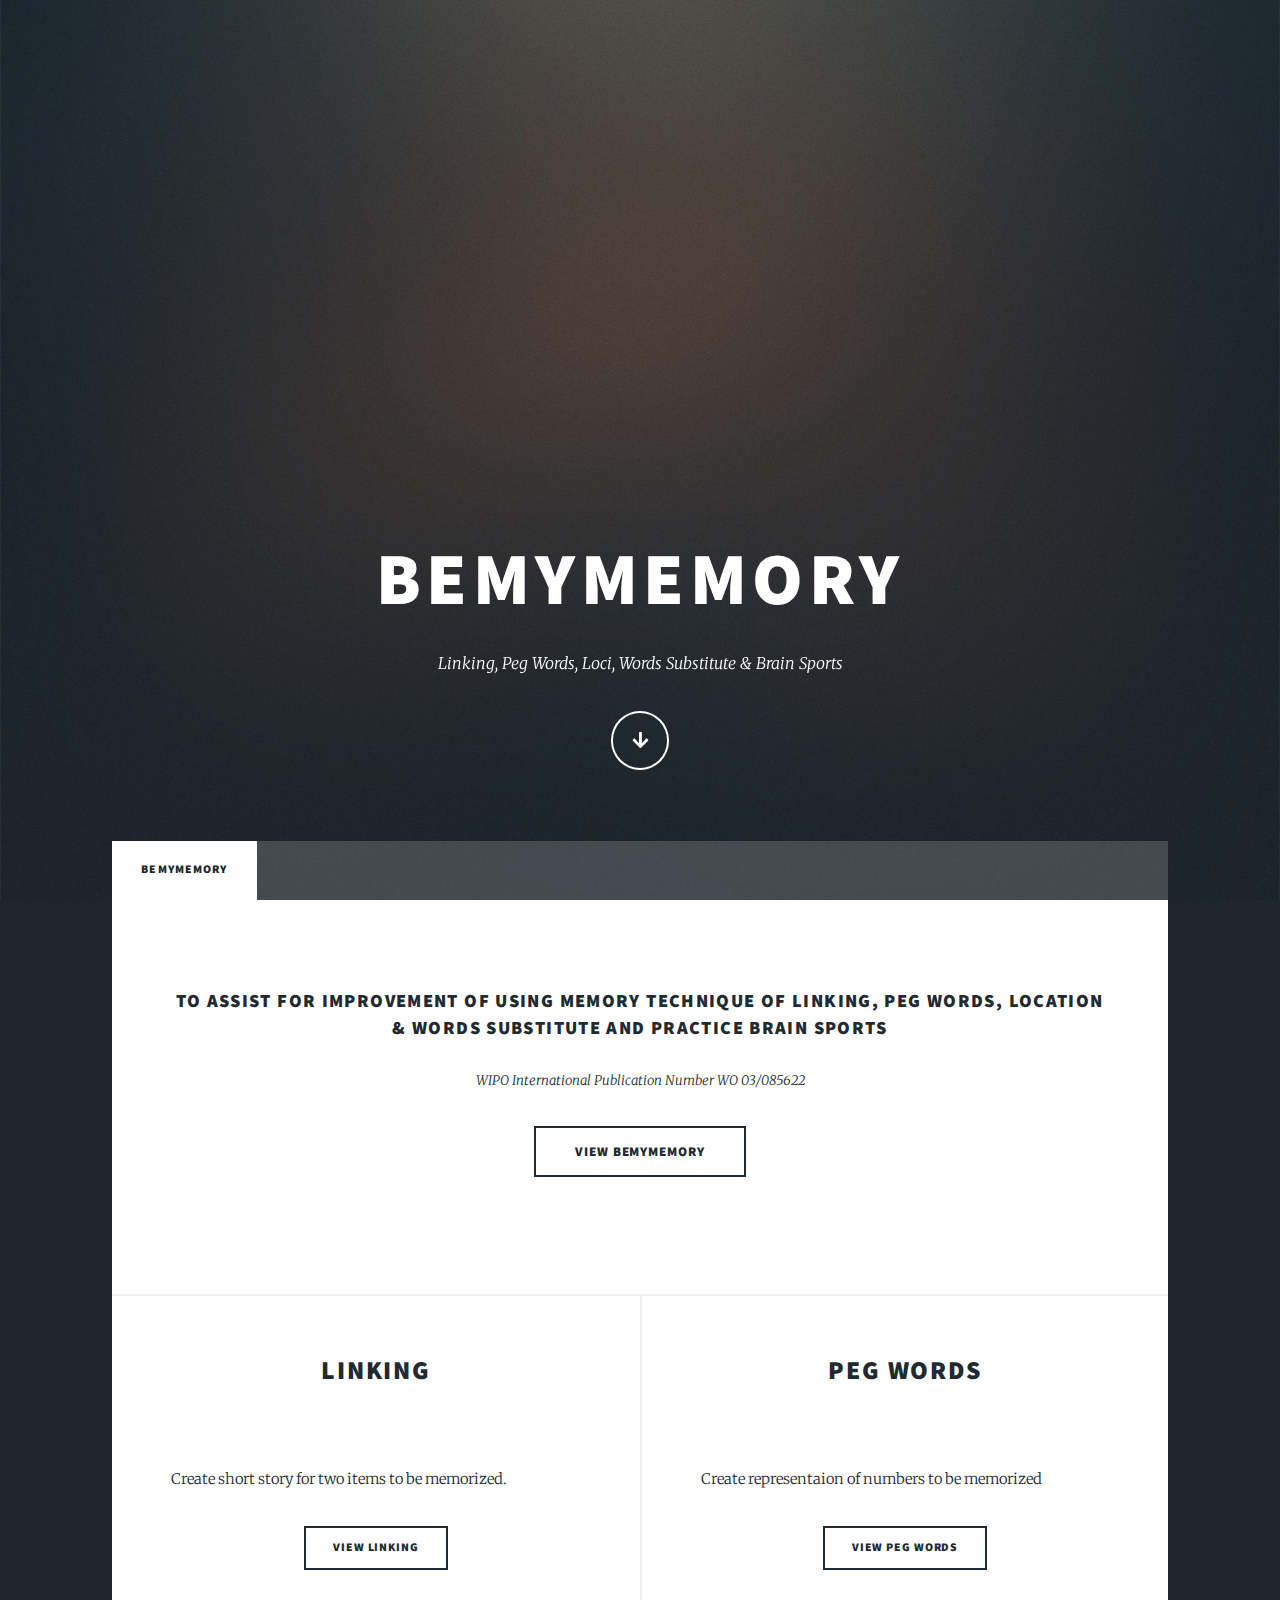
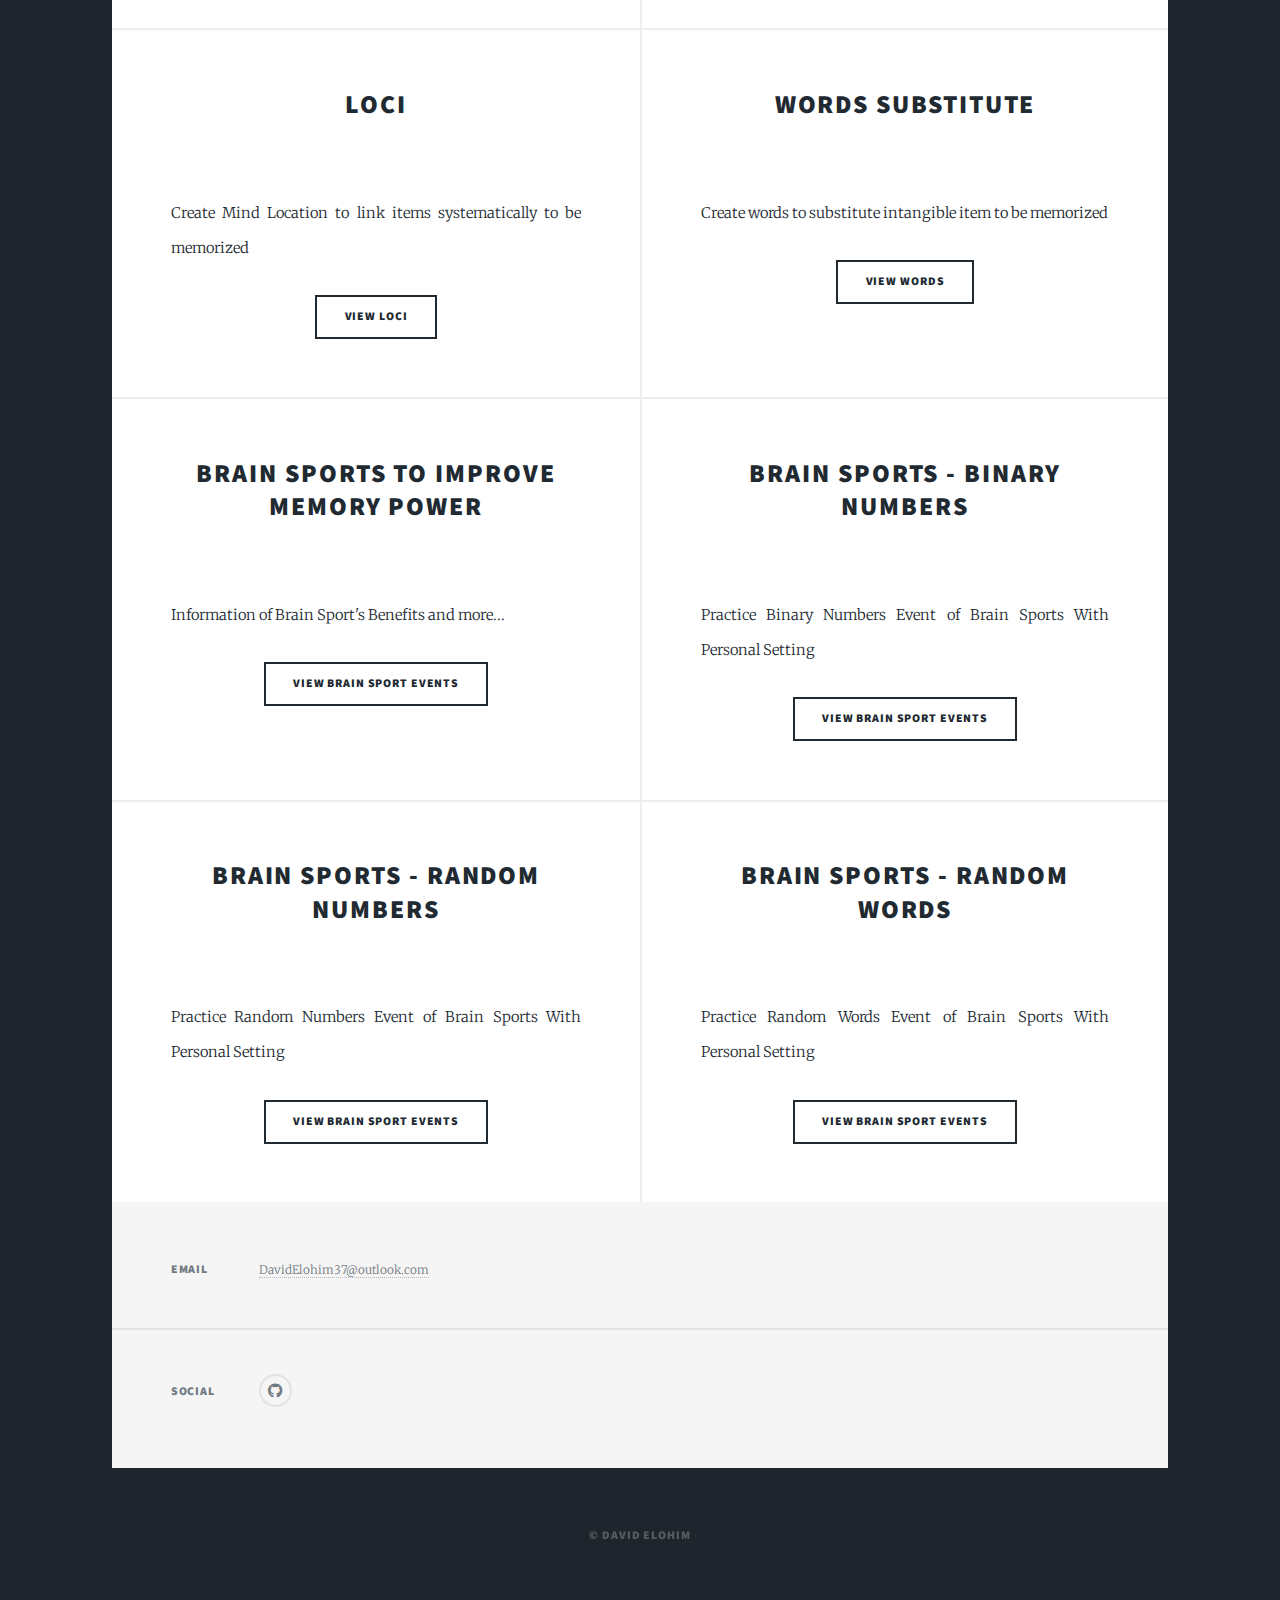
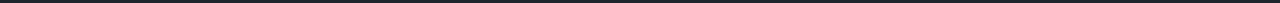
==== index.html @ 8eb029f1 "Update index.html" ====
<!DOCTYPE HTML>
<!--
	Massively by HTML5 UP
	html5up.net | @ajlkn
	Free for personal and commercial use under the CCA 3.0 license (html5up.net/license)
-->
<html>
	<head>
		<title>BeMyMemory</title>
		<meta charset="utf-8" />
		<meta name="viewport" content="width=device-width, initial-scale=1, user-scalable=no" />
		<link rel="stylesheet" href="assets/css/main.css" />
		<noscript><link rel="stylesheet" href="assets/css/noscript.css" /></noscript>
	</head>
	<body class="is-preload">

		<!-- Wrapper -->
			<div id="wrapper" class="fade-in">

				<!-- Intro -->
					<div id="intro">
						<h1>BeMyMemory</h1>
						<p style="font-size:16px;">Linking, Peg Words, Loci, Words Substitute & Brain Sports</p>
						<ul class="actions">
							<li><a href="#header" class="button icon solid solo fa-arrow-down scrolly">Continue</a></li>
						</ul>
					</div>

				<!-- Header -->
					<header id="header">
						<a href="index.html" class="logo">BeMyMemory</a>
					</header>

				<!-- Nav -->
					<nav id="nav">
						<ul class="links">
							<li class="active"><a href="index.html">BeMyMemory</a></li>
						</ul>
						<ul class="icons">
						<!--	<li><a href="" class="icon brands alt fa-linkedin"><span class="label">LinkedIn</span></a></li>    --> 
						</ul>
					</nav>

				<!-- Main -->
					<div id="main">

						<!-- Featured Post -->
							<article class="post featured">
								<header class="major">
									<h3><a href="">To assist for improvement of using Memory Technique of Linking, Peg Words, Location & Words Substitute and practice Brain Sports</a></h3>
									    <p>WIPO International Publication Number WO 03/085622<p>
								<ul class="actions special">
									<li><a href="" class="button large">View BeMyMemory</a></li>
								</ul>
							</article>

						<!-- Posts -->
							<section class="posts">
								<article>
									<header>
										<h2><a href="">Linking</a></h2>
									</header>
									<a href="" class="image fit"><img src="" alt="" /></a>
									<p>Create short story for two items to be memorized.</p>
									<ul class="actions special">
										<li><a href="" class="button">View Linking</a></li>
									</ul>
								</article>
								<article>
									<header>
										<h2><a href="">Peg Words</a></h2>
									</header>
									<a href="" class="image fit"><img src="g" alt="" /></a>
									<p>Create representaion of numbers to be memorized</p>
									<ul class="actions special">
										<li><a href="" class="button">View Peg Words</a></li>
									</ul>
								</article>
								<article>
									<header>
										<h2><a href="">Loci</a></h2>
									</header>
									<a href="" class="image fit"><img src="" alt="" /></a>
									<p>Create Mind Location to link items systematically to be memorized</p>
									<ul class="actions special">
										<li><a href="" class="button">View Loci</a></li>
									</ul>
								</article>
								<article>
									<header>
										<h2><a href="">Words Substitute</a></h2>
									</header>
									<a href="" class="image fit"><img src="" alt="" /></a>
									<p>Create words to substitute intangible item to be memorized</p>
									<ul class="actions special">
										<li><a href="" class="button">View Words</a></li>
									</ul>
								</article>
								<article>
									<header>
										<h2><a href=""></a>Brain Sports To Improve Memory Power</h2>
									</header>
									<a href="" class="image fit"><img src="" alt="" /></a>
									<p>Information of Brain Sport's Benefits and more...</p>
									<ul class="actions special">
										<li><a href="" class="button">View Brain Sport Events</a></li>
									</ul>
								</article>
								<article>
									<header>
										<h2><a href=""></a>Brain Sports - Binary Numbers</h2>
									</header>
									<a href="" class="image fit"><img src="" alt="" /></a>
									<p>Practice Binary Numbers Event of Brain Sports With Personal Setting</p>
									<ul class="actions special">
										<li><a href="" class="button">View Brain Sport Events</a></li>
									</ul>
								</article>
								<article>
									<header>
										<h2><a href=""></a>Brain Sports - Random Numbers</h2>
									</header>
									<a href="" class="image fit"><img src="" alt="" /></a>
									<p>Practice Random Numbers Event of Brain Sports With Personal Setting</p>
									<ul class="actions special">
										<li><a href="" class="button">View Brain Sport Events</a></li>
									</ul>
								</article>
								<article>
									<header>
										<h2><a href=""></a>Brain Sports - Random Words</h2>
									</header>
									<a href="" class="image fit"><img src="" alt="" /></a>
									<p>Practice Random Words Event of Brain Sports With Personal Setting</p>
									<ul class="actions special">
										<li><a href="" class="button">View Brain Sport Events</a></li>
									</ul>
								</article>
								
							</section>


					</div>

				<!-- Footer -->
					<footer id="footer">
						<section class="split contact">
							<section class="alt">
								<h3>Email</h3>
								<p><a href="#">DavidElohim37@outlook.com</a></p>
							</section>

							<section>
								<h3>Social</h3>
								<ul class="icons alt">
								<!-- 	<li><a href="" class="icon brands alt fa-linkedin"><span class="label">LinkedIn</span></a></li>    -->
									<li><a href="https://github.com/DavidElohim333/portfolio-project" class="icon brands alt fa-github"><span class="label">GitHub</span></a></li>
								</ul>
							</section>
						</section>
					</footer>

				<!-- Copyright -->
					<div id="copyright">
						<ul><li>&copy; David Elohim</li></ul>
					</div>

			</div>

		<!-- Scripts -->
			<script src="assets/js/jquery.min.js"></script>
			<script src="assets/js/jquery.scrollex.min.js"></script>
			<script src="assets/js/jquery.scrolly.min.js"></script>
			<script src="assets/js/browser.min.js"></script>
			<script src="assets/js/breakpoints.min.js"></script>
			<script src="assets/js/util.js"></script>
			<script src="assets/js/main.js"></script>

	</body>
</html>
---- assets/css/main.css ----
@import url(fontawesome-all.min.css);
@import url("https://fonts.googleapis.com/css?family=Merriweather:300,700,300italic,700italic|Source+Sans+Pro:900");

/*
	Massively by HTML5 UP
	html5up.net | @ajlkn
	Free for personal and commercial use under the CCA 3.0 license (html5up.net/license)
*/

html, body, div, span, applet, object,
iframe, h1, h2, h3, h4, h5, h6, p, blockquote,
pre, a, abbr, acronym, address, big, cite,
code, del, dfn, em, img, ins, kbd, q, s, samp,
small, strike, strong, sub, sup, tt, var, b,
u, i, center, dl, dt, dd, ol, ul, li, fieldset,
form, label, legend, table, caption, tbody,
tfoot, thead, tr, th, td, article, aside,
canvas, details, embed, figure, figcaption,
footer, header, hgroup, menu, nav, output, ruby,
section, summary, time, mark, audio, video {
	margin: 0;
	padding: 0;
	border: 0;
	font-size: 100%;
	font: inherit;
	vertical-align: baseline;}

article, aside, details, figcaption, figure,
footer, header, hgroup, menu, nav, section {
	display: block;}

body {
	line-height: 1;
}

ol, ul {
	list-style: none;
}

blockquote, q {
	quotes: none;
}

	blockquote:before, blockquote:after, q:before, q:after {
		content: '';
		content: none;
	}

table {
	border-collapse: collapse;
	border-spacing: 0;
}

body {
	-webkit-text-size-adjust: none;
}

mark {
	background-color: transparent;
	color: inherit;
}

input::-moz-focus-inner {
	border: 0;
	padding: 0;
}

input, select, textarea {
	-moz-appearance: none;
	-webkit-appearance: none;
	-ms-appearance: none;
	appearance: none;
}

/* Basic */

	@-ms-viewport {
		width: device-width;
	}

	body {
		-ms-overflow-style: scrollbar;
	}

	@media screen and (max-width: 480px) {

		html, body {
			min-width: 320px;
		}

	}

	html {
		box-sizing: border-box;
	}

	*, *:before, *:after {
		box-sizing: inherit;
	}

	body {
		background-color: #1e252d;
	}

		body.is-preload *, body.is-preload *:before, body.is-preload *:after {
			-moz-animation: none !important;
			-webkit-animation: none !important;
			-ms-animation: none !important;
			animation: none !important;
			-moz-transition: none !important;
			-webkit-transition: none !important;
			-ms-transition: none !important;
			transition: none !important;
		}

/* Type */

	html {
		font-size: 16pt;
	}

		@media screen and (max-width: 1680px) {

			html {
				font-size: 12pt;
			}

		}

		@media screen and (max-width: 1280px) {

			html {
				font-size: 11pt;
			}

		}

		@media screen and (max-width: 360px) {

			html {
				font-size: 10pt;
			}

		}

	body {
		color: #212931;
	}

	body, input, select, textarea {
		font-family: "Merriweather", Georgia, serif;
		font-weight: 300;
		font-size: 1rem;
		line-height: 2.375;
	}

	a {
		-moz-transition: color 0.2s ease-in-out, background-color 0.2s ease-in-out, border-color 0.2s ease-in-out, box-shadow 0.2s ease-in-out;
		-webkit-transition: color 0.2s ease-in-out, background-color 0.2s ease-in-out, border-color 0.2s ease-in-out, box-shadow 0.2s ease-in-out;
		-ms-transition: color 0.2s ease-in-out, background-color 0.2s ease-in-out, border-color 0.2s ease-in-out, box-shadow 0.2s ease-in-out;
		transition: color 0.2s ease-in-out, background-color 0.2s ease-in-out, border-color 0.2s ease-in-out, box-shadow 0.2s ease-in-out;
		border-bottom: dotted 1px;
		text-decoration: none;
	}

		a:hover {
			border-bottom-color: transparent;
		}

	strong, b {
		font-weight: 600;
	}

	em, i {
		font-style: italic;
	}

	p {
		text-align: justify;
		margin: 0 0 2rem 0;
	}

	h1, h2, h3, h4, h5, h6 {
		font-family: "Source Sans Pro", Helvetica, sans-serif;
		font-weight: 900;
		line-height: 1.5;
		letter-spacing: 0.075em;
		text-transform: uppercase;
		margin: 0 0 1rem 0;
	}

		h1 a, h2 a, h3 a, h4 a, h5 a, h6 a {
			border-bottom: 0;
			color: inherit;
			text-decoration: none;
		}

	h1 {
		font-size: 4rem;
		line-height: 1.1;
		margin: 0 0 2rem 0;
	}

	h2 {
		font-size: 1.75rem;
		line-height: 1.3;
		margin: 0 0 1.5rem 0;
	}

	h3 {
		font-size: 1.25rem;
		margin: 0 0 1.5rem 0;
	}

	h4 {
		font-size: 1rem;
	}

	h5 {
		font-size: 0.9rem;
	}

	h6 {
		font-size: 0.8rem;
	}

	sub {
		font-size: 0.8rem;
		position: relative;
		top: 0.5rem;
	}

	sup {
		font-size: 0.8rem;
		position: relative;
		top: -0.5rem;
	}

	blockquote {
		border-left: solid 4px;
		font-style: italic;
		margin: 0 0 2rem 0;
		padding: 0.5rem 0 0.5rem 2rem;
	}

	code {
		border: solid 2px;
		font-family: "Courier New", monospace;
		font-size: 0.9rem;
		margin: 0 0.25rem;
		padding: 0.25rem 0.65rem;
	}

	pre {
		-webkit-overflow-scrolling: touch;
		font-family: "Courier New", monospace;
		font-size: 0.9rem;
		margin: 0 0 2rem 0;
	}

		pre code {
			display: block;
			line-height: 1.75;
			padding: 1rem 1.5rem;
			overflow-x: auto;
		}

	hr {
		border: 0;
		border-bottom: solid 2px;
		margin: 3rem 0;
	}

		hr.major {
			margin: 5rem 0;
		}

	.align-left {
		text-align: left;
	}

	.align-center {
		text-align: center;
	}

	.align-right {
		text-align: right;
	}

	input, select, textarea {
		color: #212931;
	}

	a {
		color: #212931;
		border-bottom-color: rgba(33, 41, 49, 0.5);
	}

		a:hover {
			border-bottom-color: transparent;
			color: #18bfef !important;
		}

	strong, b {
		color: #212931;
	}

	h1, h2, h3, h4, h5, h6 {
		color: #212931;
	}

	blockquote {
		border-left-color: #eeeeee;
	}

	code {
		background: rgba(220, 220, 220, 0.25);
		border-color: #eeeeee;
	}

	hr {
		border-bottom-color: #eeeeee;
	}

/* Row */

	.row {
		display: flex;
		flex-wrap: wrap;
		box-sizing: border-box;
		align-items: stretch;
	}

		.row > * {
			box-sizing: border-box;
		}

		.row.gtr-uniform > * > :last-child {
			margin-bottom: 0;
		}

		.row.aln-left {
			justify-content: flex-start;
		}

		.row.aln-center {
			justify-content: center;
		}

		.row.aln-right {
			justify-content: flex-end;
		}

		.row.aln-top {
			align-items: flex-start;
		}

		.row.aln-middle {
			align-items: center;
		}

		.row.aln-bottom {
			align-items: flex-end;
		}

		.row > .imp {
			order: -1;
		}

		.row > .col-1 {
			width: 8.33333%;
		}

		.row > .off-1 {
			margin-left: 8.33333%;
		}

		.row > .col-2 {
			width: 16.66667%;
		}

		.row > .off-2 {
			margin-left: 16.66667%;
		}

		.row > .col-3 {
			width: 25%;
		}

		.row > .off-3 {
			margin-left: 25%;
		}

		.row > .col-4 {
			width: 33.33333%;
		}

		.row > .off-4 {
			margin-left: 33.33333%;
		}

		.row > .col-5 {
			width: 41.66667%;
		}

		.row > .off-5 {
			margin-left: 41.66667%;
		}

		.row > .col-6 {
			width: 50%;
		}

		.row > .off-6 {
			margin-left: 50%;
		}

		.row > .col-7 {
			width: 58.33333%;
		}

		.row > .off-7 {
			margin-left: 58.33333%;
		}

		.row > .col-8 {
			width: 66.66667%;
		}

		.row > .off-8 {
			margin-left: 66.66667%;
		}

		.row > .col-9 {
			width: 75%;
		}

		.row > .off-9 {
			margin-left: 75%;
		}

		.row > .col-10 {
			width: 83.33333%;
		}

		.row > .off-10 {
			margin-left: 83.33333%;
		}

		.row > .col-11 {
			width: 91.66667%;
		}

		.row > .off-11 {
			margin-left: 91.66667%;
		}

		.row > .col-12 {
			width: 100%;
		}

		.row > .off-12 {
			margin-left: 100%;
		}

		.row.gtr-0 {
			margin-top: 0;
			margin-left: 0rem;
		}

			.row.gtr-0 > * {
				padding: 0 0 0 0rem;
			}

			.row.gtr-0.gtr-uniform {
				margin-top: 0rem;
			}

				.row.gtr-0.gtr-uniform > * {
					padding-top: 0rem;
				}

		.row.gtr-25 {
			margin-top: 0;
			margin-left: -0.375rem;
		}

			.row.gtr-25 > * {
				padding: 0 0 0 0.375rem;
			}

			.row.gtr-25.gtr-uniform {
				margin-top: -0.375rem;
			}

				.row.gtr-25.gtr-uniform > * {
					padding-top: 0.375rem;
				}

		.row.gtr-50 {
			margin-top: 0;
			margin-left: -0.75rem;
		}

			.row.gtr-50 > * {
				padding: 0 0 0 0.75rem;
			}

			.row.gtr-50.gtr-uniform {
				margin-top: -0.75rem;
			}

				.row.gtr-50.gtr-uniform > * {
					padding-top: 0.75rem;
				}

		.row {
			margin-top: 0;
			margin-left: -1.5rem;
		}

			.row > * {
				padding: 0 0 0 1.5rem;
			}

			.row.gtr-uniform {
				margin-top: -1.5rem;
			}

				.row.gtr-uniform > * {
					padding-top: 1.5rem;
				}

		.row.gtr-150 {
			margin-top: 0;
			margin-left: -2.25rem;
		}

			.row.gtr-150 > * {
				padding: 0 0 0 2.25rem;
			}

			.row.gtr-150.gtr-uniform {
				margin-top: -2.25rem;
			}

				.row.gtr-150.gtr-uniform > * {
					padding-top: 2.25rem;
				}

		.row.gtr-200 {
			margin-top: 0;
			margin-left: -3rem;
		}

			.row.gtr-200 > * {
				padding: 0 0 0 3rem;
			}

			.row.gtr-200.gtr-uniform {
				margin-top: -3rem;
			}

				.row.gtr-200.gtr-uniform > * {
					padding-top: 3rem;
				}

		@media screen and (max-width: 1680px) {

			.row {
				display: flex;
				flex-wrap: wrap;
				box-sizing: border-box;
				align-items: stretch;
			}

				.row > * {
					box-sizing: border-box;
				}

				.row.gtr-uniform > * > :last-child {
					margin-bottom: 0;
				}

				.row.aln-left {
					justify-content: flex-start;
				}

				.row.aln-center {
					justify-content: center;
				}

				.row.aln-right {
					justify-content: flex-end;
				}

				.row.aln-top {
					align-items: flex-start;
				}

				.row.aln-middle {
					align-items: center;
				}

				.row.aln-bottom {
					align-items: flex-end;
				}

				.row > .imp-xlarge {
					order: -1;
				}

				.row > .col-1-xlarge {
					width: 8.33333%;
				}

				.row > .off-1-xlarge {
					margin-left: 8.33333%;
				}

				.row > .col-2-xlarge {
					width: 16.66667%;
				}

				.row > .off-2-xlarge {
					margin-left: 16.66667%;
				}

				.row > .col-3-xlarge {
					width: 25%;
				}

				.row > .off-3-xlarge {
					margin-left: 25%;
				}

				.row > .col-4-xlarge {
					width: 33.33333%;
				}

				.row > .off-4-xlarge {
					margin-left: 33.33333%;
				}

				.row > .col-5-xlarge {
					width: 41.66667%;
				}

				.row > .off-5-xlarge {
					margin-left: 41.66667%;
				}

				.row > .col-6-xlarge {
					width: 50%;
				}

				.row > .off-6-xlarge {
					margin-left: 50%;
				}

				.row > .col-7-xlarge {
					width: 58.33333%;
				}

				.row > .off-7-xlarge {
					margin-left: 58.33333%;
				}

				.row > .col-8-xlarge {
					width: 66.66667%;
				}

				.row > .off-8-xlarge {
					margin-left: 66.66667%;
				}

				.row > .col-9-xlarge {
					width: 75%;
				}

				.row > .off-9-xlarge {
					margin-left: 75%;
				}

				.row > .col-10-xlarge {
					width: 83.33333%;
				}

				.row > .off-10-xlarge {
					margin-left: 83.33333%;
				}

				.row > .col-11-xlarge {
					width: 91.66667%;
				}

				.row > .off-11-xlarge {
					margin-left: 91.66667%;
				}

				.row > .col-12-xlarge {
					width: 100%;
				}

				.row > .off-12-xlarge {
					margin-left: 100%;
				}

				.row.gtr-0 {
					margin-top: 0;
					margin-left: 0rem;
				}

					.row.gtr-0 > * {
						padding: 0 0 0 0rem;
					}

					.row.gtr-0.gtr-uniform {
						margin-top: 0rem;
					}

						.row.gtr-0.gtr-uniform > * {
							padding-top: 0rem;
						}

				.row.gtr-25 {
					margin-top: 0;
					margin-left: -0.375rem;
				}

					.row.gtr-25 > * {
						padding: 0 0 0 0.375rem;
					}

					.row.gtr-25.gtr-uniform {
						margin-top: -0.375rem;
					}

						.row.gtr-25.gtr-uniform > * {
							padding-top: 0.375rem;
						}

				.row.gtr-50 {
					margin-top: 0;
					margin-left: -0.75rem;
				}

					.row.gtr-50 > * {
						padding: 0 0 0 0.75rem;
					}

					.row.gtr-50.gtr-uniform {
						margin-top: -0.75rem;
					}

						.row.gtr-50.gtr-uniform > * {
							padding-top: 0.75rem;
						}

				.row {
					margin-top: 0;
					margin-left: -1.5rem;
				}

					.row > * {
						padding: 0 0 0 1.5rem;
					}

					.row.gtr-uniform {
						margin-top: -1.5rem;
					}

						.row.gtr-uniform > * {
							padding-top: 1.5rem;
						}

				.row.gtr-150 {
					margin-top: 0;
					margin-left: -2.25rem;
				}

					.row.gtr-150 > * {
						padding: 0 0 0 2.25rem;
					}

					.row.gtr-150.gtr-uniform {
						margin-top: -2.25rem;
					}

						.row.gtr-150.gtr-uniform > * {
							padding-top: 2.25rem;
						}

				.row.gtr-200 {
					margin-top: 0;
					margin-left: -3rem;
				}

					.row.gtr-200 > * {
						padding: 0 0 0 3rem;
					}

					.row.gtr-200.gtr-uniform {
						margin-top: -3rem;
					}

						.row.gtr-200.gtr-uniform > * {
							padding-top: 3rem;
						}

		}

		@media screen and (max-width: 1280px) {

			.row {
				display: flex;
				flex-wrap: wrap;
				box-sizing: border-box;
				align-items: stretch;
			}

				.row > * {
					box-sizing: border-box;
				}

				.row.gtr-uniform > * > :last-child {
					margin-bottom: 0;
				}

				.row.aln-left {
					justify-content: flex-start;
				}

				.row.aln-center {
					justify-content: center;
				}

				.row.aln-right {
					justify-content: flex-end;
				}

				.row.aln-top {
					align-items: flex-start;
				}

				.row.aln-middle {
					align-items: center;
				}

				.row.aln-bottom {
					align-items: flex-end;
				}

				.row > .imp-large {
					order: -1;
				}

				.row > .col-1-large {
					width: 8.33333%;
				}

				.row > .off-1-large {
					margin-left: 8.33333%;
				}

				.row > .col-2-large {
					width: 16.66667%;
				}

				.row > .off-2-large {
					margin-left: 16.66667%;
				}

				.row > .col-3-large {
					width: 25%;
				}

				.row > .off-3-large {
					margin-left: 25%;
				}

				.row > .col-4-large {
					width: 33.33333%;
				}

				.row > .off-4-large {
					margin-left: 33.33333%;
				}

				.row > .col-5-large {
					width: 41.66667%;
				}

				.row > .off-5-large {
					margin-left: 41.66667%;
				}

				.row > .col-6-large {
					width: 50%;
				}

				.row > .off-6-large {
					margin-left: 50%;
				}

				.row > .col-7-large {
					width: 58.33333%;
				}

				.row > .off-7-large {
					margin-left: 58.33333%;
				}

				.row > .col-8-large {
					width: 66.66667%;
				}

				.row > .off-8-large {
					margin-left: 66.66667%;
				}

				.row > .col-9-large {
					width: 75%;
				}

				.row > .off-9-large {
					margin-left: 75%;
				}

				.row > .col-10-large {
					width: 83.33333%;
				}

				.row > .off-10-large {
					margin-left: 83.33333%;
				}

				.row > .col-11-large {
					width: 91.66667%;
				}

				.row > .off-11-large {
					margin-left: 91.66667%;
				}

				.row > .col-12-large {
					width: 100%;
				}

				.row > .off-12-large {
					margin-left: 100%;
				}

				.row.gtr-0 {
					margin-top: 0;
					margin-left: 0rem;
				}

					.row.gtr-0 > * {
						padding: 0 0 0 0rem;
					}

					.row.gtr-0.gtr-uniform {
						margin-top: 0rem;
					}

						.row.gtr-0.gtr-uniform > * {
							padding-top: 0rem;
						}

				.row.gtr-25 {
					margin-top: 0;
					margin-left: -0.375rem;
				}

					.row.gtr-25 > * {
						padding: 0 0 0 0.375rem;
					}

					.row.gtr-25.gtr-uniform {
						margin-top: -0.375rem;
					}

						.row.gtr-25.gtr-uniform > * {
							padding-top: 0.375rem;
						}

				.row.gtr-50 {
					margin-top: 0;
					margin-left: -0.75rem;
				}

					.row.gtr-50 > * {
						padding: 0 0 0 0.75rem;
					}

					.row.gtr-50.gtr-uniform {
						margin-top: -0.75rem;
					}

						.row.gtr-50.gtr-uniform > * {
							padding-top: 0.75rem;
						}

				.row {
					margin-top: 0;
					margin-left: -1.5rem;
				}

					.row > * {
						padding: 0 0 0 1.5rem;
					}

					.row.gtr-uniform {
						margin-top: -1.5rem;
					}

						.row.gtr-uniform > * {
							padding-top: 1.5rem;
						}

				.row.gtr-150 {
					margin-top: 0;
					margin-left: -2.25rem;
				}

					.row.gtr-150 > * {
						padding: 0 0 0 2.25rem;
					}

					.row.gtr-150.gtr-uniform {
						margin-top: -2.25rem;
					}

						.row.gtr-150.gtr-uniform > * {
							padding-top: 2.25rem;
						}

				.row.gtr-200 {
					margin-top: 0;
					margin-left: -3rem;
				}

					.row.gtr-200 > * {
						padding: 0 0 0 3rem;
					}

					.row.gtr-200.gtr-uniform {
						margin-top: -3rem;
					}

						.row.gtr-200.gtr-uniform > * {
							padding-top: 3rem;
						}

		}

		@media screen and (max-width: 980px) {

			.row {
				display: flex;
				flex-wrap: wrap;
				box-sizing: border-box;
				align-items: stretch;
			}

				.row > * {
					box-sizing: border-box;
				}

				.row.gtr-uniform > * > :last-child {
					margin-bottom: 0;
				}

				.row.aln-left {
					justify-content: flex-start;
				}

				.row.aln-center {
					justify-content: center;
				}

				.row.aln-right {
					justify-content: flex-end;
				}

				.row.aln-top {
					align-items: flex-start;
				}

				.row.aln-middle {
					align-items: center;
				}

				.row.aln-bottom {
					align-items: flex-end;
				}

				.row > .imp-medium {
					order: -1;
				}

				.row > .col-1-medium {
					width: 8.33333%;
				}

				.row > .off-1-medium {
					margin-left: 8.33333%;
				}

				.row > .col-2-medium {
					width: 16.66667%;
				}

				.row > .off-2-medium {
					margin-left: 16.66667%;
				}

				.row > .col-3-medium {
					width: 25%;
				}

				.row > .off-3-medium {
					margin-left: 25%;
				}

				.row > .col-4-medium {
					width: 33.33333%;
				}

				.row > .off-4-medium {
					margin-left: 33.33333%;
				}

				.row > .col-5-medium {
					width: 41.66667%;
				}

				.row > .off-5-medium {
					margin-left: 41.66667%;
				}

				.row > .col-6-medium {
					width: 50%;
				}

				.row > .off-6-medium {
					margin-left: 50%;
				}

				.row > .col-7-medium {
					width: 58.33333%;
				}

				.row > .off-7-medium {
					margin-left: 58.33333%;
				}

				.row > .col-8-medium {
					width: 66.66667%;
				}

				.row > .off-8-medium {
					margin-left: 66.66667%;
				}

				.row > .col-9-medium {
					width: 75%;
				}

				.row > .off-9-medium {
					margin-left: 75%;
				}

				.row > .col-10-medium {
					width: 83.33333%;
				}

				.row > .off-10-medium {
					margin-left: 83.33333%;
				}

				.row > .col-11-medium {
					width: 91.66667%;
				}

				.row > .off-11-medium {
					margin-left: 91.66667%;
				}

				.row > .col-12-medium {
					width: 100%;
				}

				.row > .off-12-medium {
					margin-left: 100%;
				}

				.row.gtr-0 {
					margin-top: 0;
					margin-left: 0rem;
				}

					.row.gtr-0 > * {
						padding: 0 0 0 0rem;
					}

					.row.gtr-0.gtr-uniform {
						margin-top: 0rem;
					}

						.row.gtr-0.gtr-uniform > * {
							padding-top: 0rem;
						}

				.row.gtr-25 {
					margin-top: 0;
					margin-left: -0.375rem;
				}

					.row.gtr-25 > * {
						padding: 0 0 0 0.375rem;
					}

					.row.gtr-25.gtr-uniform {
						margin-top: -0.375rem;
					}

						.row.gtr-25.gtr-uniform > * {
							padding-top: 0.375rem;
						}

				.row.gtr-50 {
					margin-top: 0;
					margin-left: -0.75rem;
				}

					.row.gtr-50 > * {
						padding: 0 0 0 0.75rem;
					}

					.row.gtr-50.gtr-uniform {
						margin-top: -0.75rem;
					}

						.row.gtr-50.gtr-uniform > * {
							padding-top: 0.75rem;
						}

				.row {
					margin-top: 0;
					margin-left: -1.5rem;
				}

					.row > * {
						padding: 0 0 0 1.5rem;
					}

					.row.gtr-uniform {
						margin-top: -1.5rem;
					}

						.row.gtr-uniform > * {
							padding-top: 1.5rem;
						}

				.row.gtr-150 {
					margin-top: 0;
					margin-left: -2.25rem;
				}

					.row.gtr-150 > * {
						padding: 0 0 0 2.25rem;
					}

					.row.gtr-150.gtr-uniform {
						margin-top: -2.25rem;
					}

						.row.gtr-150.gtr-uniform > * {
							padding-top: 2.25rem;
						}

				.row.gtr-200 {
					margin-top: 0;
					margin-left: -3rem;
				}

					.row.gtr-200 > * {
						padding: 0 0 0 3rem;
					}

					.row.gtr-200.gtr-uniform {
						margin-top: -3rem;
					}

						.row.gtr-200.gtr-uniform > * {
							padding-top: 3rem;
						}

		}

		@media screen and (max-width: 736px) {

			.row {
				display: flex;
				flex-wrap: wrap;
				box-sizing: border-box;
				align-items: stretch;
			}

				.row > * {
					box-sizing: border-box;
				}

				.row.gtr-uniform > * > :last-child {
					margin-bottom: 0;
				}

				.row.aln-left {
					justify-content: flex-start;
				}

				.row.aln-center {
					justify-content: center;
				}

				.row.aln-right {
					justify-content: flex-end;
				}

				.row.aln-top {
					align-items: flex-start;
				}

				.row.aln-middle {
					align-items: center;
				}

				.row.aln-bottom {
					align-items: flex-end;
				}

				.row > .imp-small {
					order: -1;
				}

				.row > .col-1-small {
					width: 8.33333%;
				}

				.row > .off-1-small {
					margin-left: 8.33333%;
				}

				.row > .col-2-small {
					width: 16.66667%;
				}

				.row > .off-2-small {
					margin-left: 16.66667%;
				}

				.row > .col-3-small {
					width: 25%;
				}

				.row > .off-3-small {
					margin-left: 25%;
				}

				.row > .col-4-small {
					width: 33.33333%;
				}

				.row > .off-4-small {
					margin-left: 33.33333%;
				}

				.row > .col-5-small {
					width: 41.66667%;
				}

				.row > .off-5-small {
					margin-left: 41.66667%;
				}

				.row > .col-6-small {
					width: 50%;
				}

				.row > .off-6-small {
					margin-left: 50%;
				}

				.row > .col-7-small {
					width: 58.33333%;
				}

				.row > .off-7-small {
					margin-left: 58.33333%;
				}

				.row > .col-8-small {
					width: 66.66667%;
				}

				.row > .off-8-small {
					margin-left: 66.66667%;
				}

				.row > .col-9-small {
					width: 75%;
				}

				.row > .off-9-small {
					margin-left: 75%;
				}

				.row > .col-10-small {
					width: 83.33333%;
				}

				.row > .off-10-small {
					margin-left: 83.33333%;
				}

				.row > .col-11-small {
					width: 91.66667%;
				}

				.row > .off-11-small {
					margin-left: 91.66667%;
				}

				.row > .col-12-small {
					width: 100%;
				}

				.row > .off-12-small {
					margin-left: 100%;
				}

				.row.gtr-0 {
					margin-top: 0;
					margin-left: 0rem;
				}

					.row.gtr-0 > * {
						padding: 0 0 0 0rem;
					}

					.row.gtr-0.gtr-uniform {
						margin-top: 0rem;
					}

						.row.gtr-0.gtr-uniform > * {
							padding-top: 0rem;
						}

				.row.gtr-25 {
					margin-top: 0;
					margin-left: -0.375rem;
				}

					.row.gtr-25 > * {
						padding: 0 0 0 0.375rem;
					}

					.row.gtr-25.gtr-uniform {
						margin-top: -0.375rem;
					}

						.row.gtr-25.gtr-uniform > * {
							padding-top: 0.375rem;
						}

				.row.gtr-50 {
					margin-top: 0;
					margin-left: -0.75rem;
				}

					.row.gtr-50 > * {
						padding: 0 0 0 0.75rem;
					}

					.row.gtr-50.gtr-uniform {
						margin-top: -0.75rem;
					}

						.row.gtr-50.gtr-uniform > * {
							padding-top: 0.75rem;
						}

				.row {
					margin-top: 0;
					margin-left: -1.5rem;
				}

					.row > * {
						padding: 0 0 0 1.5rem;
					}

					.row.gtr-uniform {
						margin-top: -1.5rem;
					}

						.row.gtr-uniform > * {
							padding-top: 1.5rem;
						}

				.row.gtr-150 {
					margin-top: 0;
					margin-left: -2.25rem;
				}

					.row.gtr-150 > * {
						padding: 0 0 0 2.25rem;
					}

					.row.gtr-150.gtr-uniform {
						margin-top: -2.25rem;
					}

						.row.gtr-150.gtr-uniform > * {
							padding-top: 2.25rem;
						}

				.row.gtr-200 {
					margin-top: 0;
					margin-left: -3rem;
				}

					.row.gtr-200 > * {
						padding: 0 0 0 3rem;
					}

					.row.gtr-200.gtr-uniform {
						margin-top: -3rem;
					}

						.row.gtr-200.gtr-uniform > * {
							padding-top: 3rem;
						}

		}

		@media screen and (max-width: 480px) {

			.row {
				display: flex;
				flex-wrap: wrap;
				box-sizing: border-box;
				align-items: stretch;
			}

				.row > * {
					box-sizing: border-box;
				}

				.row.gtr-uniform > * > :last-child {
					margin-bottom: 0;
				}

				.row.aln-left {
					justify-content: flex-start;
				}

				.row.aln-center {
					justify-content: center;
				}

				.row.aln-right {
					justify-content: flex-end;
				}

				.row.aln-top {
					align-items: flex-start;
				}

				.row.aln-middle {
					align-items: center;
				}

				.row.aln-bottom {
					align-items: flex-end;
				}

				.row > .imp-xsmall {
					order: -1;
				}

				.row > .col-1-xsmall {
					width: 8.33333%;
				}

				.row > .off-1-xsmall {
					margin-left: 8.33333%;
				}

				.row > .col-2-xsmall {
					width: 16.66667%;
				}

				.row > .off-2-xsmall {
					margin-left: 16.66667%;
				}

				.row > .col-3-xsmall {
					width: 25%;
				}

				.row > .off-3-xsmall {
					margin-left: 25%;
				}

				.row > .col-4-xsmall {
					width: 33.33333%;
				}

				.row > .off-4-xsmall {
					margin-left: 33.33333%;
				}

				.row > .col-5-xsmall {
					width: 41.66667%;
				}

				.row > .off-5-xsmall {
					margin-left: 41.66667%;
				}

				.row > .col-6-xsmall {
					width: 50%;
				}

				.row > .off-6-xsmall {
					margin-left: 50%;
				}

				.row > .col-7-xsmall {
					width: 58.33333%;
				}

				.row > .off-7-xsmall {
					margin-left: 58.33333%;
				}

				.row > .col-8-xsmall {
					width: 66.66667%;
				}

				.row > .off-8-xsmall {
					margin-left: 66.66667%;
				}

				.row > .col-9-xsmall {
					width: 75%;
				}

				.row > .off-9-xsmall {
					margin-left: 75%;
				}

				.row > .col-10-xsmall {
					width: 83.33333%;
				}

				.row > .off-10-xsmall {
					margin-left: 83.33333%;
				}

				.row > .col-11-xsmall {
					width: 91.66667%;
				}

				.row > .off-11-xsmall {
					margin-left: 91.66667%;
				}

				.row > .col-12-xsmall {
					width: 100%;
				}

				.row > .off-12-xsmall {
					margin-left: 100%;
				}

				.row.gtr-0 {
					margin-top: 0;
					margin-left: 0rem;
				}

					.row.gtr-0 > * {
						padding: 0 0 0 0rem;
					}

					.row.gtr-0.gtr-uniform {
						margin-top: 0rem;
					}

						.row.gtr-0.gtr-uniform > * {
							padding-top: 0rem;
						}

				.row.gtr-25 {
					margin-top: 0;
					margin-left: -0.375rem;
				}

					.row.gtr-25 > * {
						padding: 0 0 0 0.375rem;
					}

					.row.gtr-25.gtr-uniform {
						margin-top: -0.375rem;
					}

						.row.gtr-25.gtr-uniform > * {
							padding-top: 0.375rem;
						}

				.row.gtr-50 {
					margin-top: 0;
					margin-left: -0.75rem;
				}

					.row.gtr-50 > * {
						padding: 0 0 0 0.75rem;
					}

					.row.gtr-50.gtr-uniform {
						margin-top: -0.75rem;
					}

						.row.gtr-50.gtr-uniform > * {
							padding-top: 0.75rem;
						}

				.row {
					margin-top: 0;
					margin-left: -1.5rem;
				}

					.row > * {
						padding: 0 0 0 1.5rem;
					}

					.row.gtr-uniform {
						margin-top: -1.5rem;
					}

						.row.gtr-uniform > * {
							padding-top: 1.5rem;
						}

				.row.gtr-150 {
					margin-top: 0;
					margin-left: -2.25rem;
				}

					.row.gtr-150 > * {
						padding: 0 0 0 2.25rem;
					}

					.row.gtr-150.gtr-uniform {
						margin-top: -2.25rem;
					}

						.row.gtr-150.gtr-uniform > * {
							padding-top: 2.25rem;
						}

				.row.gtr-200 {
					margin-top: 0;
					margin-left: -3rem;
				}

					.row.gtr-200 > * {
						padding: 0 0 0 3rem;
					}

					.row.gtr-200.gtr-uniform {
						margin-top: -3rem;
					}

						.row.gtr-200.gtr-uniform > * {
							padding-top: 3rem;
						}

		}

		@media screen and (max-width: 360px) {

			.row {
				display: flex;
				flex-wrap: wrap;
				box-sizing: border-box;
				align-items: stretch;
			}

				.row > * {
					box-sizing: border-box;
				}

				.row.gtr-uniform > * > :last-child {
					margin-bottom: 0;
				}

				.row.aln-left {
					justify-content: flex-start;
				}

				.row.aln-center {
					justify-content: center;
				}

				.row.aln-right {
					justify-content: flex-end;
				}

				.row.aln-top {
					align-items: flex-start;
				}

				.row.aln-middle {
					align-items: center;
				}

				.row.aln-bottom {
					align-items: flex-end;
				}

				.row > .imp-xxsmall {
					order: -1;
				}

				.row > .col-1-xxsmall {
					width: 8.33333%;
				}

				.row > .off-1-xxsmall {
					margin-left: 8.33333%;
				}

				.row > .col-2-xxsmall {
					width: 16.66667%;
				}

				.row > .off-2-xxsmall {
					margin-left: 16.66667%;
				}

				.row > .col-3-xxsmall {
					width: 25%;
				}

				.row > .off-3-xxsmall {
					margin-left: 25%;
				}

				.row > .col-4-xxsmall {
					width: 33.33333%;
				}

				.row > .off-4-xxsmall {
					margin-left: 33.33333%;
				}

				.row > .col-5-xxsmall {
					width: 41.66667%;
				}

				.row > .off-5-xxsmall {
					margin-left: 41.66667%;
				}

				.row > .col-6-xxsmall {
					width: 50%;
				}

				.row > .off-6-xxsmall {
					margin-left: 50%;
				}

				.row > .col-7-xxsmall {
					width: 58.33333%;
				}

				.row > .off-7-xxsmall {
					margin-left: 58.33333%;
				}

				.row > .col-8-xxsmall {
					width: 66.66667%;
				}

				.row > .off-8-xxsmall {
					margin-left: 66.66667%;
				}

				.row > .col-9-xxsmall {
					width: 75%;
				}

				.row > .off-9-xxsmall {
					margin-left: 75%;
				}

				.row > .col-10-xxsmall {
					width: 83.33333%;
				}

				.row > .off-10-xxsmall {
					margin-left: 83.33333%;
				}

				.row > .col-11-xxsmall {
					width: 91.66667%;
				}

				.row > .off-11-xxsmall {
					margin-left: 91.66667%;
				}

				.row > .col-12-xxsmall {
					width: 100%;
				}

				.row > .off-12-xxsmall {
					margin-left: 100%;
				}

				.row.gtr-0 {
					margin-top: 0;
					margin-left: 0rem;
				}

					.row.gtr-0 > * {
						padding: 0 0 0 0rem;
					}

					.row.gtr-0.gtr-uniform {
						margin-top: 0rem;
					}

						.row.gtr-0.gtr-uniform > * {
							padding-top: 0rem;
						}

				.row.gtr-25 {
					margin-top: 0;
					margin-left: -0.375rem;
				}

					.row.gtr-25 > * {
						padding: 0 0 0 0.375rem;
					}

					.row.gtr-25.gtr-uniform {
						margin-top: -0.375rem;
					}

						.row.gtr-25.gtr-uniform > * {
							padding-top: 0.375rem;
						}

				.row.gtr-50 {
					margin-top: 0;
					margin-left: -0.75rem;
				}

					.row.gtr-50 > * {
						padding: 0 0 0 0.75rem;
					}

					.row.gtr-50.gtr-uniform {
						margin-top: -0.75rem;
					}

						.row.gtr-50.gtr-uniform > * {
							padding-top: 0.75rem;
						}

				.row {
					margin-top: 0;
					margin-left: -1.5rem;
				}

					.row > * {
						padding: 0 0 0 1.5rem;
					}

					.row.gtr-uniform {
						margin-top: -1.5rem;
					}

						.row.gtr-uniform > * {
							padding-top: 1.5rem;
						}

				.row.gtr-150 {
					margin-top: 0;
					margin-left: -2.25rem;
				}

					.row.gtr-150 > * {
						padding: 0 0 0 2.25rem;
					}

					.row.gtr-150.gtr-uniform {
						margin-top: -2.25rem;
					}

						.row.gtr-150.gtr-uniform > * {
							padding-top: 2.25rem;
						}

				.row.gtr-200 {
					margin-top: 0;
					margin-left: -3rem;
				}

					.row.gtr-200 > * {
						padding: 0 0 0 3rem;
					}

					.row.gtr-200.gtr-uniform {
						margin-top: -3rem;
					}

						.row.gtr-200.gtr-uniform > * {
							padding-top: 3rem;
						}

		}

/* Box */

	.box {
		border: solid 2px;
		margin-bottom: 2rem;
		padding: 1.5rem;
	}

		.box > :last-child,
		.box > :last-child > :last-child,
		.box > :last-child > :last-child > :last-child {
			margin-bottom: 0;
		}

		.box.alt {
			border: 0;
			border-radius: 0;
			padding: 0;
		}

	.box {
		border-color: #eeeeee;
	}

/* Button */

	input[type="submit"],
	input[type="reset"],
	input[type="button"],
	button,
	.button {
		-moz-appearance: none;
		-webkit-appearance: none;
		-ms-appearance: none;
		appearance: none;
		-moz-transition: background-color 0.2s ease-in-out, box-shadow 0.2s ease-in-out, color 0.2s ease-in-out;
		-webkit-transition: background-color 0.2s ease-in-out, box-shadow 0.2s ease-in-out, color 0.2s ease-in-out;
		-ms-transition: background-color 0.2s ease-in-out, box-shadow 0.2s ease-in-out, color 0.2s ease-in-out;
		transition: background-color 0.2s ease-in-out, box-shadow 0.2s ease-in-out, color 0.2s ease-in-out;
		border: 0;
		border-radius: 0;
		cursor: pointer;
		display: inline-block;
		font-family: "Source Sans Pro", Helvetica, sans-serif;
		font-size: 0.8rem;
		font-weight: 900;
		letter-spacing: 0.075em;
		height: 3rem;
		line-height: 3rem;
		padding: 0 2rem;
		text-align: center;
		text-decoration: none;
		text-transform: uppercase;
		white-space: nowrap;
	}

		input[type="submit"].icon:before,
		input[type="reset"].icon:before,
		input[type="button"].icon:before,
		button.icon:before,
		.button.icon:before {
			margin-right: 0.5rem;
		}

		input[type="submit"].icon.solo,
		input[type="reset"].icon.solo,
		input[type="button"].icon.solo,
		button.icon.solo,
		.button.icon.solo {
			position: relative;
			width: 4rem;
			height: 4rem;
			line-height: 4rem;
			border-radius: 4rem;
			text-indent: 4rem;
			overflow: hidden;
			padding: 0;
			white-space: nowrap;
		}

			input[type="submit"].icon.solo:before,
			input[type="reset"].icon.solo:before,
			input[type="button"].icon.solo:before,
			button.icon.solo:before,
			.button.icon.solo:before {
				position: absolute;
				display: block;
				top: 0;
				left: 0;
				width: inherit;
				height: inherit;
				line-height: inherit;
				font-size: 1.25rem;
				margin-right: 0;
				text-align: center;
				text-indent: 0;
			}

		input[type="submit"].fit,
		input[type="reset"].fit,
		input[type="button"].fit,
		button.fit,
		.button.fit {
			width: 100%;
		}

		input[type="submit"].small,
		input[type="reset"].small,
		input[type="button"].small,
		button.small,
		.button.small {
			font-size: 0.7rem;
			height: 2.5rem;
			line-height: 2.5rem;
			padding: 0 1.5rem;
		}

		input[type="submit"].large,
		input[type="reset"].large,
		input[type="button"].large,
		button.large,
		.button.large {
			font-size: 0.9rem;
			height: 3.5rem;
			line-height: 3.5rem;
			padding: 0 2.75rem;
		}

		@media screen and (max-width: 980px) {

			input[type="submit"],
			input[type="reset"],
			input[type="button"],
			button,
			.button {
				font-size: 0.9rem;
				height: 3.25rem;
				line-height: 3.25rem;
			}

				input[type="submit"].large,
				input[type="reset"].large,
				input[type="button"].large,
				button.large,
				.button.large {
					font-size: 1rem;
					height: 3.75rem;
					line-height: 3.75rem;
				}

		}

		input[type="submit"].disabled, input[type="submit"]:disabled,
		input[type="reset"].disabled,
		input[type="reset"]:disabled,
		input[type="button"].disabled,
		input[type="button"]:disabled,
		button.disabled,
		button:disabled,
		.button.disabled,
		.button:disabled {
			pointer-events: none;
			opacity: 0.25;
		}

	input[type="submit"],
	input[type="reset"],
	input[type="button"],
	button,
	.button {
		background-color: transparent;
		box-shadow: inset 0 0 0 2px #212931;
		color: #212931 !important;
	}

		input[type="submit"]:hover,
		input[type="reset"]:hover,
		input[type="button"]:hover,
		button:hover,
		.button:hover {
			box-shadow: inset 0 0 0 2px #18bfef;
			color: #18bfef !important;
		}

		input[type="submit"].primary,
		input[type="reset"].primary,
		input[type="button"].primary,
		button.primary,
		.button.primary {
			background-color: #212931;
			box-shadow: none;
			color: #ffffff !important;
		}

			input[type="submit"].primary:hover,
			input[type="reset"].primary:hover,
			input[type="button"].primary:hover,
			button.primary:hover,
			.button.primary:hover {
				background-color: #18bfef;
			}

/* Form */

	form {
		margin: 0 0 2rem 0;
	}

		form > :last-child {
			margin-bottom: 0;
		}

		form > .fields {
			display: -moz-flex;
			display: -webkit-flex;
			display: -ms-flex;
			display: flex;
			-moz-flex-wrap: wrap;
			-webkit-flex-wrap: wrap;
			-ms-flex-wrap: wrap;
			flex-wrap: wrap;
			width: calc(100% + 3rem);
			margin: -1.5rem 0 2rem -1.5rem;
		}

			form > .fields > .field {
				-moz-flex-grow: 0;
				-webkit-flex-grow: 0;
				-ms-flex-grow: 0;
				flex-grow: 0;
				-moz-flex-shrink: 0;
				-webkit-flex-shrink: 0;
				-ms-flex-shrink: 0;
				flex-shrink: 0;
				padding: 1.5rem 0 0 1.5rem;
				width: calc(100% - 1.5rem);
			}

				form > .fields > .field.half {
					width: calc(50% - 0.75rem);
				}

				form > .fields > .field.third {
					width: calc(100%/3 - 0.5rem);
				}

				form > .fields > .field.quarter {
					width: calc(25% - 0.375rem);
				}

		@media screen and (max-width: 480px) {

			form > .fields {
				width: calc(100% + 3rem);
				margin: -1.5rem 0 2rem -1.5rem;
			}

				form > .fields > .field {
					padding: 1.5rem 0 0 1.5rem;
					width: calc(100% - 1.5rem);
				}

					form > .fields > .field.half {
						width: calc(100% - 1.5rem);
					}

					form > .fields > .field.third {
						width: calc(100% - 1.5rem);
					}

					form > .fields > .field.quarter {
						width: calc(100% - 1.5rem);
					}

		}

	label {
		display: block;
		font-family: "Source Sans Pro", Helvetica, sans-serif;
		font-weight: 900;
		line-height: 1.5;
		letter-spacing: 0.075em;
		font-size: 0.8rem;
		text-transform: uppercase;
		margin: 0 0 0.75rem 0;
	}

		@media screen and (max-width: 980px) {

			label {
				font-size: 0.9rem;
			}

		}

	input[type="text"],
	input[type="password"],
	input[type="email"],
	select,
	textarea {
		-moz-appearance: none;
		-webkit-appearance: none;
		-ms-appearance: none;
		appearance: none;
		background: transparent;
		border-radius: 0;
		border: solid 2px;
		color: inherit;
		display: block;
		outline: 0;
		padding: 0 1rem;
		text-decoration: none;
		width: 100%;
	}

		input[type="text"]:invalid,
		input[type="password"]:invalid,
		input[type="email"]:invalid,
		select:invalid,
		textarea:invalid {
			box-shadow: none;
		}

	select {
		background-size: 1.25rem;
		background-repeat: no-repeat;
		background-position: calc(100% - 1rem) center;
		height: 3rem;
		padding-right: 3rem;
		text-overflow: ellipsis;
	}

		select:focus::-ms-value {
			background-color: transparent;
		}

		select::-ms-expand {
			display: none;
		}

	input[type="text"],
	input[type="password"],
	input[type="email"],
	select {
		height: 3rem;
	}

	textarea {
		padding: 0.75rem 1rem;
	}

	input[type="checkbox"],
	input[type="radio"] {
		-moz-appearance: none;
		-webkit-appearance: none;
		-ms-appearance: none;
		appearance: none;
		display: block;
		float: left;
		margin-right: -2rem;
		opacity: 0;
		width: 1rem;
		z-index: -1;
	}

		input[type="checkbox"] + label,
		input[type="radio"] + label {
			text-decoration: none;
			cursor: pointer;
			display: inline-block;
			font-size: 1rem;
			letter-spacing: 0;
			font-family: "Merriweather", Georgia, serif;
			text-transform: none;
			font-weight: 300;
			padding-left: 2.8rem;
			padding-right: 1rem;
			position: relative;
		}

			input[type="checkbox"] + label:before,
			input[type="radio"] + label:before {
				-moz-osx-font-smoothing: grayscale;
				-webkit-font-smoothing: antialiased;
				display: inline-block;
				font-style: normal;
				font-variant: normal;
				text-rendering: auto;
				line-height: 1;
				text-transform: none !important;
				font-family: 'Font Awesome 5 Free';
				font-weight: 900;
			}

			input[type="checkbox"] + label:before,
			input[type="radio"] + label:before {
				border-radius: 0;
				border: solid 2px;
				content: '';
				display: inline-block;
				font-size: 0.8rem;
				height: 1.8rem;
				left: 0;
				line-height: 1.65rem;
				position: absolute;
				text-align: center;
				top: -0.125rem;
				width: 1.8rem;
			}

		input[type="checkbox"]:checked + label:before,
		input[type="radio"]:checked + label:before {
			content: '\f00c';
		}

	input[type="checkbox"] + label:before {
		border-radius: 0;
	}

	input[type="radio"] + label:before {
		border-radius: 100%;
	}

	::-webkit-input-placeholder {
		opacity: 1.0;
	}

	:-moz-placeholder {
		opacity: 1.0;
	}

	::-moz-placeholder {
		opacity: 1.0;
	}

	:-ms-input-placeholder {
		opacity: 1.0;
	}

	label {
		color: #212931;
	}

	input[type="text"],
	input[type="password"],
	input[type="email"],
	select,
	textarea {
		border-color: #eeeeee;
	}

		input[type="text"]:focus,
		input[type="password"]:focus,
		input[type="email"]:focus,
		select:focus,
		textarea:focus {
			border-color: #18bfef;
		}

	select {
		background-image: url("data:image/svg+xml;charset=utf8,%3Csvg xmlns='http://www.w3.org/2000/svg' width='40' height='40' preserveAspectRatio='none' viewBox='0 0 40 40'%3E%3Cpath d='M9.4,12.3l10.4,10.4l10.4-10.4c0.2-0.2,0.5-0.4,0.9-0.4c0.3,0,0.6,0.1,0.9,0.4l3.3,3.3c0.2,0.2,0.4,0.5,0.4,0.9 c0,0.4-0.1,0.6-0.4,0.9L20.7,31.9c-0.2,0.2-0.5,0.4-0.9,0.4c-0.3,0-0.6-0.1-0.9-0.4L4.3,17.3c-0.2-0.2-0.4-0.5-0.4-0.9 c0-0.4,0.1-0.6,0.4-0.9l3.3-3.3c0.2-0.2,0.5-0.4,0.9-0.4S9.1,12.1,9.4,12.3z' fill='%23eeeeee' /%3E%3C/svg%3E");
	}

		select option {
			background-color: #ffffff;
			color: #212931;
		}

	.select-wrapper:before {
		color: #eeeeee;
	}

	input[type="checkbox"] + label,
	input[type="radio"] + label {
		color: #212931;
	}

		input[type="checkbox"] + label:before,
		input[type="radio"] + label:before {
			border-color: #eeeeee;
		}

	input[type="checkbox"]:checked + label:before,
	input[type="radio"]:checked + label:before {
		background-color: #212931;
		border-color: #212931;
		color: #ffffff;
	}

	input[type="checkbox"]:focus + label:before,
	input[type="radio"]:focus + label:before {
		border-color: #18bfef;
	}

	::-webkit-input-placeholder {
		color: #909498 !important;
	}

	:-moz-placeholder {
		color: #909498 !important;
	}

	::-moz-placeholder {
		color: #909498 !important;
	}

	:-ms-input-placeholder {
		color: #909498 !important;
	}

	.formerize-placeholder {
		color: #909498 !important;
	}

/* Icon */

	.icon {
		text-decoration: none;
		border-bottom: none;
		position: relative;
	}

		.icon:before {
			-moz-osx-font-smoothing: grayscale;
			-webkit-font-smoothing: antialiased;
			display: inline-block;
			font-style: normal;
			font-variant: normal;
			text-rendering: auto;
			line-height: 1;
			text-transform: none !important;
			font-family: 'Font Awesome 5 Free';
			font-weight: 400;
		}

		.icon > .label {
			display: none;
		}

		.icon:before {
			line-height: inherit;
		}

		.icon.solid:before {
			font-weight: 900;
		}

		.icon.brands:before {
			font-family: 'Font Awesome 5 Brands';
		}

/* Image */

	.image {
		border: 0;
		display: inline-block;
		position: relative;
	}

		.image img {
			display: block;
		}

		.image.left, .image.right {
			max-width: 40%;
		}

			.image.left img, .image.right img {
				width: 100%;
			}

		.image.left {
			float: left;
			margin: 0 2rem 2rem 0;
			top: 0.75rem;
		}

		.image.right {
			float: right;
			margin: 0 0 2rem 2rem;
			top: 0.75rem;
		}

		.image.fit {
			display: block;
			margin: 2.5rem 0;
			width: 100%;
		}

			.image.fit:first-child {
				margin-top: 0;
			}

			.image.fit img {
				width: 100%;
			}

		.image.main {
			display: block;
			margin: 4rem 0;
			width: 100%;
		}

			.image.main:first-child {
				margin-top: 0;
			}

			.image.main img {
				width: 100%;
			}

		@media screen and (max-width: 736px) {

			.image.fit {
				margin: 2rem 0;
			}

			.image.main {
				margin: 2rem 0;
			}

		}

	a.image {
		overflow: hidden;
	}

		a.image img {
			-moz-transition: -moz-transform 0.2s ease-out;
			-webkit-transition: -webkit-transform 0.2s ease-out;
			-ms-transition: -ms-transform 0.2s ease-out;
			transition: transform 0.2s ease-out;
		}

		a.image:hover img {
			-moz-transform: scale(1.05);
			-webkit-transform: scale(1.05);
			-ms-transform: scale(1.05);
			transform: scale(1.05);
		}

/* Actions */

	ul.actions {
		display: -moz-flex;
		display: -webkit-flex;
		display: -ms-flex;
		display: flex;
		cursor: default;
		list-style: none;
		margin-left: -1rem;
		padding-left: 0;
	}

		ul.actions li {
			padding: 0 0 0 1rem;
			vertical-align: middle;
		}

		ul.actions.special {
			-moz-justify-content: center;
			-webkit-justify-content: center;
			-ms-justify-content: center;
			justify-content: center;
			width: 100%;
			margin-left: 0;
		}

			ul.actions.special li:first-child {
				padding-left: 0;
			}

		ul.actions.stacked {
			-moz-flex-direction: column;
			-webkit-flex-direction: column;
			-ms-flex-direction: column;
			flex-direction: column;
			margin-left: 0;
		}

			ul.actions.stacked li {
				padding: 1.3rem 0 0 0;
			}

				ul.actions.stacked li:first-child {
					padding-top: 0;
				}

		ul.actions.fit {
			width: calc(100% + 1rem);
		}

			ul.actions.fit li {
				-moz-flex-grow: 1;
				-webkit-flex-grow: 1;
				-ms-flex-grow: 1;
				flex-grow: 1;
				-moz-flex-shrink: 1;
				-webkit-flex-shrink: 1;
				-ms-flex-shrink: 1;
				flex-shrink: 1;
				width: 100%;
			}

				ul.actions.fit li > * {
					width: 100%;
				}

			ul.actions.fit.stacked {
				width: 100%;
			}

		@media screen and (max-width: 480px) {

			ul.actions:not(.fixed) {
				-moz-flex-direction: column;
				-webkit-flex-direction: column;
				-ms-flex-direction: column;
				flex-direction: column;
				margin-left: 0;
				width: 100% !important;
			}

				ul.actions:not(.fixed) li {
					-moz-flex-grow: 1;
					-webkit-flex-grow: 1;
					-ms-flex-grow: 1;
					flex-grow: 1;
					-moz-flex-shrink: 1;
					-webkit-flex-shrink: 1;
					-ms-flex-shrink: 1;
					flex-shrink: 1;
					padding: 1rem 0 0 0;
					text-align: center;
					width: 100%;
				}

					ul.actions:not(.fixed) li > * {
						width: 100%;
					}

					ul.actions:not(.fixed) li:first-child {
						padding-top: 0;
					}

					ul.actions:not(.fixed) li input[type="submit"],
					ul.actions:not(.fixed) li input[type="reset"],
					ul.actions:not(.fixed) li input[type="button"],
					ul.actions:not(.fixed) li button,
					ul.actions:not(.fixed) li .button {
						width: 100%;
					}

						ul.actions:not(.fixed) li input[type="submit"].icon:before,
						ul.actions:not(.fixed) li input[type="reset"].icon:before,
						ul.actions:not(.fixed) li input[type="button"].icon:before,
						ul.actions:not(.fixed) li button.icon:before,
						ul.actions:not(.fixed) li .button.icon:before {
							margin-left: -0.5rem;
						}

		}

/* Icons */

	ul.icons {
		cursor: default;
		list-style: none;
		padding-left: 0;
	}

		ul.icons li {
			display: inline-block;
			padding: 0 0.5rem 0 0;
			vertical-align: middle;
		}

			ul.icons li:last-child {
				padding-right: 0;
			}

			ul.icons li .icon:before {
				width: 2.25rem;
				height: 2.25rem;
				line-height: 2.25rem;
				display: inline-block;
				text-align: center;
				border-radius: 100%;
				font-size: 1.25rem;
			}

		ul.icons.alt li .icon:before {
			-moz-transition: color 0.2s ease-in-out, background-color 0.2s ease-in-out, border-color 0.2s ease-in-out, box-shadow 0.2s ease-in-out;
			-webkit-transition: color 0.2s ease-in-out, background-color 0.2s ease-in-out, border-color 0.2s ease-in-out, box-shadow 0.2s ease-in-out;
			-ms-transition: color 0.2s ease-in-out, background-color 0.2s ease-in-out, border-color 0.2s ease-in-out, box-shadow 0.2s ease-in-out;
			transition: color 0.2s ease-in-out, background-color 0.2s ease-in-out, border-color 0.2s ease-in-out, box-shadow 0.2s ease-in-out;
			font-size: 1rem;
		}

/* List */

	ol {
		list-style: decimal;
		margin: 0 0 2rem 0;
		padding-left: 1.25rem;
	}

		ol li {
			padding-left: 0.25rem;
		}

	ul {
		list-style: disc;
		margin: 0 0 2rem 0;
		padding-left: 1rem;
	}

		ul li {
			padding-left: 0.5rem;
		}

		ul.divided {
			list-style: none;
			padding-left: 0;
		}

			ul.divided li {
				border-top: solid 1px;
				padding: 0.5rem 0;
			}

				ul.divided li:first-child {
					border-top: 0;
					padding-top: 0;
				}

	dl {
		margin: 0 0 2rem 0;
	}

		dl dt {
			display: block;
			font-weight: 600;
			margin: 0 0 1rem 0;
		}

		dl dd {
			margin-left: 2rem;
		}

	ul.divided li {
		border-top-color: #eeeeee;
	}

	ul.icons li a.icon:hover:before {
		color: #18bfef;
	}

	ul.icons.alt li .icon:before {
		box-shadow: inset 0 0 0 2px #eeeeee;
	}

	ul.icons.alt li a.icon:hover:before {
		box-shadow: inset 0 0 0 2px #18bfef;
	}

/* Section/Article */

	section.special, article.special {
		text-align: center;
	}

	header {
		cursor: default;
	}

		header > .date {
			display: block;
			font-size: 0.8rem;
			height: 1;
			margin: 0 0 1rem 0;
			position: relative;
		}

		header > p {
			font-style: italic;
		}

		header > h1 + p {
			font-size: 1.1rem;
			margin-top: -0.5rem;
			line-height: 2;
		}

		header > h2 + p {
			font-size: 1rem;
			margin-top: -0.75rem;
		}

		header > h3 + p {
			font-size: 0.9rem;
			margin-top: -0.75rem;
		}

		header > h4 + p {
			font-size: 0.8rem;
			margin-top: -0.75rem;
		}

		header.major {
			margin: 0 0 4rem 0;
			text-align: center;
		}

			header.major > :last-child {
				margin-bottom: 0;
			}

			header.major > p {
				margin-top: 0;
				text-align: center;
			}

			header.major > .date {
				font-size: 1rem;
				margin: 0 0 4rem 0;
			}

				header.major > .date:before, header.major > .date:after {
					content: '';
					display: block;
					position: absolute;
					top: 50%;
					width: calc(50% - 6rem);
					border-top: solid 2px;
				}

				header.major > .date:before {
					left: 0;
				}

				header.major > .date:after {
					right: 0;
				}

		@media screen and (max-width: 980px) {

			header br {
				display: none;
			}

		}

		@media screen and (max-width: 736px) {

			header.major {
				margin: 0 0 2rem 0;
			}

		}

	header.major .date:before, header.major .date:after {
		border-top-color: #eeeeee;
	}

/* Table */

	.table-wrapper {
		-webkit-overflow-scrolling: touch;
		overflow-x: auto;
	}

	table {
		margin: 0 0 2rem 0;
		width: 100%;
	}

		table tbody tr {
			border: solid 1px;
			border-left: 0;
			border-right: 0;
		}

		table td {
			padding: 0.75rem 0.75rem;
		}

		table th {
			font-family: "Source Sans Pro", Helvetica, sans-serif;
			font-size: 0.8rem;
			font-weight: 900;
			letter-spacing: 0.075em;
			line-height: 1.5;
			padding: 0 0.75rem 0.75rem 0.75rem;
			text-align: left;
			text-transform: uppercase;
		}

			@media screen and (max-width: 980px) {

				table th {
					font-size: 0.9rem;
				}

			}

		table thead {
			border-bottom: solid 2px;
		}

		table tfoot {
			border-top: solid 2px;
		}

		table.alt {
			border-collapse: separate;
		}

			table.alt tbody tr td {
				border: solid 1px;
				border-left-width: 0;
				border-top-width: 0;
			}

				table.alt tbody tr td:first-child {
					border-left-width: 1px;
				}

			table.alt tbody tr:first-child td {
				border-top-width: 1px;
			}

			table.alt thead {
				border-bottom: 0;
			}

			table.alt tfoot {
				border-top: 0;
			}

	table tbody tr {
		border-color: #eeeeee;
	}

		table tbody tr:nth-child(2n + 1) {
			background-color: rgba(220, 220, 220, 0.25);
		}

	table th {
		color: #212931;
	}

	table thead {
		border-bottom-color: #eeeeee;
	}

	table tfoot {
		border-top-color: #eeeeee;
	}

	table.alt tbody tr td {
		border-color: #eeeeee;
	}

/* Pagination */

	.pagination {
		display: -moz-inline-flex;
		display: -webkit-inline-flex;
		display: -ms-inline-flex;
		display: inline-flex;
		-moz-user-select: none;
		-webkit-user-select: none;
		-ms-user-select: none;
		user-select: none;
		cursor: default;
		list-style: none;
		margin: 0 0 2rem 2px;
		padding: 0;
	}

		.pagination a, .pagination span {
			-moz-transition: background-color 0.2s ease-in-out, border-color 0.2s ease-in-out, box-shadow 0.2s ease-in-out, color 0.2s ease-in-out;
			-webkit-transition: background-color 0.2s ease-in-out, border-color 0.2s ease-in-out, box-shadow 0.2s ease-in-out, color 0.2s ease-in-out;
			-ms-transition: background-color 0.2s ease-in-out, border-color 0.2s ease-in-out, box-shadow 0.2s ease-in-out, color 0.2s ease-in-out;
			transition: background-color 0.2s ease-in-out, border-color 0.2s ease-in-out, box-shadow 0.2s ease-in-out, color 0.2s ease-in-out;
			border: solid 2px;
			display: inline-block;
			font-family: "Source Sans Pro", Helvetica, sans-serif;
			font-size: 0.8rem;
			font-weight: 900;
			height: 3rem;
			letter-spacing: 0.075em;
			line-height: calc(3rem - 4px);
			margin-left: -2px;
			min-width: 3rem;
			position: relative;
			text-align: center;
			text-decoration: none;
			text-transform: uppercase;
		}

		.pagination .next, .pagination .previous {
			text-decoration: none;
			padding: 0 1.75rem;
		}

			.pagination .next:before, .pagination .previous:before {
				-moz-osx-font-smoothing: grayscale;
				-webkit-font-smoothing: antialiased;
				display: inline-block;
				font-style: normal;
				font-variant: normal;
				text-rendering: auto;
				line-height: 1;
				text-transform: none !important;
				font-family: 'Font Awesome 5 Free';
				font-weight: 900;
			}

			.pagination .next:before, .pagination .previous:before {
				display: inline-block;
				color: inherit !important;
				line-height: inherit;
			}

		.pagination .previous:before {
			content: '\f104';
			margin-right: 0.9375em;
		}

		.pagination .next:before {
			content: '\f105';
			float: right;
			margin-left: 0.9375em;
		}

		@media screen and (max-width: 980px) {

			.pagination a, .pagination span {
				font-size: 0.9rem;
			}

		}

		@media screen and (max-width: 480px) {

			.pagination .page, .pagination .extra {
				display: none;
			}

		}

	.pagination a, .pagination span {
		border-color: #eeeeee;
	}

	.pagination a {
		color: #212931 !important;
	}

		.pagination a:hover {
			color: #18bfef !important;
			border-color: #18bfef;
			z-index: 1;
		}

			.pagination a:hover + a,
			.pagination a:hover + span {
				border-left-color: #18bfef;
			}

		.pagination a.active {
			background-color: #eeeeee;
		}

	.pagination span {
		color: #eeeeee;
	}

/* Wrapper */

	#wrapper {
		-moz-transition: opacity 0.5s ease;
		-webkit-transition: opacity 0.5s ease;
		-ms-transition: opacity 0.5s ease;
		transition: opacity 0.5s ease;
		position: relative;
		z-index: 1;
		overflow: hidden;
	}

		#wrapper > .bg {
			position: absolute;
			top: 0;
			left: 0;
			width: 100%;
			height: 100%;
			background-color: #212931;
			background-image: url("../../images/overlay.png"), linear-gradient(0deg, rgba(0, 0, 0, 0.1), rgba(0, 0, 0, 0.1)), url("../../images/bg.jpg");
			background-size: auto,								auto,														100% auto;
			background-position: center,								center,														top center;
			background-repeat: repeat,								no-repeat,													no-repeat;
			background-attachment: scroll,								scroll,														scroll;
			z-index: -1;
		}

			#wrapper > .bg.fixed {
				position: fixed;
				width: 100vw;
				height: 100vh;
			}

		#wrapper.fade-in:before {
			pointer-events: none;
			-moz-transition: opacity 1s ease-in-out;
			-webkit-transition: opacity 1s ease-in-out;
			-ms-transition: opacity 1s ease-in-out;
			transition: opacity 1s ease-in-out;
			-moz-transition-delay: 0.75s;
			-webkit-transition-delay: 0.75s;
			-ms-transition-delay: 0.75s;
			transition-delay: 0.75s;
			background: #1e252d;
			content: '';
			display: block;
			height: 100%;
			left: 0;
			opacity: 0;
			position: fixed;
			top: 0;
			width: 100%;
		}

		body.is-preload #wrapper.fade-in:before {
			opacity: 1;
		}

		@media screen and (orientation: portrait) {

			#wrapper > .bg {
				background-size: auto,								auto,														auto 175%;
			}

		}

/* Intro */

	#intro {
		color: #ffffff;
		padding: 8rem 4rem 6rem 4rem ;
		-moz-align-items: center;
		-webkit-align-items: center;
		-ms-align-items: center;
		align-items: center;
		display: -moz-flex;
		display: -webkit-flex;
		display: -ms-flex;
		display: flex;
		-moz-flex-direction: column;
		-webkit-flex-direction: column;
		-ms-flex-direction: column;
		flex-direction: column;
		-moz-justify-content: -moz-flex-end;
		-webkit-justify-content: -webkit-flex-end;
		-ms-justify-content: -ms-flex-end;
		justify-content: flex-end;
		-moz-transition: opacity 1s ease, -moz-transform 1s ease;
		-webkit-transition: opacity 1s ease, -webkit-transform 1s ease;
		-ms-transition: opacity 1s ease, -ms-transform 1s ease;
		transition: opacity 1s ease, transform 1s ease;
		position: relative;
		cursor: default;
		text-align: center;
		z-index: 1;
		min-height: 100vh;
	}

		#intro input, #intro select, #intro textarea {
			color: #ffffff;
		}

		#intro a {
			color: #ffffff;
			border-bottom-color: rgba(255, 255, 255, 0.5);
		}

			#intro a:hover {
				border-bottom-color: transparent;
				color: #18bfef !important;
			}

		#intro strong, #intro b {
			color: #ffffff;
		}

		#intro h1, #intro h2, #intro h3, #intro h4, #intro h5, #intro h6 {
			color: #ffffff;
		}

		#intro blockquote {
			border-left-color: #ffffff;
		}

		#intro code {
			background: rgba(255, 255, 255, 0.075);
			border-color: #ffffff;
		}

		#intro hr {
			border-bottom-color: #ffffff;
		}

		#intro input[type="submit"],
		#intro input[type="reset"],
		#intro input[type="button"],
		#intro button,
		#intro .button {
			background-color: transparent;
			box-shadow: inset 0 0 0 2px #ffffff;
			color: #ffffff !important;
		}

			#intro input[type="submit"]:hover,
			#intro input[type="reset"]:hover,
			#intro input[type="button"]:hover,
			#intro button:hover,
			#intro .button:hover {
				box-shadow: inset 0 0 0 2px #18bfef;
				color: #18bfef !important;
			}

			#intro input[type="submit"].primary,
			#intro input[type="reset"].primary,
			#intro input[type="button"].primary,
			#intro button.primary,
			#intro .button.primary {
				background-color: #ffffff;
				box-shadow: none;
				color: #1e252d !important;
			}

				#intro input[type="submit"].primary:hover,
				#intro input[type="reset"].primary:hover,
				#intro input[type="button"].primary:hover,
				#intro button.primary:hover,
				#intro .button.primary:hover {
					background-color: #18bfef;
				}

		#intro h1 {
			font-size: 5rem;
			line-height: 1;
		}

		#intro p {
			font-size: 1.25rem;
			font-style: italic;
			margin-top: -0.25rem;
			text-align: center;
		}

		#intro + #header {
			margin-top: -20rem;
		}

			#intro + #header .logo {
				-moz-transform: translateY(2rem);
				-webkit-transform: translateY(2rem);
				-ms-transform: translateY(2rem);
				transform: translateY(2rem);
				opacity: 0;
				visibility: hidden;
			}

		#intro.hidden {
			pointer-events: none;
			-moz-transform: translateY(2rem);
			-webkit-transform: translateY(2rem);
			-ms-transform: translateY(2rem);
			transform: translateY(2rem);
			-moz-transition: opacity 0.5s ease, -moz-transform 0.5s ease, visibility 0.5s;
			-webkit-transition: opacity 0.5s ease, -webkit-transform 0.5s ease, visibility 0.5s;
			-ms-transition: opacity 0.5s ease, -ms-transform 0.5s ease, visibility 0.5s;
			transition: opacity 0.5s ease, transform 0.5s ease, visibility 0.5s;
			opacity: 0;
			visibility: hidden;
		}

			#intro.hidden + #header .logo {
				-moz-transform: translateY(0);
				-webkit-transform: translateY(0);
				-ms-transform: translateY(0);
				transform: translateY(0);
				opacity: 1;
				visibility: visible;
			}

		body.is-preload #intro {
			-moz-transform: translateY(2rem);
			-webkit-transform: translateY(2rem);
			-ms-transform: translateY(2rem);
			transform: translateY(2rem);
			opacity: 0;
		}

			body.is-preload #intro:not(.hidden) + #header + #nav {
				-moz-transform: translateY(4rem);
				-webkit-transform: translateY(4rem);
				-ms-transform: translateY(4rem);
				transform: translateY(4rem);
				opacity: 0;
			}

		@media screen and (max-width: 980px) {

			#intro {
				padding: 4rem 4rem 2rem 4rem ;
				min-height: 90vh;
			}

				#intro p br {
					display: none;
				}

				#intro + #header {
					margin-top: -14rem;
				}

		}

		@media screen and (max-width: 736px) {

			#intro {
				padding: 3rem 2rem 1rem 2rem ;
				min-height: 80vh;
			}

				#intro h1 {
					font-size: 3.25rem;
					line-height: 1.1;
					margin-bottom: 1rem;
				}

				#intro p {
					font-size: 1rem;
					margin-top: 0rem;
				}

				#intro .actions {
					display: none;
				}

		}

/* Header */

	#header {
		color: #ffffff;
		-moz-align-items: center;
		-webkit-align-items: center;
		-ms-align-items: center;
		align-items: center;
		display: -moz-flex;
		display: -webkit-flex;
		display: -ms-flex;
		display: flex;
		-moz-flex-direction: column;
		-webkit-flex-direction: column;
		-ms-flex-direction: column;
		flex-direction: column;
		-moz-justify-content: -moz-flex-end;
		-webkit-justify-content: -webkit-flex-end;
		-ms-justify-content: -ms-flex-end;
		justify-content: flex-end;
		pointer-events: none;
		-moz-user-select: none;
		-webkit-user-select: none;
		-ms-user-select: none;
		user-select: none;
		height: 20rem;
		padding-bottom: 8rem;
		position: relative;
		text-align: center;
		z-index: 2;
	}

		#header input, #header select, #header textarea {
			color: #ffffff;
		}

		#header a {
			color: #ffffff;
			border-bottom-color: rgba(255, 255, 255, 0.5);
		}

			#header a:hover {
				border-bottom-color: transparent;
				color: #18bfef !important;
			}

		#header strong, #header b {
			color: #ffffff;
		}

		#header h1, #header h2, #header h3, #header h4, #header h5, #header h6 {
			color: #ffffff;
		}

		#header blockquote {
			border-left-color: #ffffff;
		}

		#header code {
			background: rgba(255, 255, 255, 0.075);
			border-color: #ffffff;
		}

		#header hr {
			border-bottom-color: #ffffff;
		}

		#header .logo {
			-moz-transition: border-color 0.2s ease-in-out, color 0.2s ease-in-out, opacity 0.5s ease, -moz-transform 0.5s ease, visibility 0.5s;
			-webkit-transition: border-color 0.2s ease-in-out, color 0.2s ease-in-out, opacity 0.5s ease, -webkit-transform 0.5s ease, visibility 0.5s;
			-ms-transition: border-color 0.2s ease-in-out, color 0.2s ease-in-out, opacity 0.5s ease, -ms-transform 0.5s ease, visibility 0.5s;
			transition: border-color 0.2s ease-in-out, color 0.2s ease-in-out, opacity 0.5s ease, transform 0.5s ease, visibility 0.5s;
			pointer-events: auto;
			border-style: solid;
			border-color: #ffffff;
			border-width: 5px !important;
			font-family: "Source Sans Pro", Helvetica, sans-serif;
			font-size: 2.25rem;
			font-weight: 900;
			letter-spacing: 0.075em;
			line-height: 1;
			padding: 1rem 1.75rem;
			text-transform: uppercase;
			visibility: visible;
		}

			#header .logo:hover {
				border-color: #18bfef !important;
				color: #18bfef !important;
			}

		@media screen and (max-width: 980px) {

			#header {
				height: 14rem;
				padding-bottom: 4rem;
			}

		}

		@media screen and (max-width: 736px) {

			#header {
				padding-bottom: 3rem;
			}

				#header .logo {
					font-size: 1.75rem;
					border-width: 3px !important;
				}

		}

/* Nav */

	#nav {
		color: #ffffff;
		display: -moz-flex;
		display: -webkit-flex;
		display: -ms-flex;
		display: flex;
		-moz-transition: -moz-transform 1s ease, opacity 1s ease;
		-webkit-transition: -webkit-transform 1s ease, opacity 1s ease;
		-ms-transition: -ms-transform 1s ease, opacity 1s ease;
		transition: transform 1s ease, opacity 1s ease;
		background: rgba(255, 255, 255, 0.175);
		height: 4rem;
		line-height: 4rem;
		margin: -4rem auto 0 auto;
		overflow: hidden;
		padding: 0 2rem 0 0;
		position: relative;
		width: calc(100% - 4rem);
		max-width: 72rem;
		z-index: 2;
	}

		#nav ul.divided li {
			border-top-color: #ffffff;
		}

		#nav ul.icons li a.icon:hover:before {
			color: #18bfef;
		}

		#nav ul.icons.alt li .icon:before {
			box-shadow: inset 0 0 0 2px #ffffff;
		}

		#nav ul.icons.alt li a.icon:hover:before {
			box-shadow: inset 0 0 0 2px #18bfef;
		}

		#nav input, #nav select, #nav textarea {
			color: #ffffff;
		}

		#nav a {
			color: #ffffff;
			border-bottom-color: rgba(255, 255, 255, 0.5);
		}

			#nav a:hover {
				border-bottom-color: transparent;
				color: #18bfef !important;
			}

		#nav strong, #nav b {
			color: #ffffff;
		}

		#nav h1, #nav h2, #nav h3, #nav h4, #nav h5, #nav h6 {
			color: #ffffff;
		}

		#nav blockquote {
			border-left-color: #ffffff;
		}

		#nav code {
			background: rgba(255, 255, 255, 0.075);
			border-color: #ffffff;
		}

		#nav hr {
			border-bottom-color: #ffffff;
		}

		#nav ul.links {
			display: -moz-flex;
			display: -webkit-flex;
			display: -ms-flex;
			display: flex;
			-moz-flex-grow: 1;
			-webkit-flex-grow: 1;
			-ms-flex-grow: 1;
			flex-grow: 1;
			-moz-flex-shrink: 1;
			-webkit-flex-shrink: 1;
			-ms-flex-shrink: 1;
			flex-shrink: 1;
			font-family: "Source Sans Pro", Helvetica, sans-serif;
			font-weight: 900;
			letter-spacing: 0.075em;
			list-style: none;
			margin-bottom: 0;
			padding-left: 0;
			text-transform: uppercase;
		}

			#nav ul.links li {
				display: block;
				padding-left: 0;
			}

				#nav ul.links li a {
					-moz-transition: background-color 0.2s ease-in-out, color 0.2s ease-in-out;
					-webkit-transition: background-color 0.2s ease-in-out, color 0.2s ease-in-out;
					-ms-transition: background-color 0.2s ease-in-out, color 0.2s ease-in-out;
					transition: background-color 0.2s ease-in-out, color 0.2s ease-in-out;
					display: block;
					font-size: 0.8rem;
					outline: none;
					padding: 0 2rem;
				}

					#nav ul.links li a:hover {
						color: inherit !important;
						background-color: rgba(255, 255, 255, 0.1);
					}

				#nav ul.links li.active {
					background-color: #ffffff;
				}

					#nav ul.links li.active a {
						color: #1e252d;
					}

						#nav ul.links li.active a:hover {
							color: #18bfef !important;
						}

		#nav ul.icons {
			-moz-flex-grow: 0;
			-webkit-flex-grow: 0;
			-ms-flex-grow: 0;
			flex-grow: 0;
			-moz-flex-shrink: 0;
			-webkit-flex-shrink: 0;
			-ms-flex-shrink: 0;
			flex-shrink: 0;
			margin-bottom: 0;
		}

		@media screen and (max-width: 980px) {

			#nav {
				display: none;
			}

		}

/* Main */

	#main {
		background-color: #ffffff;
		position: relative;
		margin: 0 auto;
		width: calc(100% - 4rem);
		max-width: 72rem;
		z-index: 2;
	}

		#main > * {
			padding: 4rem 4rem 2rem 4rem ;
			border-top: solid 2px #eeeeee;
			margin: 0;
		}

			#main > *:first-child {
				border-top: 0;
			}

		#main > footer {
			text-align: center;
		}

		#main > .post {
			padding: 8rem 8rem 6rem 8rem ;
		}

			#main > .post header.major > .date {
				margin-top: -2rem;
			}

			#main > .post header.major > h1, #main > .post header.major h2 {
				font-size: 4rem;
				line-height: 1.1;
				margin: 0 0 2rem 0;
			}

			#main > .post.featured {
				text-align: center;
			}

			@media screen and (max-width: 1280px) {

				#main > .post {
					padding: 6rem 4rem 4rem 4rem ;
				}

			}

			@media screen and (max-width: 736px) {

				#main > .post {
					padding: 4rem 2rem 2rem 2rem ;
				}

					#main > .post header.major > .date {
						margin-top: -1rem;
						margin-bottom: 2rem;
					}

					#main > .post header.major > h1, #main > .post header.major h2 {
						font-size: 2.5rem;
						line-height: 1.2;
						margin: 0 0 1.5rem 0;
					}

			}

		#main > .posts {
			display: -moz-flex;
			display: -webkit-flex;
			display: -ms-flex;
			display: flex;
			-moz-flex-wrap: wrap;
			-webkit-flex-wrap: wrap;
			-ms-flex-wrap: wrap;
			flex-wrap: wrap;
			-moz-align-items: -moz-stretch;
			-webkit-align-items: -webkit-stretch;
			-ms-align-items: -ms-stretch;
			align-items: stretch;
			text-align: center;
			width: 100%;
			padding: 0;
		}

			#main > .posts > * {
				-moz-flex-shrink: 1;
				-webkit-flex-shrink: 1;
				-ms-flex-shrink: 1;
				flex-shrink: 1;
				-moz-flex-grow: 0;
				-webkit-flex-grow: 0;
				-ms-flex-grow: 0;
				flex-grow: 0;
			}

			#main > .posts > * {
				width: 50%;
			}

			#main > .posts > * {
				padding: 4rem;
				width: 50%;
			}

			#main > .posts > article {
				border-color: #eeeeee;
				border-left-width: 2px;
				border-style: solid;
				border-top-width: 2px;
				text-align: center;
			}

				#main > .posts > article > :last-child {
					margin-bottom: 0;
				}

				#main > .posts > article:nth-child(2n - 1) {
					border-left-width: 0;
				}

				#main > .posts > article:nth-child(-n + 2) {
					border-top-width: 0;
				}

			@media screen and (max-width: 980px) {

				#main > .posts > * {
					width: 50%;
				}

				#main > .posts > * {
					padding: 2.5rem;
					width: 50%;
				}

			}

			@media screen and (max-width: 736px) {

				#main > .posts > * {
					width: 100%;
				}

				#main > .posts > * {
					padding: 2rem;
					width: 100%;
				}

				#main > .posts > article:nth-child(2n - 1) {
					border-left-width: 2px;
				}

				#main > .posts > article:nth-child(-n + 2) {
					border-top-width: 2px;
				}

				#main > .posts > article:nth-child(n) {
					border-left-width: 0;
				}

				#main > .posts > article:nth-child(-n + 1) {
					border-top-width: 0;
				}

				#main > .posts > article .image {
					max-width: 25rem;
					margin-left: auto;
					margin-right: auto;
				}

			}

		@media screen and (max-width: 736px) {

			#main > * {
				padding: 2rem 2rem 0.1rem 2rem ;
			}

		}

		@media screen and (max-width: 480px) {

			#main {
				width: 100%;
			}

		}

/* Footer */

	#footer {
		color: #717981;
		display: -moz-flex;
		display: -webkit-flex;
		display: -ms-flex;
		display: flex;
		background-color: #f5f5f5;
		color: #909498;
		cursor: default;
		position: relative;
		margin: 0 auto;
		width: calc(100% - 4rem);
		max-width: 72rem;
		z-index: 2;
	}

		#footer input, #footer select, #footer textarea {
			color: #717981;
		}

		#footer a {
			color: #717981;
			border-bottom-color: rgba(113, 121, 129, 0.5);
		}

			#footer a:hover {
				border-bottom-color: transparent;
				color: #18bfef !important;
			}

		#footer strong, #footer b {
			color: #717981;
		}

		#footer h1, #footer h2, #footer h3, #footer h4, #footer h5, #footer h6 {
			color: #717981;
		}

		#footer blockquote {
			border-left-color: #e2e2e2;
		}

		#footer code {
			background: rgba(220, 220, 220, 0.5);
			border-color: #e2e2e2;
		}

		#footer hr {
			border-bottom-color: #e2e2e2;
		}

		#footer .box {
			border-color: #e2e2e2;
		}

		#footer input[type="submit"],
		#footer input[type="reset"],
		#footer input[type="button"],
		#footer button,
		#footer .button {
			background-color: transparent;
			box-shadow: inset 0 0 0 2px #717981;
			color: #717981 !important;
		}

			#footer input[type="submit"]:hover,
			#footer input[type="reset"]:hover,
			#footer input[type="button"]:hover,
			#footer button:hover,
			#footer .button:hover {
				box-shadow: inset 0 0 0 2px #18bfef;
				color: #18bfef !important;
			}

			#footer input[type="submit"].primary,
			#footer input[type="reset"].primary,
			#footer input[type="button"].primary,
			#footer button.primary,
			#footer .button.primary {
				background-color: #717981;
				box-shadow: none;
				color: #f5f5f5 !important;
			}

				#footer input[type="submit"].primary:hover,
				#footer input[type="reset"].primary:hover,
				#footer input[type="button"].primary:hover,
				#footer button.primary:hover,
				#footer .button.primary:hover {
					background-color: #18bfef;
				}

		#footer label {
			color: #717981;
		}

		#footer input[type="text"],
		#footer input[type="password"],
		#footer input[type="email"],
		#footer select,
		#footer textarea {
			border-color: #e2e2e2;
		}

			#footer input[type="text"]:focus,
			#footer input[type="password"]:focus,
			#footer input[type="email"]:focus,
			#footer select:focus,
			#footer textarea:focus {
				border-color: #18bfef;
			}

		#footer select {
			background-image: url("data:image/svg+xml;charset=utf8,%3Csvg xmlns='http://www.w3.org/2000/svg' width='40' height='40' preserveAspectRatio='none' viewBox='0 0 40 40'%3E%3Cpath d='M9.4,12.3l10.4,10.4l10.4-10.4c0.2-0.2,0.5-0.4,0.9-0.4c0.3,0,0.6,0.1,0.9,0.4l3.3,3.3c0.2,0.2,0.4,0.5,0.4,0.9 c0,0.4-0.1,0.6-0.4,0.9L20.7,31.9c-0.2,0.2-0.5,0.4-0.9,0.4c-0.3,0-0.6-0.1-0.9-0.4L4.3,17.3c-0.2-0.2-0.4-0.5-0.4-0.9 c0-0.4,0.1-0.6,0.4-0.9l3.3-3.3c0.2-0.2,0.5-0.4,0.9-0.4S9.1,12.1,9.4,12.3z' fill='%23e2e2e2' /%3E%3C/svg%3E");
		}

			#footer select option {
				background-color: #f5f5f5;
				color: #717981;
			}

		#footer .select-wrapper:before {
			color: #e2e2e2;
		}

		#footer input[type="checkbox"] + label,
		#footer input[type="radio"] + label {
			color: #717981;
		}

			#footer input[type="checkbox"] + label:before,
			#footer input[type="radio"] + label:before {
				border-color: #e2e2e2;
			}

		#footer input[type="checkbox"]:checked + label:before,
		#footer input[type="radio"]:checked + label:before {
			background-color: #717981;
			border-color: #717981;
			color: #f5f5f5;
		}

		#footer input[type="checkbox"]:focus + label:before,
		#footer input[type="radio"]:focus + label:before {
			border-color: #18bfef;
		}

		#footer ::-webkit-input-placeholder {
			color: #b3b7bb !important;
		}

		#footer :-moz-placeholder {
			color: #b3b7bb !important;
		}

		#footer ::-moz-placeholder {
			color: #b3b7bb !important;
		}

		#footer :-ms-input-placeholder {
			color: #b3b7bb !important;
		}

		#footer .formerize-placeholder {
			color: #b3b7bb !important;
		}

		#footer ul.divided li {
			border-top-color: #e2e2e2;
		}

		#footer ul.icons li a.icon:hover:before {
			color: #18bfef;
		}

		#footer ul.icons.alt li .icon:before {
			box-shadow: inset 0 0 0 2px #e2e2e2;
		}

		#footer ul.icons.alt li a.icon:hover:before {
			box-shadow: inset 0 0 0 2px #18bfef;
		}

		#footer header.major .date:before, #footer header.major .date:after {
			border-top-color: #e2e2e2;
		}

		#footer table tbody tr {
			border-color: #e2e2e2;
		}

			#footer table tbody tr:nth-child(2n + 1) {
				background-color: rgba(220, 220, 220, 0.5);
			}

		#footer table th {
			color: #717981;
		}

		#footer table thead {
			border-bottom-color: #e2e2e2;
		}

		#footer table tfoot {
			border-top-color: #e2e2e2;
		}

		#footer table.alt tbody tr td {
			border-color: #e2e2e2;
		}

		#footer .pagination a, #footer .pagination span {
			border-color: #e2e2e2;
		}

		#footer .pagination a {
			color: #717981 !important;
		}

			#footer .pagination a:hover {
				color: #18bfef !important;
				border-color: #18bfef;
				z-index: 1;
			}

				#footer .pagination a:hover + a,
				#footer .pagination a:hover + span {
					border-left-color: #18bfef;
				}

			#footer .pagination a.active {
				background-color: #e2e2e2;
			}

		#footer .pagination span {
			color: #e2e2e2;
		}

		#footer > section {
			-moz-flex-basis: 50%;
			-webkit-flex-basis: 50%;
			-ms-flex-basis: 50%;
			flex-basis: 50%;
			-moz-flex-grow: 1;
			-webkit-flex-grow: 1;
			-ms-flex-grow: 1;
			flex-grow: 1;
			-moz-flex-shrink: 1;
			-webkit-flex-shrink: 1;
			-ms-flex-shrink: 1;
			flex-shrink: 1;
			padding: 4rem 4rem 2rem 4rem ;
			border-left: solid 2px #e2e2e2;
		}

			#footer > section:first-child {
				border-left: 0;
			}

			#footer > section.split {
				display: -moz-flex;
				display: -webkit-flex;
				display: -ms-flex;
				display: flex;
				-moz-flex-direction: column;
				-webkit-flex-direction: column;
				-ms-flex-direction: column;
				flex-direction: column;
				padding: 0;
			}

				#footer > section.split > section {
					padding: 3rem 4rem 1rem 4rem ;
					border-top: solid 2px #e2e2e2;
				}

					#footer > section.split > section:first-child {
						padding: 5rem 4rem 1rem 4rem ;
						border-top: 0;
					}

					#footer > section.split > section:last-child {
						padding: 3rem 4rem 3rem 4rem ;
					}

				#footer > section.split.contact > section {
					display: -moz-flex;
					display: -webkit-flex;
					display: -ms-flex;
					display: flex;
					-moz-align-items: center;
					-webkit-align-items: center;
					-ms-align-items: center;
					align-items: center;
					padding: 3.15rem 4rem;
				}

					#footer > section.split.contact > section > * {
						margin-bottom: 0;
					}

					#footer > section.split.contact > section > :first-child {
						-moz-flex-shrink: 0;
						-webkit-flex-shrink: 0;
						-ms-flex-shrink: 0;
						flex-shrink: 0;
						-moz-flex-grow: 0;
						-webkit-flex-grow: 0;
						-ms-flex-grow: 0;
						flex-grow: 0;
						width: 6rem;
					}

					#footer > section.split.contact > section > :last-child {
						-moz-flex-shrink: 1;
						-webkit-flex-shrink: 1;
						-ms-flex-shrink: 1;
						flex-shrink: 1;
						-moz-flex-grow: 1;
						-webkit-flex-grow: 1;
						-ms-flex-grow: 1;
						flex-grow: 1;
					}

					#footer > section.split.contact > section:first-child {
						padding: 4rem 4rem 3rem 4rem;
					}

					#footer > section.split.contact > section:last-child {
						padding: 3rem 4rem 4rem 4rem;
					}

					#footer > section.split.contact > section.alt {
						-moz-align-items: -moz-flex-start;
						-webkit-align-items: -webkit-flex-start;
						-ms-align-items: -ms-flex-start;
						align-items: flex-start;
					}

						#footer > section.split.contact > section.alt > :last-child {
							margin-top: -0.325rem;
						}

		#footer form label,
		#footer h3,
		#footer p {
			font-size: 0.8rem;
		}

		@media screen and (max-width: 980px) {

			#footer {
				display: block;
			}

				#footer > section {
					border-top: solid 2px #e2e2e2;
				}

					#footer > section:first-child {
						border-top: 0;
					}

					#footer > section.split > section {
						padding: 4rem 4rem 2rem 4rem ;
					}

						#footer > section.split > section:first-child {
							padding: 4rem 4rem 2rem 4rem ;
						}

						#footer > section.split > section:last-child {
							padding: 4rem 4rem 2rem 4rem ;
						}

					#footer > section.split.contact > section {
						padding: 4rem;
					}

						#footer > section.split.contact > section:first-child {
							padding: 4rem;
						}

						#footer > section.split.contact > section:last-child {
							padding: 4rem;
						}

				#footer form label,
				#footer h3,
				#footer p {
					font-size: 0.9rem;
				}

		}

		@media screen and (max-width: 736px) {

			#footer > section {
				padding: 2rem 2rem 0.1rem 2rem ;
			}

				#footer > section.split > section {
					padding: 2rem 2rem 0.1rem 2rem ;
				}

					#footer > section.split > section:first-child {
						padding: 2rem 2rem 0.1rem 2rem ;
					}

					#footer > section.split > section:last-child {
						padding: 2rem 2rem 0.1rem 2rem ;
					}

				#footer > section.split.contact > section {
					padding: 2rem;
				}

					#footer > section.split.contact > section:first-child {
						padding: 2rem;
					}

					#footer > section.split.contact > section:last-child {
						padding: 2rem;
					}

		}

		@media screen and (max-width: 480px) {

			#footer {
				width: 100%;
			}

		}

	#copyright {
		color: #ffffff;
		position: relative;
		color: rgba(255, 255, 255, 0.25);
		cursor: default;
		font-family: "Source Sans Pro", Helvetica, sans-serif;
		font-size: 0.8rem;
		font-weight: 900;
		letter-spacing: 0.075em;
		line-height: 1.5;
		text-align: center;
		text-transform: uppercase;
		margin: 4rem auto 8rem auto;
		width: calc(100% - 4rem);
		max-width: 72rem;
		z-index: 2;
	}

		#copyright input, #copyright select, #copyright textarea {
			color: #ffffff;
		}

		#copyright a {
			color: #ffffff;
			border-bottom-color: rgba(255, 255, 255, 0.5);
		}

			#copyright a:hover {
				border-bottom-color: transparent;
				color: #18bfef !important;
			}

		#copyright strong, #copyright b {
			color: #ffffff;
		}

		#copyright h1, #copyright h2, #copyright h3, #copyright h4, #copyright h5, #copyright h6 {
			color: #ffffff;
		}

		#copyright blockquote {
			border-left-color: #ffffff;
		}

		#copyright code {
			background: rgba(255, 255, 255, 0.075);
			border-color: #ffffff;
		}

		#copyright hr {
			border-bottom-color: #ffffff;
		}

		#copyright a {
			color: inherit;
			border-bottom-color: inherit;
		}

		#copyright ul {
			list-style: none;
			margin: 0;
			padding-left: 0;
		}

			#copyright ul li {
				border-left: solid 2px;
				display: inline-block;
				line-height: 1;
				margin-left: 1rem;
				padding-left: 1rem;
			}

				#copyright ul li:first-child {
					border-left: 0;
					margin-left: 0;
					padding-left: 0;
				}

		@media screen and (max-width: 1280px) {

			#copyright {
				margin: 4rem auto;
			}

		}

		@media screen and (max-width: 480px) {

			#copyright ul li {
				border-left: 0;
				margin: 1rem 0 0 0;
				padding-left: 0;
				display: block;
			}

				#copyright ul li:first-child {
					margin-top: 0;
				}

		}

/* Nav Panel */

	#navPanelToggle {
		text-decoration: none;
		-moz-transition: color 0.2s ease-in-out, background-color 0.2s ease-in-out, box-shadow 0.2s ease-in-out;
		-webkit-transition: color 0.2s ease-in-out, background-color 0.2s ease-in-out, box-shadow 0.2s ease-in-out;
		-ms-transition: color 0.2s ease-in-out, background-color 0.2s ease-in-out, box-shadow 0.2s ease-in-out;
		transition: color 0.2s ease-in-out, background-color 0.2s ease-in-out, box-shadow 0.2s ease-in-out;
		display: none;
		position: fixed;
		top: 0.75rem;
		right: 0.75rem;
		border: 0;
		color: #ffffff;
		font-family: "Source Sans Pro", Helvetica, sans-serif;
		font-size: 0.9rem;
		font-weight: 900;
		letter-spacing: 0.075em;
		padding: 0.375rem 1.25rem;
		text-transform: uppercase;
		z-index: 10001;
	}

		#navPanelToggle:before {
			-moz-osx-font-smoothing: grayscale;
			-webkit-font-smoothing: antialiased;
			display: inline-block;
			font-style: normal;
			font-variant: normal;
			text-rendering: auto;
			line-height: 1;
			text-transform: none !important;
			font-family: 'Font Awesome 5 Free';
			font-weight: 900;
		}

		#navPanelToggle:before {
			content: '\f0c9';
			margin-right: 0.5rem;
		}

		#navPanelToggle.alt {
			background-color: rgba(255, 255, 255, 0.875);
			box-shadow: 0 0.125rem 0.75rem 0 rgba(30, 37, 45, 0.25);
			color: #212931;
		}

			#navPanelToggle.alt:hover {
				background-color: #ffffff;
			}

		@media screen and (max-width: 980px) {

			#navPanelToggle {
				display: block;
			}

		}

		@media screen and (max-width: 736px) {

			#navPanelToggle {
				font-size: 0.8rem;
				padding: 0.25rem 1rem;
			}

		}

	#navPanel {
		-moz-transform: translateX(20rem);
		-webkit-transform: translateX(20rem);
		-ms-transform: translateX(20rem);
		transform: translateX(20rem);
		-moz-transition: -moz-transform 0.5s ease, box-shadow 0.5s ease, visibility 0.5s;
		-webkit-transition: -webkit-transform 0.5s ease, box-shadow 0.5s ease, visibility 0.5s;
		-ms-transition: -ms-transform 0.5s ease, box-shadow 0.5s ease, visibility 0.5s;
		transition: transform 0.5s ease, box-shadow 0.5s ease, visibility 0.5s;
		display: none;
		-webkit-overflow-scrolling: touch;
		background: #ffffff;
		box-shadow: none;
		color: #212931;
		height: 100%;
		max-width: 80%;
		overflow-y: auto;
		padding: 3rem 2rem;
		position: fixed;
		right: 0;
		top: 0;
		visibility: hidden;
		width: 20rem;
		z-index: 10002;
	}

		#navPanel .links {
			list-style: none;
			padding-left: 0;
		}

			#navPanel .links li {
				border-top: solid 2px #eeeeee;
			}

				#navPanel .links li a {
					border-bottom: 0;
					display: block;
					font-family: "Source Sans Pro", Helvetica, sans-serif;
					font-size: 0.9rem;
					font-size: 0.9rem;
					font-weight: 900;
					letter-spacing: 0.075em;
					padding: 0.75rem 0;
					text-transform: uppercase;
				}

				#navPanel .links li:first-child {
					border-top: 0;
				}

		#navPanel .close {
			text-decoration: none;
			-moz-transition: color 0.2s ease-in-out;
			-webkit-transition: color 0.2s ease-in-out;
			-ms-transition: color 0.2s ease-in-out;
			transition: color 0.2s ease-in-out;
			-webkit-tap-highlight-color: rgba(0, 0, 0, 0);
			border: 0;
			color: #909498;
			cursor: pointer;
			display: block;
			height: 3.25rem;
			line-height: 3.25rem;
			padding-right: 1.25rem;
			position: absolute;
			right: 0;
			text-align: right;
			top: 0;
			vertical-align: middle;
			width: 7rem;
		}

			#navPanel .close:before {
				-moz-osx-font-smoothing: grayscale;
				-webkit-font-smoothing: antialiased;
				display: inline-block;
				font-style: normal;
				font-variant: normal;
				text-rendering: auto;
				line-height: 1;
				text-transform: none !important;
				font-family: 'Font Awesome 5 Free';
				font-weight: 900;
			}

			#navPanel .close:before {
				content: '\f00d';
				font-size: 1.25rem;
			}

			#navPanel .close:hover {
				color: #212931;
			}

			@media screen and (max-width: 736px) {

				#navPanel .close {
					height: 4rem;
					line-height: 4rem;
				}

			}

		@media screen and (max-width: 980px) {

			#navPanel {
				display: block;
			}

		}

		@media screen and (max-width: 736px) {

			#navPanel {
				padding: 2.5rem 1.75rem;
			}

		}

	@media screen and (max-width: 980px) {

		body.is-navPanel-visible #wrapper {
			opacity: 0.5;
		}

		body.is-navPanel-visible #navPanel {
			-moz-transform: translateX(0);
			-webkit-transform: translateX(0);
			-ms-transform: translateX(0);
			transform: translateX(0);
			box-shadow: 0 0 1.5rem 0 rgba(0, 0, 0, 0.2);
			visibility: visible;
		}

	}
---- assets/css/noscript.css ----
@import url(font-awesome.min.css);

/*
	Massively by HTML5 UP
	html5up.net | @ajlkn
	Free for personal and commercial use under the CCA 3.0 license (html5up.net/license)
*/

/* Wrapper */

	#wrapper {
		background-color: #212931;
		background-image: url("../../images/overlay.png"), linear-gradient(0deg, rgba(0, 0, 0, 0.1), rgba(0, 0, 0, 0.1)), url("../../images/bg.jpg");
		background-size: auto,								auto,														100% auto;
		background-position: center,								center,														top center;
		background-repeat: repeat,								no-repeat,													no-repeat;
		background-attachment: fixed,								fixed,														fixed;
	}

		#wrapper.fade-in:before {
			display: none;
		}

/* Intro */

	body.is-preload #intro {
		opacity: 1;
	}

		body.is-preload #intro:not(.hidden) + #header + #nav {
			-moz-transform: none;
			-webkit-transform: none;
			-ms-transform: none;
			transform: none;
			opacity: 1;
		}
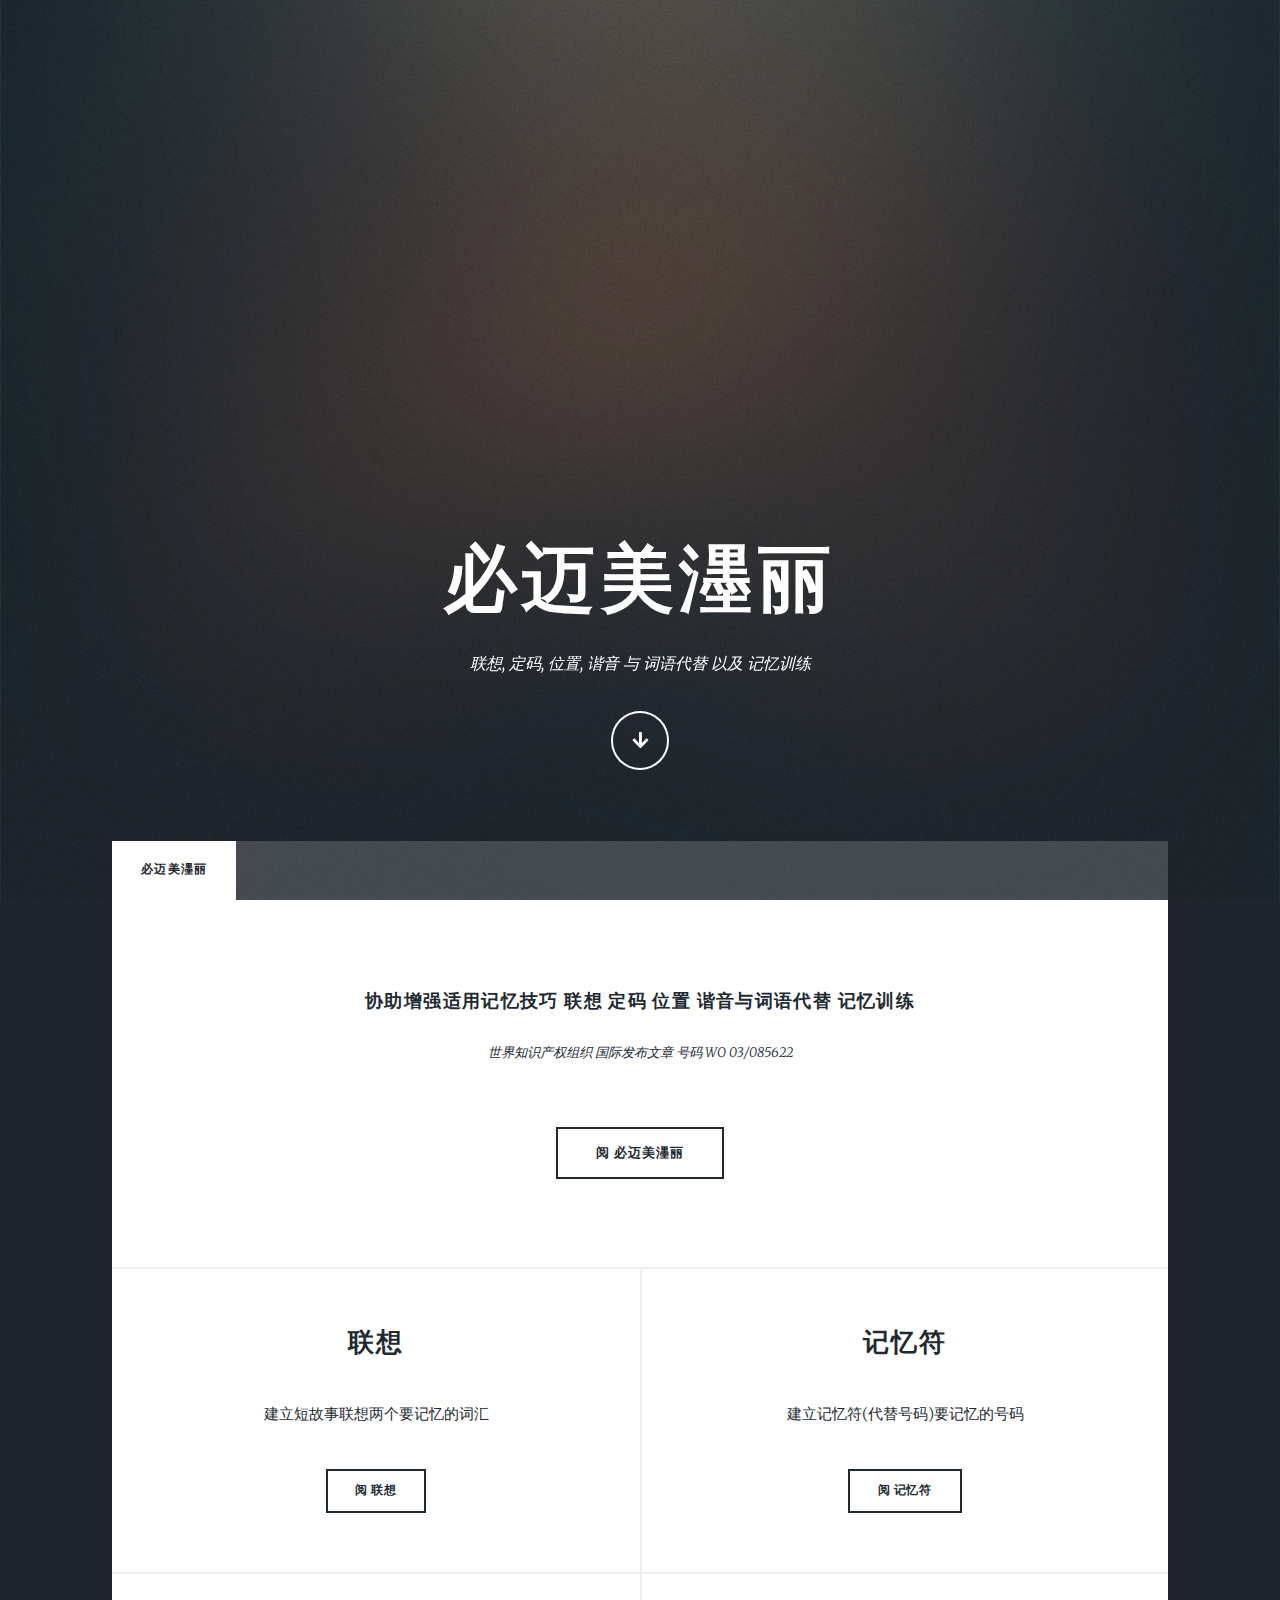
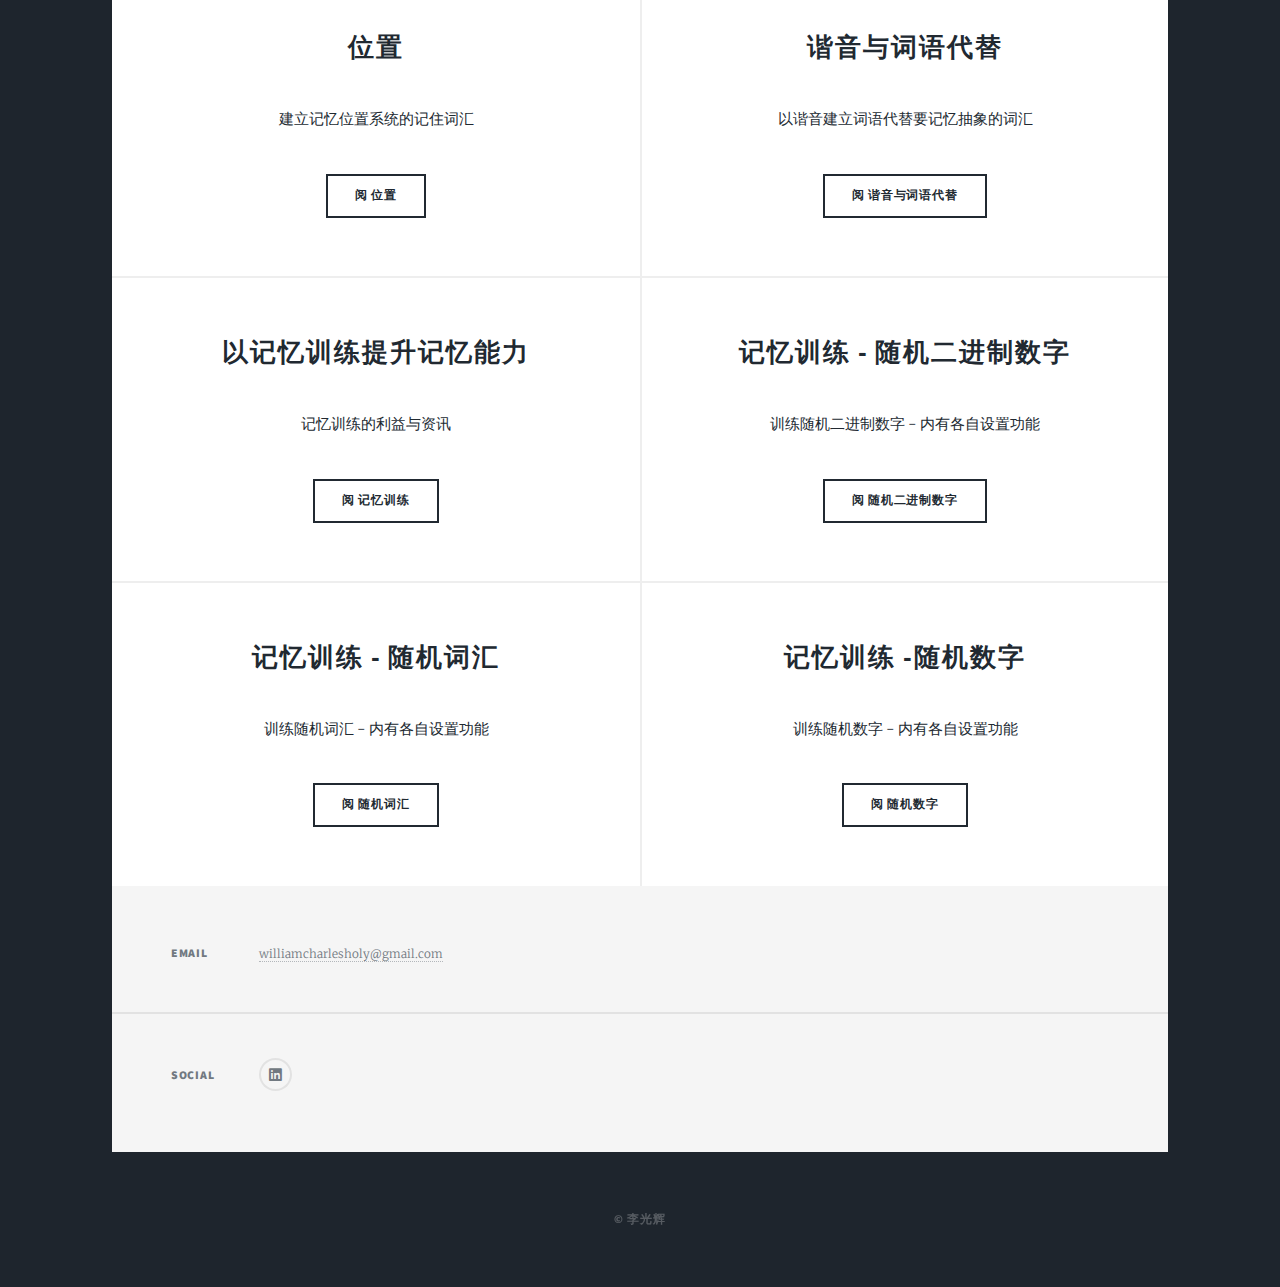
==== commit 59fffb7f: "Update index.html" ====
--- a/index.html
+++ b/index.html
@@ -6,7 +6,7 @@
 -->
 <html>
 	<head>
-		<title>BeMyMemory</title>
+		<title>必迈美濹丽</title>
 		<meta charset="utf-8" />
 		<meta name="viewport" content="width=device-width, initial-scale=1, user-scalable=no" />
 		<link rel="stylesheet" href="assets/css/main.css" />
@@ -19,8 +19,8 @@
 
 				<!-- Intro -->
 					<div id="intro">
-						<h1>BeMyMemory</h1>
-						<p style="font-size:16px;">Linking, Peg Words, Loci, Words Substitute & Brain Sports</p>
+						<h1>必迈美濹丽</h1>
+						<p style="font-size:16px;">联想, 定码, 位置, 谐音 与 词语代替 以及 记忆训练 </p>
 						<ul class="actions">
 							<li><a href="#header" class="button icon solid solo fa-arrow-down scrolly">Continue</a></li>
 						</ul>
@@ -28,13 +28,13 @@
 
 				<!-- Header -->
 					<header id="header">
-						<a href="index.html" class="logo">BeMyMemory</a>
+						<a href="index.html" class="logo">必迈美濹丽</a>
 					</header>
 
 				<!-- Nav -->
 					<nav id="nav">
 						<ul class="links">
-							<li class="active"><a href="index.html">BeMyMemory</a></li>
+							<li class="active"><a href="index.html">必迈美濹丽</a></li>
 						</ul>
 						<ul class="icons">
 						<!--	<li><a href="" class="icon brands alt fa-linkedin"><span class="label">LinkedIn</span></a></li>    --> 
@@ -47,10 +47,12 @@
 						<!-- Featured Post -->
 							<article class="post featured">
 								<header class="major">
-									<h3><a href="">To assist for improvement of using Memory Technique of Linking, Peg Words, Location & Words Substitute and practice Brain Sports</a></h3>
-									    <p>WIPO International Publication Number WO 03/085622<p>
+									<h3><a href="">协助增强适用记忆技巧 联想 定码 位置 谐音与词语代替 记忆训练</a></h3>
+										<p>世界知识产权组织 国际发布文章 号码 WO 03/085622<p>
+								</header>
+								
 								<ul class="actions special">
-									<li><a href="" class="button large">View BeMyMemory</a></li>
+									<li><a href="" class="button large">阅 必迈美濹丽</a></li>
 								</ul>
 							</article>
 
@@ -58,84 +60,78 @@
 							<section class="posts">
 								<article>
 									<header>
-										<h2><a href="">Linking</a></h2>
+										<h2><a href="linking.html">联想</a></h2>
 									</header>
-									<a href="" class="image fit"><img src="" alt="" /></a>
-									<p>Create short story for two items to be memorized.</p>
+									<a href="linking.html" class="image fit"><img src="" alt="" />建立短故事联想两个要记忆的词汇</a>
+									<p></p>
 									<ul class="actions special">
-										<li><a href="" class="button">View Linking</a></li>
+										<li><a href="linking.html" class="button">阅 联想</a></li>
 									</ul>
 								</article>
 								<article>
 									<header>
-										<h2><a href="">Peg Words</a></h2>
+										<h2><a href="">记忆符</a></h2>
 									</header>
-									<a href="" class="image fit"><img src="g" alt="" /></a>
-									<p>Create representaion of numbers to be memorized</p>
+									<a href="pegword.html" class="image fit"><img src="" alt="" />建立记忆符(代替号码)要记忆的号码</a>
 									<ul class="actions special">
-										<li><a href="" class="button">View Peg Words</a></li>
+										<li><a href="pegword.html" class="button">阅 记忆符</a></li>
 									</ul>
 								</article>
 								<article>
 									<header>
-										<h2><a href="">Loci</a></h2>
+										<h2><a href="">位置</a></h2>
 									</header>
-									<a href="" class="image fit"><img src="" alt="" /></a>
-									<p>Create Mind Location to link items systematically to be memorized</p>
+									<a href="" class="image fit"><img src="" alt="" />建立记忆位置系统的记住词汇</a>
 									<ul class="actions special">
-										<li><a href="" class="button">View Loci</a></li>
+										<li><a href="" class="button">阅 位置</a></li>
 									</ul>
 								</article>
 								<article>
 									<header>
-										<h2><a href="">Words Substitute</a></h2>
+										<h2><a href="">谐音与词语代替</a></h2>
 									</header>
-									<a href="" class="image fit"><img src="" alt="" /></a>
-									<p>Create words to substitute intangible item to be memorized</p>
+									<a href="" class="image fit"><img src="" alt="" />以谐音建立词语代替要记忆抽象的词汇</a>
 									<ul class="actions special">
-										<li><a href="" class="button">View Words</a></li>
+										<li><a href="" class="button">阅 谐音与词语代替</a></li>
 									</ul>
 								</article>
 								<article>
 									<header>
-										<h2><a href=""></a>Brain Sports To Improve Memory Power</h2>
+										<h2><a href=""></a>以记忆训练提升记忆能力</h2>
 									</header>
-									<a href="" class="image fit"><img src="" alt="" /></a>
-									<p>Information of Brain Sport's Benefits and more...</p>
+									<a href="" class="image fit"><img src="" alt="" />记忆训练的利益与资讯</a>
 									<ul class="actions special">
-										<li><a href="" class="button">View Brain Sport Events</a></li>
+										<li><a href="" class="button">阅 记忆训练</a></li>
 									</ul>
 								</article>
 								<article>
 									<header>
-										<h2><a href=""></a>Brain Sports - Binary Numbers</h2>
+										<h2><a href="">记忆训练 - 随机二进制数字</a></h2>
 									</header>
-									<a href="" class="image fit"><img src="" alt="" /></a>
-									<p>Practice Binary Numbers Event of Brain Sports With Personal Setting</p>
+									<a href="" class="image fit"><img src="" alt=""/>训练随机二进制数字 - 内有各自设置功能</a>
 									<ul class="actions special">
-										<li><a href="" class="button">View Brain Sport Events</a></li>
+										<li><a href="" class="button">阅 随机二进制数字</a></li>
 									</ul>
 								</article>
 								<article>
 									<header>
-										<h2><a href=""></a>Brain Sports - Random Numbers</h2>
+										<h2><a href=""></a>记忆训练 - 随机词汇</h2>
 									</header>
-									<a href="" class="image fit"><img src="" alt="" /></a>
-									<p>Practice Random Numbers Event of Brain Sports With Personal Setting</p>
+									<a href="" class="image fit"><img src="" alt="" />训练随机词汇 - 内有各自设置功能</a>
 									<ul class="actions special">
-										<li><a href="" class="button">View Brain Sport Events</a></li>
+										<li><a href="" class="button">阅 随机词汇</a></li>
 									</ul>
 								</article>
 								<article>
 									<header>
-										<h2><a href=""></a>Brain Sports - Random Words</h2>
+										<h2><a href=""></a>记忆训练 -随机数字</h2>
 									</header>
-									<a href="" class="image fit"><img src="" alt="" /></a>
-									<p>Practice Random Words Event of Brain Sports With Personal Setting</p>
+									<a href="" class="image fit"><img src="" alt="" />训练随机数字 - 内有各自设置功能</a>
 									<ul class="actions special">
-										<li><a href="" class="button">View Brain Sport Events</a></li>
+										<li><a href="" class="button">阅 随机数字</a></li>
 									</ul>
 								</article>
+
 								
 							</section>
 
@@ -147,14 +143,13 @@
 						<section class="split contact">
 							<section class="alt">
 								<h3>Email</h3>
-								<p><a href="#">DavidElohim37@outlook.com</a></p>
+								<p><a href="#">williamcharlesholy@gmail.com</a></p>
 							</section>
 
 							<section>
 								<h3>Social</h3>
 								<ul class="icons alt">
-								<!-- 	<li><a href="" class="icon brands alt fa-linkedin"><span class="label">LinkedIn</span></a></li>    -->
-									<li><a href="https://github.com/DavidElohim333/portfolio-project" class="icon brands alt fa-github"><span class="label">GitHub</span></a></li>
+								    <li><a href="" class="icon brands alt fa-linkedin"><span class="label">LinkedIn</span></a></li>
 								</ul>
 							</section>
 						</section>
@@ -162,7 +157,7 @@
 
 				<!-- Copyright -->
 					<div id="copyright">
-						<ul><li>&copy; David Elohim</li></ul>
+						<ul><li>&copy; 李光辉</li></ul>
 					</div>
 
 			</div>
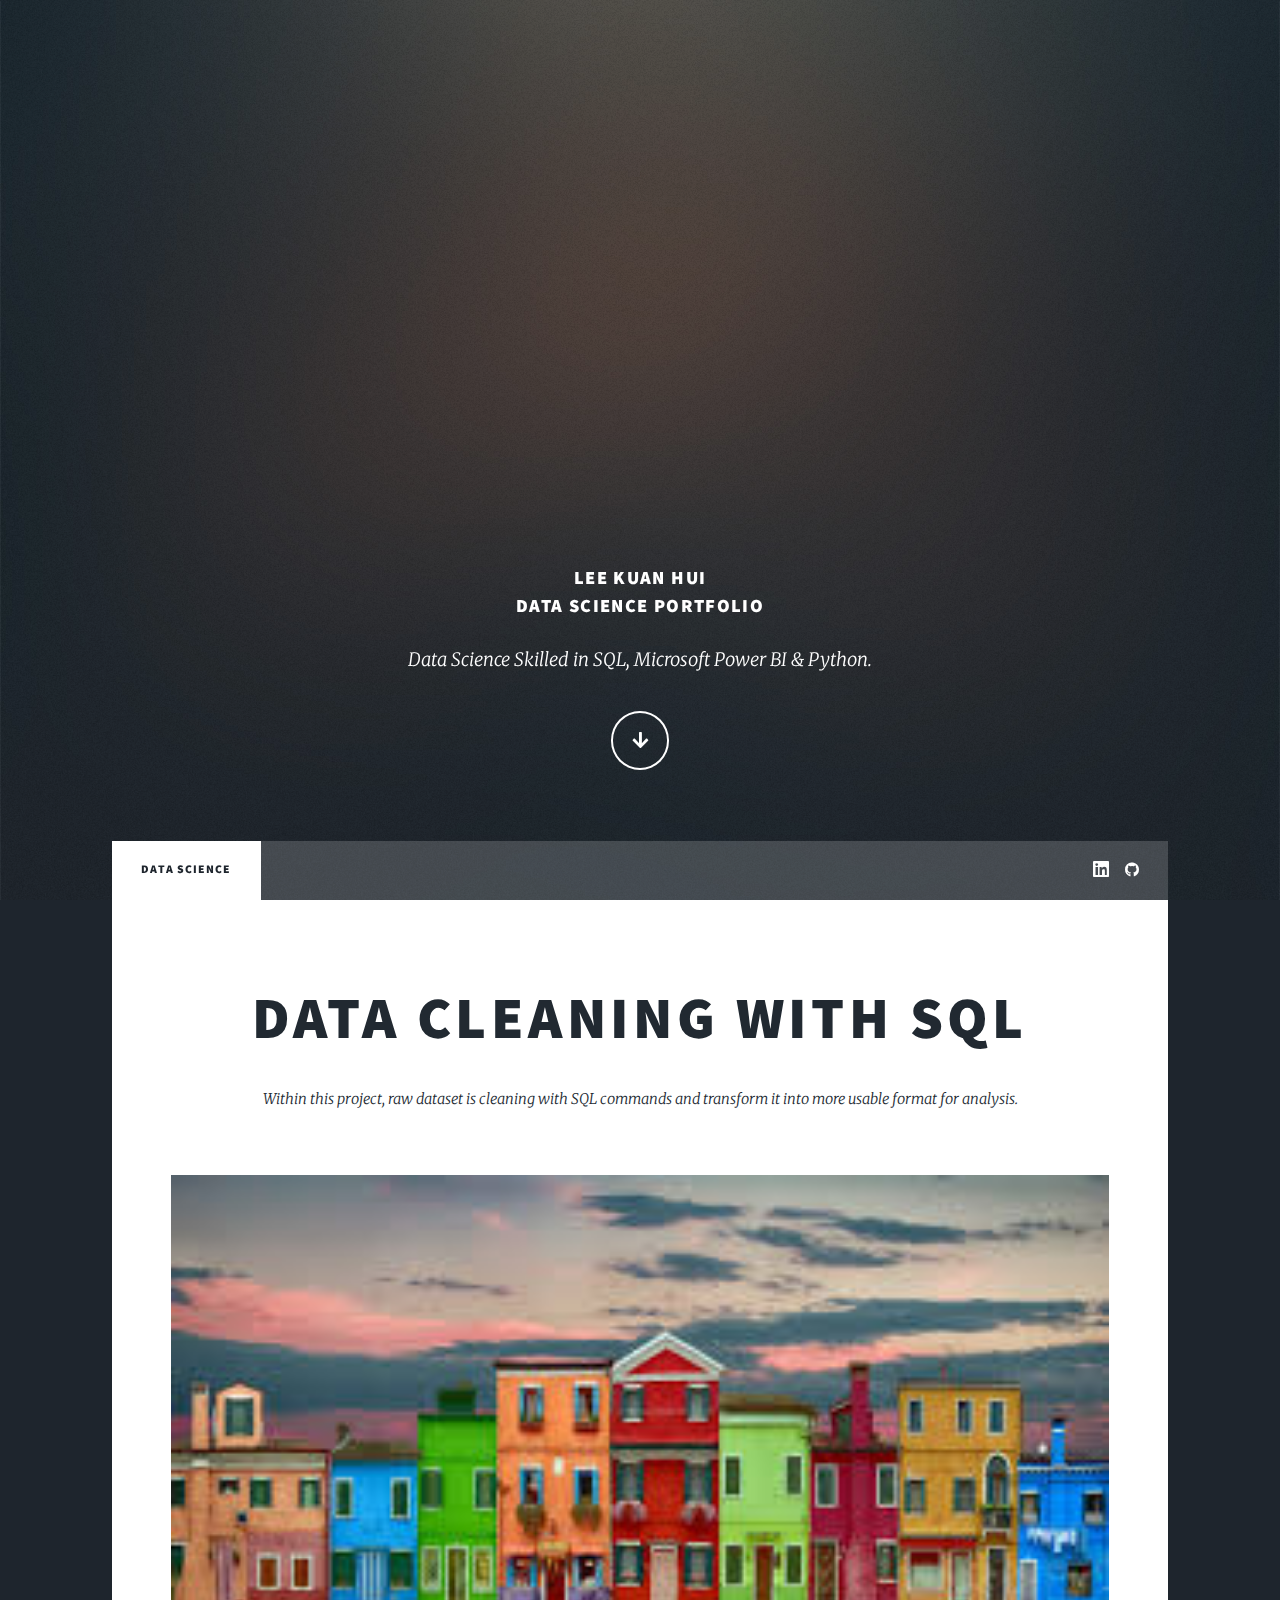
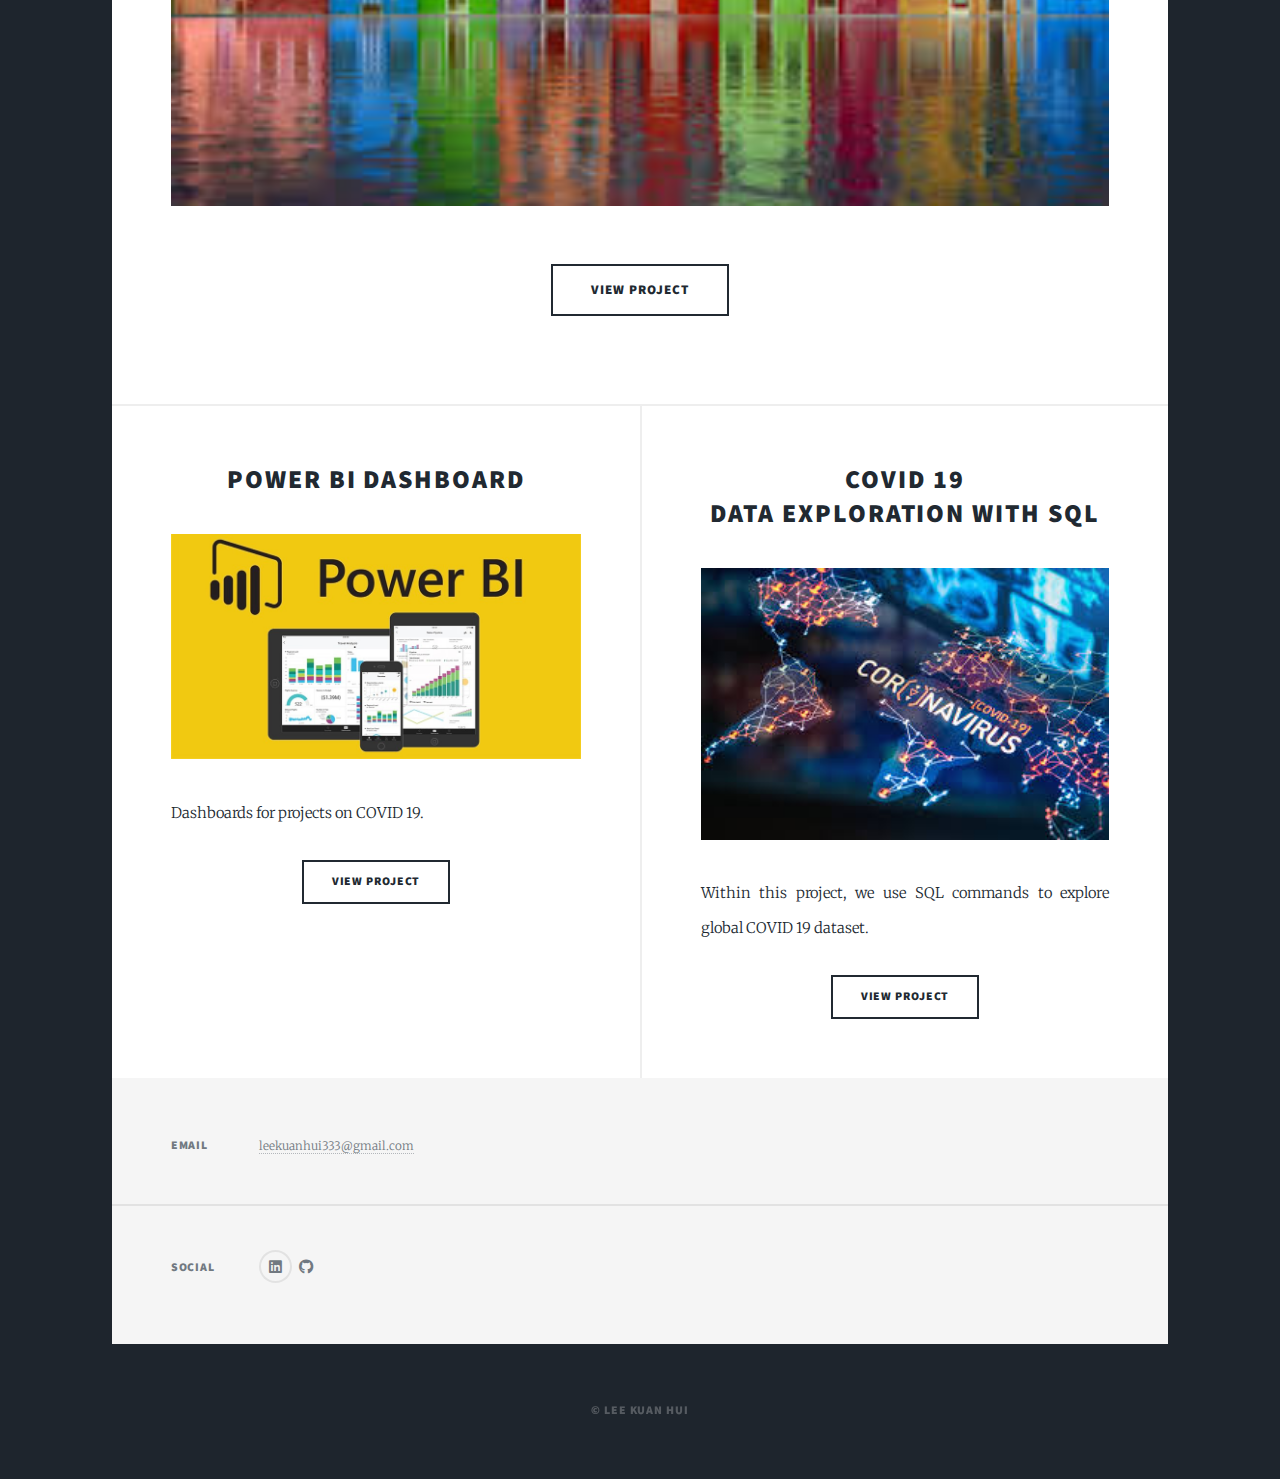
==== commit 29cf7c61: "Update index.html 8" ====
--- a/index.html
+++ b/index.html
@@ -1,175 +1,362 @@
 <!DOCTYPE HTML>
+
+
 <!--
-	Massively by HTML5 UP
-	html5up.net | @ajlkn
-	Free for personal and commercial use under the CCA 3.0 license (html5up.net/license)
+
+
+Massively by HTML5 UP
+
+
+html5up.net | @ajlkn
+
+
+Free for personal and commercial use under the CCA 3.0 license (html5up.net/license)
+
+
 -->
+
+
 <html>
-	<head>
-		<title>必迈美濹丽</title>
-		<meta charset="utf-8" />
-		<meta name="viewport" content="width=device-width, initial-scale=1, user-scalable=no" />
-		<link rel="stylesheet" href="assets/css/main.css" />
-		<noscript><link rel="stylesheet" href="assets/css/noscript.css" /></noscript>
-	</head>
-	<body class="is-preload">
-
-		<!-- Wrapper -->
-			<div id="wrapper" class="fade-in">
-
-				<!-- Intro -->
-					<div id="intro">
-						<h1>必迈美濹丽</h1>
-						<p style="font-size:16px;">联想, 定码, 位置, 谐音 与 词语代替 以及 记忆训练 </p>
-						<ul class="actions">
-							<li><a href="#header" class="button icon solid solo fa-arrow-down scrolly">Continue</a></li>
-						</ul>
-					</div>
-
-				<!-- Header -->
-					<header id="header">
-						<a href="index.html" class="logo">必迈美濹丽</a>
-					</header>
-
-				<!-- Nav -->
-					<nav id="nav">
-						<ul class="links">
-							<li class="active"><a href="index.html">必迈美濹丽</a></li>
-						</ul>
-						<ul class="icons">
-						<!--	<li><a href="" class="icon brands alt fa-linkedin"><span class="label">LinkedIn</span></a></li>    --> 
-						</ul>
-					</nav>
-
-				<!-- Main -->
-					<div id="main">
-
-						<!-- Featured Post -->
-							<article class="post featured">
-								<header class="major">
-									<h3><a href="">协助增强适用记忆技巧 联想 定码 位置 谐音与词语代替 记忆训练</a></h3>
-										<p>世界知识产权组织 国际发布文章 号码 WO 03/085622<p>
-								</header>
-								
-								<ul class="actions special">
-									<li><a href="" class="button large">阅 必迈美濹丽</a></li>
-								</ul>
-							</article>
-
-						<!-- Posts -->
-							<section class="posts">
-								<article>
-									<header>
-										<h2><a href="linking.html">联想</a></h2>
-									</header>
-									<a href="linking.html" class="image fit"><img src="" alt="" />建立短故事联想两个要记忆的词汇</a>
-									<p></p>
-									<ul class="actions special">
-										<li><a href="linking.html" class="button">阅 联想</a></li>
-									</ul>
-								</article>
-								<article>
-									<header>
-										<h2><a href="">记忆符</a></h2>
-									</header>
-									<a href="pegword.html" class="image fit"><img src="" alt="" />建立记忆符(代替号码)要记忆的号码</a>
-									<ul class="actions special">
-										<li><a href="pegword.html" class="button">阅 记忆符</a></li>
-									</ul>
-								</article>
-								<article>
-									<header>
-										<h2><a href="">位置</a></h2>
-									</header>
-									<a href="" class="image fit"><img src="" alt="" />建立记忆位置系统的记住词汇</a>
-									<ul class="actions special">
-										<li><a href="" class="button">阅 位置</a></li>
-									</ul>
-								</article>
-								<article>
-									<header>
-										<h2><a href="">谐音与词语代替</a></h2>
-									</header>
-									<a href="" class="image fit"><img src="" alt="" />以谐音建立词语代替要记忆抽象的词汇</a>
-									<ul class="actions special">
-										<li><a href="" class="button">阅 谐音与词语代替</a></li>
-									</ul>
-								</article>
-								<article>
-									<header>
-										<h2><a href=""></a>以记忆训练提升记忆能力</h2>
-									</header>
-									<a href="" class="image fit"><img src="" alt="" />记忆训练的利益与资讯</a>
-									<ul class="actions special">
-										<li><a href="" class="button">阅 记忆训练</a></li>
-									</ul>
-								</article>
-								<article>
-									<header>
-										<h2><a href="">记忆训练 - 随机二进制数字</a></h2>
-									</header>
-									<a href="" class="image fit"><img src="" alt=""/>训练随机二进制数字 - 内有各自设置功能</a>
-									<ul class="actions special">
-										<li><a href="" class="button">阅 随机二进制数字</a></li>
-									</ul>
-								</article>
-								<article>
-									<header>
-										<h2><a href=""></a>记忆训练 - 随机词汇</h2>
-									</header>
-									<a href="" class="image fit"><img src="" alt="" />训练随机词汇 - 内有各自设置功能</a>
-									<ul class="actions special">
-										<li><a href="" class="button">阅 随机词汇</a></li>
-									</ul>
-								</article>
-								<article>
-									<header>
-										<h2><a href=""></a>记忆训练 -随机数字</h2>
-									</header>
-									<a href="" class="image fit"><img src="" alt="" />训练随机数字 - 内有各自设置功能</a>
-									<ul class="actions special">
-										<li><a href="" class="button">阅 随机数字</a></li>
-									</ul>
-								</article>
-
-								
-							</section>
-
-
-					</div>
-
-				<!-- Footer -->
-					<footer id="footer">
-						<section class="split contact">
-							<section class="alt">
-								<h3>Email</h3>
-								<p><a href="#">williamcharlesholy@gmail.com</a></p>
-							</section>
-
-							<section>
-								<h3>Social</h3>
-								<ul class="icons alt">
-								    <li><a href="" class="icon brands alt fa-linkedin"><span class="label">LinkedIn</span></a></li>
-								</ul>
-							</section>
-						</section>
-					</footer>
-
-				<!-- Copyright -->
-					<div id="copyright">
-						<ul><li>&copy; 李光辉</li></ul>
-					</div>
-
-			</div>
-
-		<!-- Scripts -->
-			<script src="assets/js/jquery.min.js"></script>
-			<script src="assets/js/jquery.scrollex.min.js"></script>
-			<script src="assets/js/jquery.scrolly.min.js"></script>
-			<script src="assets/js/browser.min.js"></script>
-			<script src="assets/js/breakpoints.min.js"></script>
-			<script src="assets/js/util.js"></script>
-			<script src="assets/js/main.js"></script>
-
-	</body>
+
+
+<head>
+
+
+<title>Lee Kuan Hui Data Science Portfolio</title>
+
+
+<meta charset="utf-8" />
+
+
+<meta name="viewport" content="width=device-width, initial-scale=1, user-scalable=no" />
+
+
+<link rel="stylesheet" href="assets/css/main.css" />
+
+
+<noscript><link rel="stylesheet" href="assets/css/noscript.css" /></noscript>
+
+
+
+</head>
+
+
+<body class="is-preload">
+
+
+
+
+
+<!-- Wrapper -->
+
+
+<div id="wrapper" class="fade-in">
+
+
+
+
+
+<!-- Intro -->
+
+
+<div id="intro">
+
+
+<h3>Lee Kuan Hui<br />
+
+
+Data Science Portfolio</h3>
+
+
+<p>Data Science Skilled in SQL, Microsoft Power BI & Python.</p>
+
+
+<ul class="actions">
+
+
+<li><a href="#header" class="button icon solid solo fa-arrow-down scrolly">Continue</a></li>
+
+
+</ul>
+
+
+</div>
+
+
+
+
+
+<!-- Header -->
+
+
+<header id="header">
+
+
+<a href="index.html" class="logo">Lee Kuan Hui</a>
+
+
+</header>
+
+
+
+
+
+<!-- Nav -->
+
+
+<nav id="nav">
+
+
+<ul class="links">
+
+
+<li class="active"><a href="index.html">Data Science</a></li>
+
+
+</ul>
+
+
+<ul class="icons">
+
+
+<li><a href="" class="icon brands alt fa-linkedin"><span class="label">LinkedIn</span></a></li
+
+
+<li><a href="" class="icon brands alt fa-github"><span class="label">GitHub</span></a></li>
+
+
+</ul>
+
+
+</nav>
+
+
+
+
+
+<!-- Main -->
+
+
+<div id="main">
+
+
+
+
+
+<!-- Featured Post -->
+
+
+<article class="post featured">
+
+
+<header class="major">
+
+
+<h2><a href="https://github.com/jemysolution/portfolio-project/blob/main/Data%20Cleaning%20Portfolio%20Project%20Queries%20SQL">Data Cleaning With SQL</a></h2>
+
+
+<p>Within this project, raw dataset is cleaning with SQL commands and transform it into more usable format for analysis.</p>
+
+
+</header>
+
+
+<a href="https://github.com/jemysolution/portfolio-project/blob/main/Data%20Cleaning%20Portfolio%20Project%20Queries%20SQL" class="image main"><img src="images/House.jpg" alt="" /></a>
+
+
+<ul class="actions special">
+
+
+<li><a href="https://github.com/jemysolution/portfolio-project/blob/main/Data%20Cleaning%20Portfolio%20Project%20Queries%20SQL" class="button large">View Project</a></li>
+
+
+</ul>
+
+
+</article>
+
+
+
+
+
+<!-- Posts -->
+
+
+<section class="posts">
+
+
+<article>
+
+
+<header>
+
+
+<h2><a href="https://drive.google.com/file/d/1-LT4W1luwMcCK9J1iCfo7Ogn6yEqTKFT/view?usp=drivesdk">Power BI Dashboard</a></h2>
+
+
+</header>
+
+
+<a href="https://drive.google.com/file/d/1-LT4W1luwMcCK9J1iCfo7Ogn6yEqTKFT/view?usp=drivesdk" class="image fit"><img src="images/power_bi.jpg" alt="" /></a>
+
+
+<p>Dashboards for projects on COVID 19.</p>
+
+
+<ul class="actions special">
+
+
+<li><a href="https://drive.google.com/file/d/1-LT4W1luwMcCK9J1iCfo7Ogn6yEqTKFT/view?usp=drivesdk" class="button">View Project</a></li>
+
+
+</ul>
+
+
+</article>
+
+
+<article>
+
+
+<header>
+
+
+<h2><a href="https://github.com/jemysolution/portfolio-project/blob/main/Portfolio%20Project%20For%20Correlation%20In%20Python.ipynb">COVID 19<br />
+
+
+Data Exploration With SQL</a></h2>
+
+
+</header>
+
+
+<a href="https://github.com/jemysolution/portfolio-project/blob/main/Portfolio%20Project%20For%20Correlation%20In%20Python.ipynb" class="image fit"><img src="images/Covid19.jpg" alt="" /></a>
+
+
+<p>Within this project, we use SQL commands to explore global COVID 19 dataset.</p>
+
+
+<ul class="actions special">
+
+
+<li><a href="https://github.com/jemysolution/portfolio-project/blob/main/Portfolio%20Project%20For%20Correlation%20In%20Python.ipynb" class="button">View Project</a></li>
+
+
+</ul>
+
+
+</article>
+
+</div>
+
+
+
+
+
+<!-- Footer -->
+
+
+<footer id="footer">
+
+
+<section class="split contact">
+
+
+<section class="alt">
+
+
+<h3>Email</h3>
+
+
+<p><a href="#">leekuanhui333@gmail.com</a></p>
+
+
+</section>
+
+
+
+
+
+<section>
+
+
+<h3>Social</h3>
+
+
+<ul class="icons alt">
+
+
+<li><a href="" class="icon brands alt fa-linkedin"><span class="label">LinkedIn</span></a></li
+
+
+<li><a href="" class="icon brands alt fa-github"><span class="label">GitHub</span></a></li>
+
+
+</ul>
+
+
+</section>
+
+
+</section>
+
+
+</footer>
+
+
+
+
+
+<!-- Copyright -->
+
+
+<div id="copyright">
+
+
+<ul><li>&copy; Lee Kuan Hui</li></ul>
+
+
+</div>
+
+
+
+
+
+</div>
+
+
+
+
+
+<!-- Scripts -->
+
+
+<script src="assets/js/jquery.min.js"></script>
+
+
+<script src="assets/js/jquery.scrollex.min.js"></script>
+
+
+<script src="assets/js/jquery.scrolly.min.js"></script>
+
+
+<script src="assets/js/browser.min.js"></script>
+
+
+<script src="assets/js/breakpoints.min.js"></script>
+
+
+<script src="assets/js/util.js"></script>
+
+
+<script src="assets/js/main.js"></script>
+
+
+
+
+
+</body>
+
+
 </html>
+
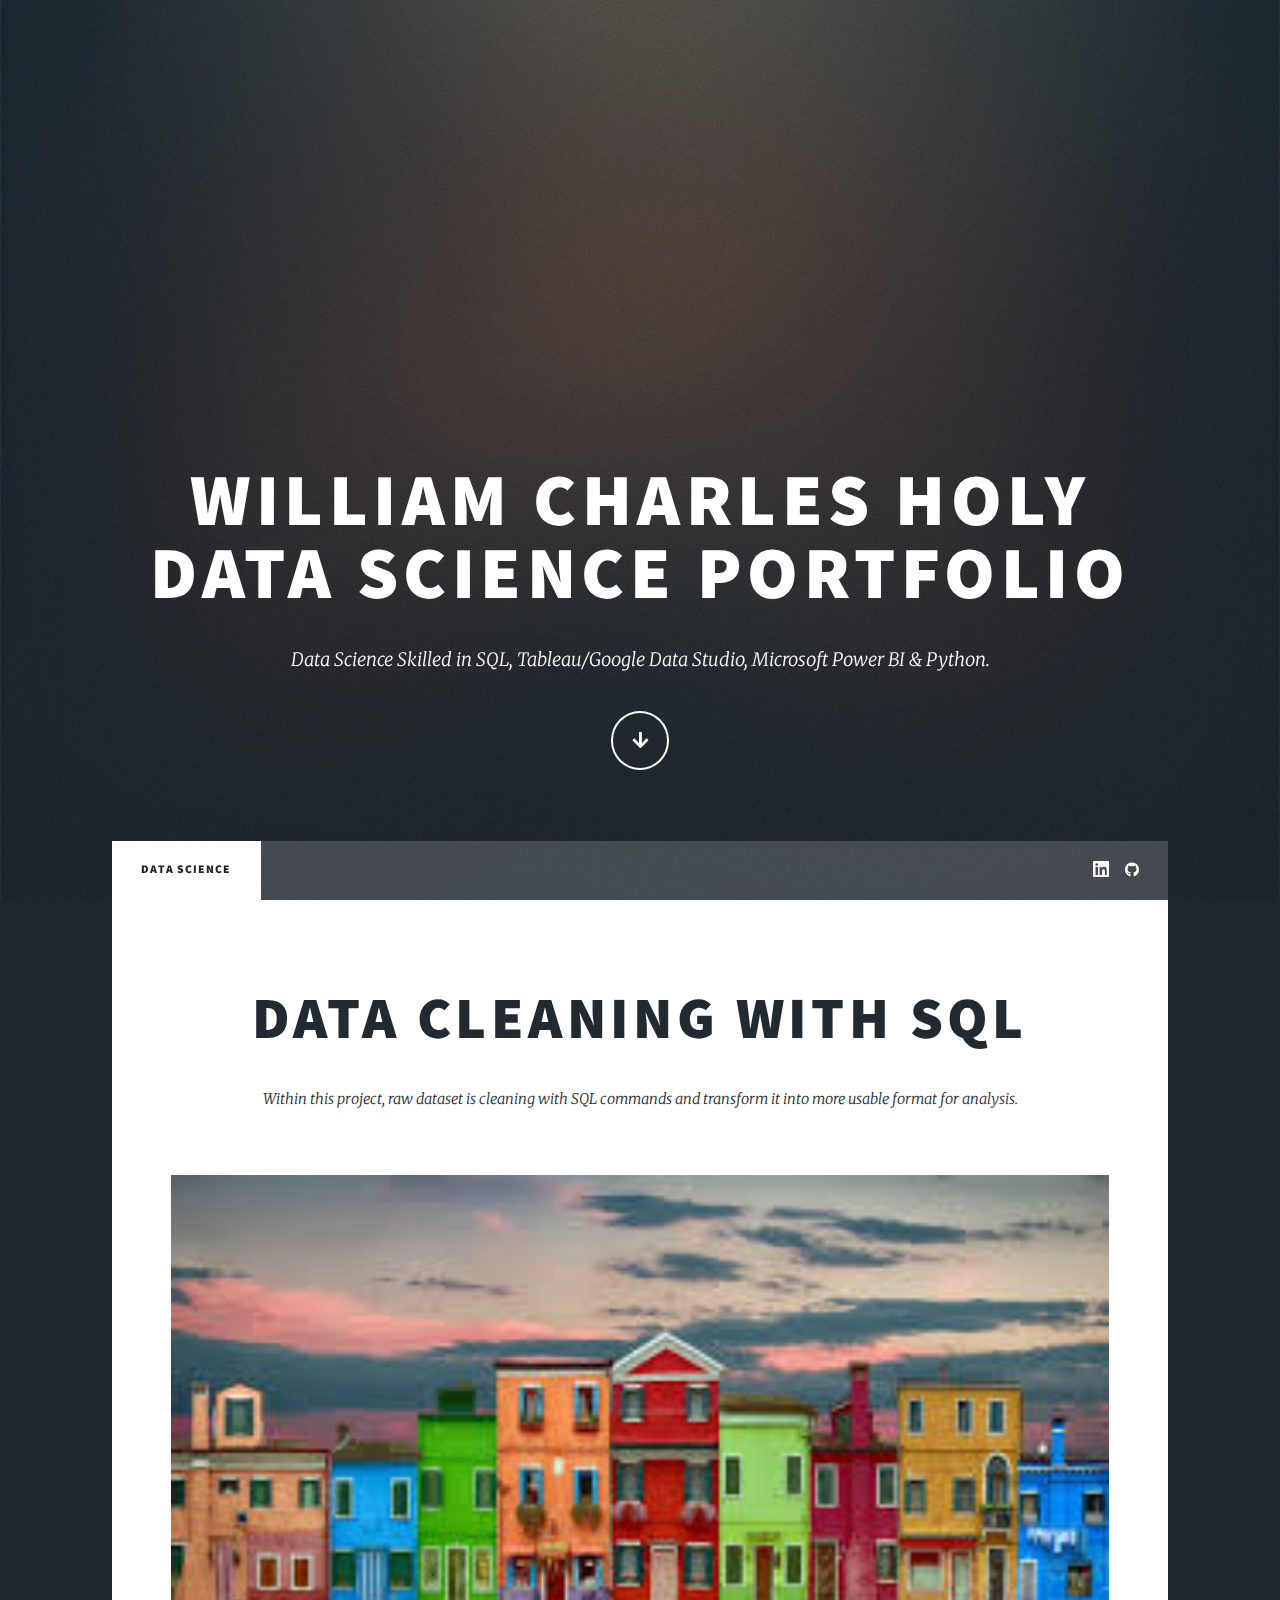
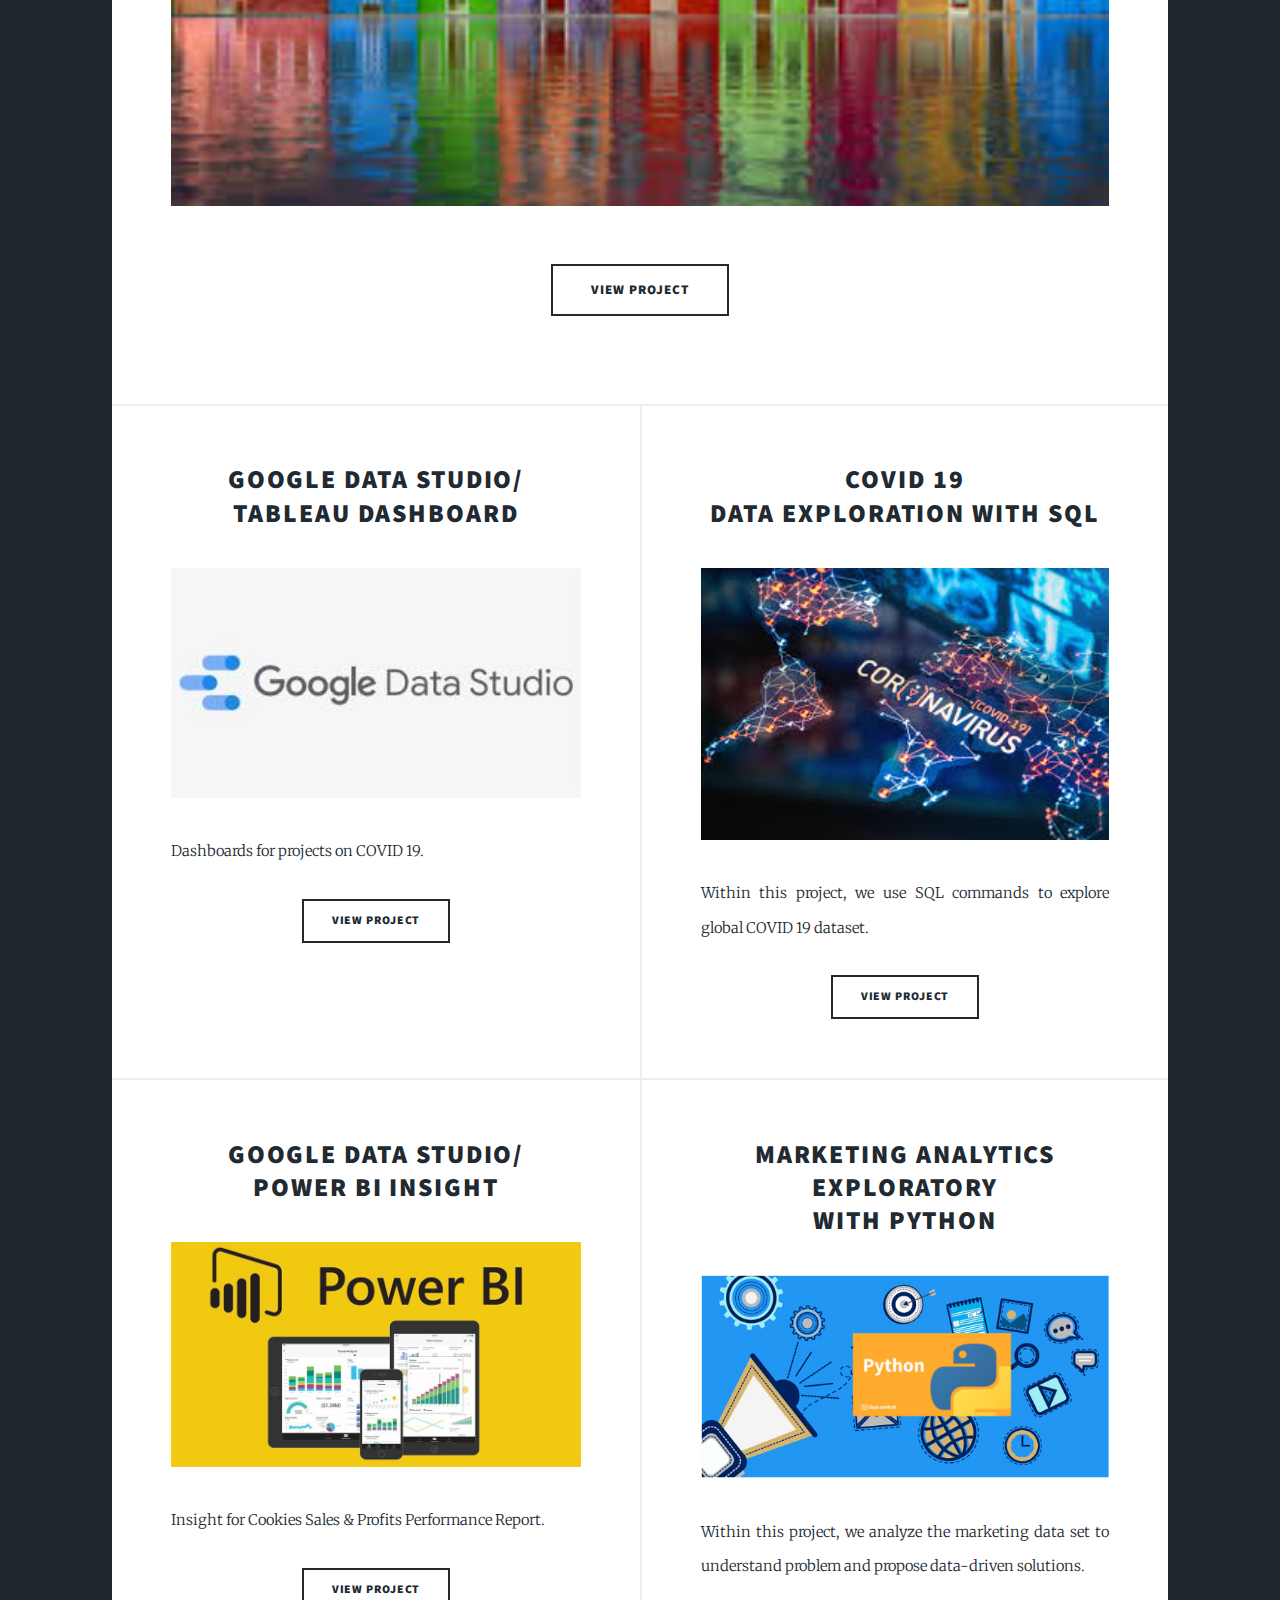
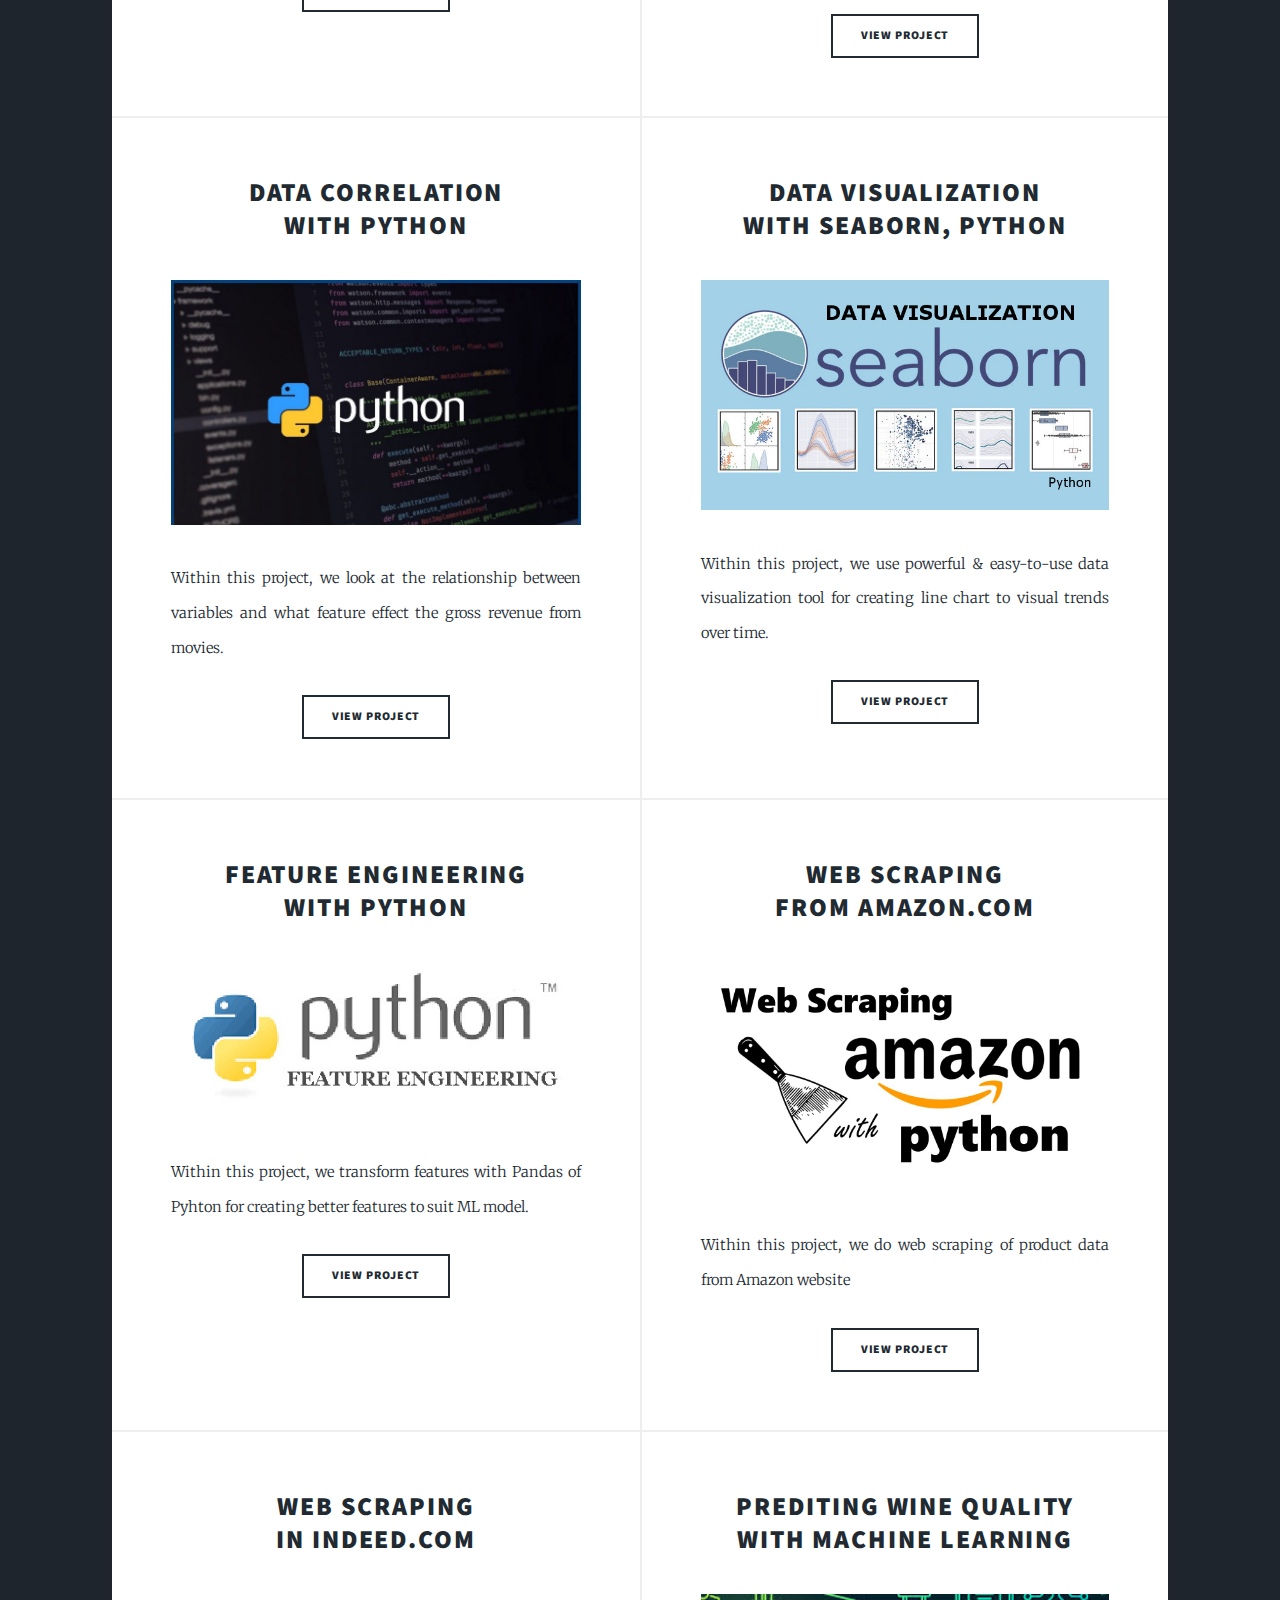
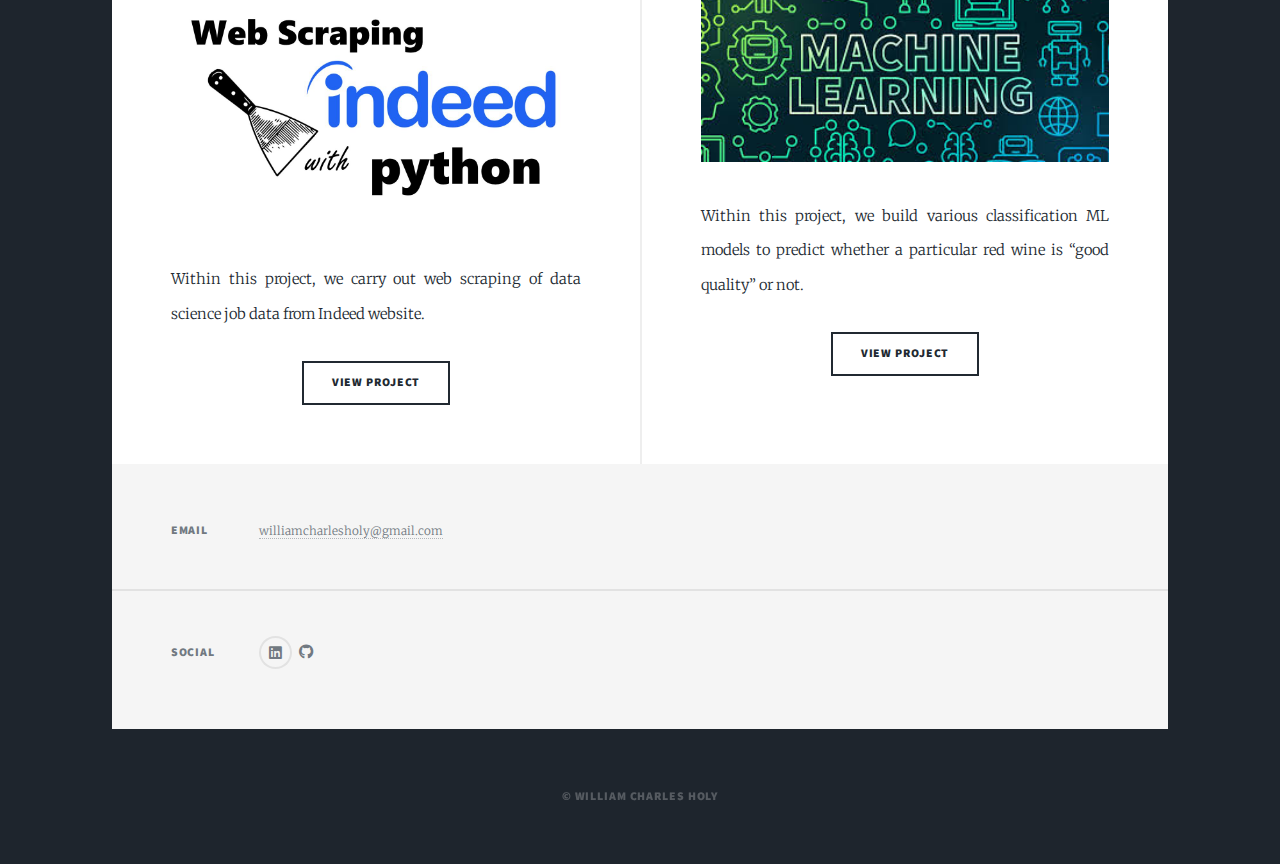
==== commit 2417a7c5: "Replace Index.html with more details" ====
--- a/index.html
+++ b/index.html
@@ -1,362 +1,211 @@
 <!DOCTYPE HTML>
-
-
 <!--
-
-
-Massively by HTML5 UP
-
-
-html5up.net | @ajlkn
-
-
-Free for personal and commercial use under the CCA 3.0 license (html5up.net/license)
-
-
+	Massively by HTML5 UP
+	html5up.net | @ajlkn
+	Free for personal and commercial use under the CCA 3.0 license (html5up.net/license)
 -->
-
-
 <html>
-
-
-<head>
-
-
-<title>Lee Kuan Hui Data Science Portfolio</title>
-
-
-<meta charset="utf-8" />
-
-
-<meta name="viewport" content="width=device-width, initial-scale=1, user-scalable=no" />
-
-
-<link rel="stylesheet" href="assets/css/main.css" />
-
-
-<noscript><link rel="stylesheet" href="assets/css/noscript.css" /></noscript>
-
-
-
-</head>
-
-
-<body class="is-preload">
-
-
-
-
-
-<!-- Wrapper -->
-
-
-<div id="wrapper" class="fade-in">
-
-
-
-
-
-<!-- Intro -->
-
-
-<div id="intro">
-
-
-<h3>Lee Kuan Hui<br />
-
-
-Data Science Portfolio</h3>
-
-
-<p>Data Science Skilled in SQL, Microsoft Power BI & Python.</p>
-
-
-<ul class="actions">
-
-
-<li><a href="#header" class="button icon solid solo fa-arrow-down scrolly">Continue</a></li>
-
-
-</ul>
-
-
-</div>
-
-
-
-
-
-<!-- Header -->
-
-
-<header id="header">
-
-
-<a href="index.html" class="logo">Lee Kuan Hui</a>
-
-
-</header>
-
-
-
-
-
-<!-- Nav -->
-
-
-<nav id="nav">
-
-
-<ul class="links">
-
-
-<li class="active"><a href="index.html">Data Science</a></li>
-
-
-</ul>
-
-
-<ul class="icons">
-
-
-<li><a href="" class="icon brands alt fa-linkedin"><span class="label">LinkedIn</span></a></li
-
-
-<li><a href="" class="icon brands alt fa-github"><span class="label">GitHub</span></a></li>
-
-
-</ul>
-
-
-</nav>
-
-
-
-
-
-<!-- Main -->
-
-
-<div id="main">
-
-
-
-
-
-<!-- Featured Post -->
-
-
-<article class="post featured">
-
-
-<header class="major">
-
-
-<h2><a href="https://github.com/jemysolution/portfolio-project/blob/main/Data%20Cleaning%20Portfolio%20Project%20Queries%20SQL">Data Cleaning With SQL</a></h2>
-
-
-<p>Within this project, raw dataset is cleaning with SQL commands and transform it into more usable format for analysis.</p>
-
-
-</header>
-
-
-<a href="https://github.com/jemysolution/portfolio-project/blob/main/Data%20Cleaning%20Portfolio%20Project%20Queries%20SQL" class="image main"><img src="images/House.jpg" alt="" /></a>
-
-
-<ul class="actions special">
-
-
-<li><a href="https://github.com/jemysolution/portfolio-project/blob/main/Data%20Cleaning%20Portfolio%20Project%20Queries%20SQL" class="button large">View Project</a></li>
-
-
-</ul>
-
-
-</article>
-
-
-
-
-
-<!-- Posts -->
-
-
-<section class="posts">
-
-
-<article>
-
-
-<header>
-
-
-<h2><a href="https://drive.google.com/file/d/1-LT4W1luwMcCK9J1iCfo7Ogn6yEqTKFT/view?usp=drivesdk">Power BI Dashboard</a></h2>
-
-
-</header>
-
-
-<a href="https://drive.google.com/file/d/1-LT4W1luwMcCK9J1iCfo7Ogn6yEqTKFT/view?usp=drivesdk" class="image fit"><img src="images/power_bi.jpg" alt="" /></a>
-
-
-<p>Dashboards for projects on COVID 19.</p>
-
-
-<ul class="actions special">
-
-
-<li><a href="https://drive.google.com/file/d/1-LT4W1luwMcCK9J1iCfo7Ogn6yEqTKFT/view?usp=drivesdk" class="button">View Project</a></li>
-
-
-</ul>
-
-
-</article>
-
-
-<article>
-
-
-<header>
-
-
-<h2><a href="https://github.com/jemysolution/portfolio-project/blob/main/Portfolio%20Project%20For%20Correlation%20In%20Python.ipynb">COVID 19<br />
-
-
-Data Exploration With SQL</a></h2>
-
-
-</header>
-
-
-<a href="https://github.com/jemysolution/portfolio-project/blob/main/Portfolio%20Project%20For%20Correlation%20In%20Python.ipynb" class="image fit"><img src="images/Covid19.jpg" alt="" /></a>
-
-
-<p>Within this project, we use SQL commands to explore global COVID 19 dataset.</p>
-
-
-<ul class="actions special">
-
-
-<li><a href="https://github.com/jemysolution/portfolio-project/blob/main/Portfolio%20Project%20For%20Correlation%20In%20Python.ipynb" class="button">View Project</a></li>
-
-
-</ul>
-
-
-</article>
-
-</div>
-
-
-
-
-
-<!-- Footer -->
-
-
-<footer id="footer">
-
-
-<section class="split contact">
-
-
-<section class="alt">
-
-
-<h3>Email</h3>
-
-
-<p><a href="#">leekuanhui333@gmail.com</a></p>
-
-
-</section>
-
-
-
-
-
-<section>
-
-
-<h3>Social</h3>
-
-
-<ul class="icons alt">
-
-
-<li><a href="" class="icon brands alt fa-linkedin"><span class="label">LinkedIn</span></a></li
-
-
-<li><a href="" class="icon brands alt fa-github"><span class="label">GitHub</span></a></li>
-
-
-</ul>
-
-
-</section>
-
-
-</section>
-
-
-</footer>
-
-
-
-
-
-<!-- Copyright -->
-
-
-<div id="copyright">
-
-
-<ul><li>&copy; Lee Kuan Hui</li></ul>
-
-
-</div>
-
-
-
-
-
-</div>
-
-
-
-
-
-<!-- Scripts -->
-
-
-<script src="assets/js/jquery.min.js"></script>
-
-
-<script src="assets/js/jquery.scrollex.min.js"></script>
-
-
-<script src="assets/js/jquery.scrolly.min.js"></script>
-
-
-<script src="assets/js/browser.min.js"></script>
-
-
-<script src="assets/js/breakpoints.min.js"></script>
-
-
-<script src="assets/js/util.js"></script>
-
-
-<script src="assets/js/main.js"></script>
-
-
-
-
-
-</body>
-
-
-</html>
-
+	<head>
+		<title>William Charles Holy Data Science Portfolio</title>
+		<meta charset="utf-8" />
+		<meta name="viewport" content="width=device-width, initial-scale=1, user-scalable=no" />
+		<link rel="stylesheet" href="assets/css/main.css" />
+		<noscript><link rel="stylesheet" href="assets/css/noscript.css" /></noscript>
+	</head>
+	<body class="is-preload">
+
+		<!-- Wrapper -->
+			<div id="wrapper" class="fade-in">
+
+				<!-- Intro -->
+					<div id="intro">
+						<h1>William Charles Holy<br />
+						Data Science Portfolio</h1>
+						<p>Data Science Skilled in SQL, Tableau/Google Data Studio, Microsoft Power BI & Python.</p>
+						<ul class="actions">
+							<li><a href="#header" class="button icon solid solo fa-arrow-down scrolly">Continue</a></li>
+						</ul>
+					</div>
+
+				<!-- Header -->
+					<header id="header">
+						<a href="index.html" class="logo">William Charles Holy</a>
+					</header>
+
+				<!-- Nav -->
+					<nav id="nav">
+						<ul class="links">
+							<li class="active"><a href="index.html">Data Science</a></li>
+						</ul>
+						<ul class="icons">
+							<li><a href="https://www.linkedin.com/in/william-charles-holy-611435219/" class="icon brands alt fa-linkedin"><span class="label">LinkedIn</span></a></li
+							<li><a href="https://github.com/WilliamCharlesHoly/portfolioproject" class="icon brands alt fa-github"><span class="label">GitHub</span></a></li>
+						</ul>
+					</nav>
+
+				<!-- Main -->
+					<div id="main">
+
+						<!-- Featured Post -->
+							<article class="post featured">
+								<header class="major">
+									<h2><a href="https://github.com/WilliamCharlesHoly/portfolioproject/blob/main/Data%20Cleaning%20Portfolio%20Project%20Queries%20SQL">Data Cleaning With SQL</a></h2>
+									<p>Within this project, raw dataset is cleaning with SQL commands and transform it into more usable format for analysis.</p>
+								</header>
+								<a href="https://github.com/WilliamCharlesHoly/portfolioproject/blob/main/Data%20Cleaning%20Portfolio%20Project%20Queries%20SQL" class="image main"><img src="images/House.jpg" alt="" /></a>
+								<ul class="actions special">
+									<li><a href="https://github.com/WilliamCharlesHoly/portfolioproject/blob/main/Data%20Cleaning%20Portfolio%20Project%20Queries%20SQL" class="button large">View Project</a></li>
+								</ul>
+							</article>
+
+						<!-- Posts -->
+							<section class="posts">
+								<article>
+									<header>
+										<h2><a href="https://drive.google.com/file/d/1ip1uJsE873QfIovxxran4SwpYeQYH6LD/view?usp=sharing">Google Data Studio/<br />Tableau Dashboard</a></h2>
+									</header>
+									<a href="https://drive.google.com/file/d/1ip1uJsE873QfIovxxran4SwpYeQYH6LD/view?usp=sharing" class="image fit"><img src="images/GDS.jpg" alt="" /></a>
+									<p>Dashboards for projects on COVID 19.</p>
+									<ul class="actions special">
+										<li><a href="https://drive.google.com/file/d/1-b8e9ABuIYowHjsM8m0YZ5xaduGXLa4e/view" class="button">View Project</a></li>
+									</ul>
+								</article>
+								<article>
+									<header>
+										<h2><a href="https://github.com/WilliamCharlesHoly/portfolioproject/blob/main/COVID%20Portfolio%20Project%20-%20Data%20Exploration.sql">COVID 19<br />
+										Data Exploration With SQL</a></h2>
+									</header>
+									<a href="https://github.com/WilliamCharlesHoly/portfolioproject/blob/main/COVID%20Portfolio%20Project%20-%20Data%20Exploration.sql" class="image fit"><img src="images/Covid19.jpg" alt="" /></a>
+									<p>Within this project, we use SQL commands to explore global COVID 19 dataset.</p>
+									<ul class="actions special">
+										<li><a href="https://github.com/WilliamCharlesHoly/portfolioproject/blob/main/COVID%20Portfolio%20Project%20-%20Data%20Exploration.sql" class="button">View Project</a></li>
+									</ul>
+								</article>
+								<article>
+									<header>
+										<h2><a href="https://drive.google.com/file/d/1hnONlx1_e_wvcyxp0UKczUs8eYcpRAVh/view?usp=sharing">Google Data Studio/<br />Power BI InSight</a></h2>
+									</header>
+									<a href="https://drive.google.com/file/d/1hnONlx1_e_wvcyxp0UKczUs8eYcpRAVh/view?usp=sharing" class="image fit"><img src="images/power_bi.jpg" alt="" /></a>
+									<p>Insight for Cookies Sales & Profits Performance Report.</p>
+									<ul class="actions special">
+										<li><a href="https://drive.google.com/file/d/1-b8e9ABuIYowHjsM8m0YZ5xaduGXLa4e/view" class="button">View Project</a></li>
+									</ul>
+								</article>
+								<article>
+									<header>
+										<h2><a href="https://github.com/WilliamCharlesHoly/portfolioproject/blob/main/Marketing%20Analytics%20Exploratory.ipynb">Marketing Analytics Exploratory<br />
+										With Python</a></h2>
+									</header>
+									<a href="https://github.com/WilliamCharlesHoly/portfolioproject/blob/main/Marketing%20Analytics%20Exploratory.ipynb" class="image fit"><img src="images/MarketingPython.jpg" alt="" /></a>
+									<p>Within this project, we analyze the marketing data set to understand problem and propose data-driven solutions. </p>
+									<ul class="actions special">
+										<li><a href="https://github.com/WilliamCharlesHoly/portfolioproject/blob/main/Marketing%20Analytics%20Exploratory.ipynb" class="button">View Project</a></li>
+									</ul>
+								</article>
+								<article>
+									<header>
+										<h2><a href="https://github.com/WilliamCharlesHoly/portfolioproject/blob/main/Portfolio%20Project%20For%20Correlation%20In%20Python.ipynb">Data Correlation<br />
+										With Python</a></h2>
+									</header>
+									<a href="https://github.com/WilliamCharlesHoly/portfolioproject/blob/main/Portfolio%20Project%20For%20Correlation%20In%20Python.ipynb" class="image fit"><img src="images/Python.jpeg" alt="" /></a>
+									<p>Within this project, we look at the relationship between variables and what feature effect the gross revenue from movies.</p>
+									<ul class="actions special">
+										<li><a href="https://github.com/WilliamCharlesHoly/portfolioproject/blob/main/Portfolio%20Project%20For%20Correlation%20In%20Python.ipynb" class="button">View Project</a></li>
+									</ul>
+								</article>
+								<article>
+									<header>
+										<h2><a href="https://github.com/WilliamCharlesHoly/portfolioproject/blob/main/Data_Visualization_Line_Chart.ipynb">Data Visualization<br />
+										With Seaborn, Python</a></h2>
+									</header>
+									<a href="https://github.com/WilliamCharlesHoly/portfolioproject/blob/main/Data_Visualization_Line_Chart.ipynb" class="image fit"><img src="images/DataVisualization_Seaborn.jpeg" alt="" /></a>
+									<p>Within this project, we use powerful & easy-to-use data visualization tool for creating line chart to visual trends over time.</p>
+									<ul class="actions special">
+										<li><a href="https://github.com/WilliamCharlesHoly/portfolioproject/blob/main/Data_Visualization_Line_Chart.ipynb" class="button">View Project</a></li>
+									</ul>
+								</article>
+								<article>
+									<header>
+										<h2><a href="https://github.com/WilliamCharlesHoly/portfolioproject/blob/main/Creating_Features.ipynb">Feature Engineering<br />
+										With Python</a></h2>
+									</header>
+									<a href="https://github.com/WilliamCharlesHoly/portfolioproject/blob/main/Creating_Features.ipynb" class="image fit"><img src="images/FeatureEngineering.jpeg" alt="" /></a>
+									<p>Within this project, we transform features with Pandas of Pyhton for creating better features to suit ML model.</p>
+									<ul class="actions special">
+										<li><a href="https://github.com/WilliamCharlesHoly/portfolioproject/blob/main/Creating_Features.ipynb" class="button">View Project</a></li>
+									</ul>
+								</article>
+								<article>
+									<header>
+										<h2><a href="https://github.com/WilliamCharlesHoly/portfolioproject/blob/main/Web%20Scraping%20In%20Amazon%20dot%20com.ipynb">Web Scraping<br />
+										From Amazon.com</a></h2>
+									</header>
+									<a href="https://github.com/WilliamCharlesHoly/portfolioproject/blob/main/Web%20Scraping%20In%20Amazon%20dot%20com.ipynb" class="image fit"><img src="images/WebScrapingAmazon.jpg" alt="" /></a>
+									<p>Within this project, we do web scraping of product data from Amazon website</p>
+									<ul class="actions special">
+										<li><a href="https://github.com/WilliamCharlesHoly/portfolioproject/blob/main/Web%20Scraping%20In%20Amazon%20dot%20com.ipynb" class="button">View Project</a></li>
+									</ul>
+								</article>
+								<article>
+									<header>
+										<h2><a href="https://github.com/WilliamCharlesHoly/ws_wages_project/blob/main/Web%20Scraping%20In%20Indeed%20dot%20com.ipynb">Web Scraping<br />
+										In Indeed.com</a></h2>
+									</header>
+									<a href="https://github.com/WilliamCharlesHoly/ws_wages_project/blob/main/Web%20Scraping%20In%20Indeed%20dot%20com.ipynb" class="image fit"><img src="images/WebScrapingIndeed.jpg" alt="" /></a>
+									<p>Within this project, we carry out web scraping of data science job data from Indeed website.</p>
+									<ul class="actions special">
+										<li><a href="https://github.com/WilliamCharlesHoly/ws_wages_project/blob/main/Web%20Scraping%20In%20Indeed%20dot%20com.ipynb" class="button">View Project</a></li>
+									</ul>
+								</article>
+								<article>
+									<header>
+										<h2><a href="https://github.com/WilliamCharlesHoly/portfolioproject/blob/main/Predicting%20Wine%20Quality%20With%20ML.ipynb">Prediting Wine Quality<br />
+										With Machine Learning</a></h2>
+									</header>
+									<a href="https://github.com/WilliamCharlesHoly/portfolioproject/blob/main/Predicting%20Wine%20Quality%20With%20ML.ipynb" class="image fit"><img src="images/ML.jpg" alt="" /></a>
+									<p>Within this project, we build various classification ML models to predict whether a particular red wine is “good quality” or not.</p>
+									<ul class="actions special">
+										<li><a href="https://github.com/WilliamCharlesHoly/portfolioproject/blob/main/Predicting%20Wine%20Quality%20With%20ML.ipynb" class="button">View Project</a></li>
+									</ul>
+								</article>
+							</section>
+
+
+					</div>
+
+				<!-- Footer -->
+					<footer id="footer">
+						<section class="split contact">
+							<section class="alt">
+								<h3>Email</h3>
+								<p><a href="#">williamcharlesholy@gmail.com</a></p>
+							</section>
+
+							<section>
+								<h3>Social</h3>
+								<ul class="icons alt">
+									<li><a href="https://www.linkedin.com/in/william-charles-holy-611435219/" class="icon brands alt fa-linkedin"><span class="label">LinkedIn</span></a></li
+									<li><a href="https://github.com/WilliamCharlesHoly/portfolioproject" class="icon brands alt fa-github"><span class="label">GitHub</span></a></li>
+								</ul>
+							</section>
+						</section>
+					</footer>
+
+				<!-- Copyright -->
+					<div id="copyright">
+						<ul><li>&copy; William Charles Holy</li></ul>
+					</div>
+
+			</div>
+
+		<!-- Scripts -->
+			<script src="assets/js/jquery.min.js"></script>
+			<script src="assets/js/jquery.scrollex.min.js"></script>
+			<script src="assets/js/jquery.scrolly.min.js"></script>
+			<script src="assets/js/browser.min.js"></script>
+			<script src="assets/js/breakpoints.min.js"></script>
+			<script src="assets/js/util.js"></script>
+			<script src="assets/js/main.js"></script>
+
+	</body>
+</html>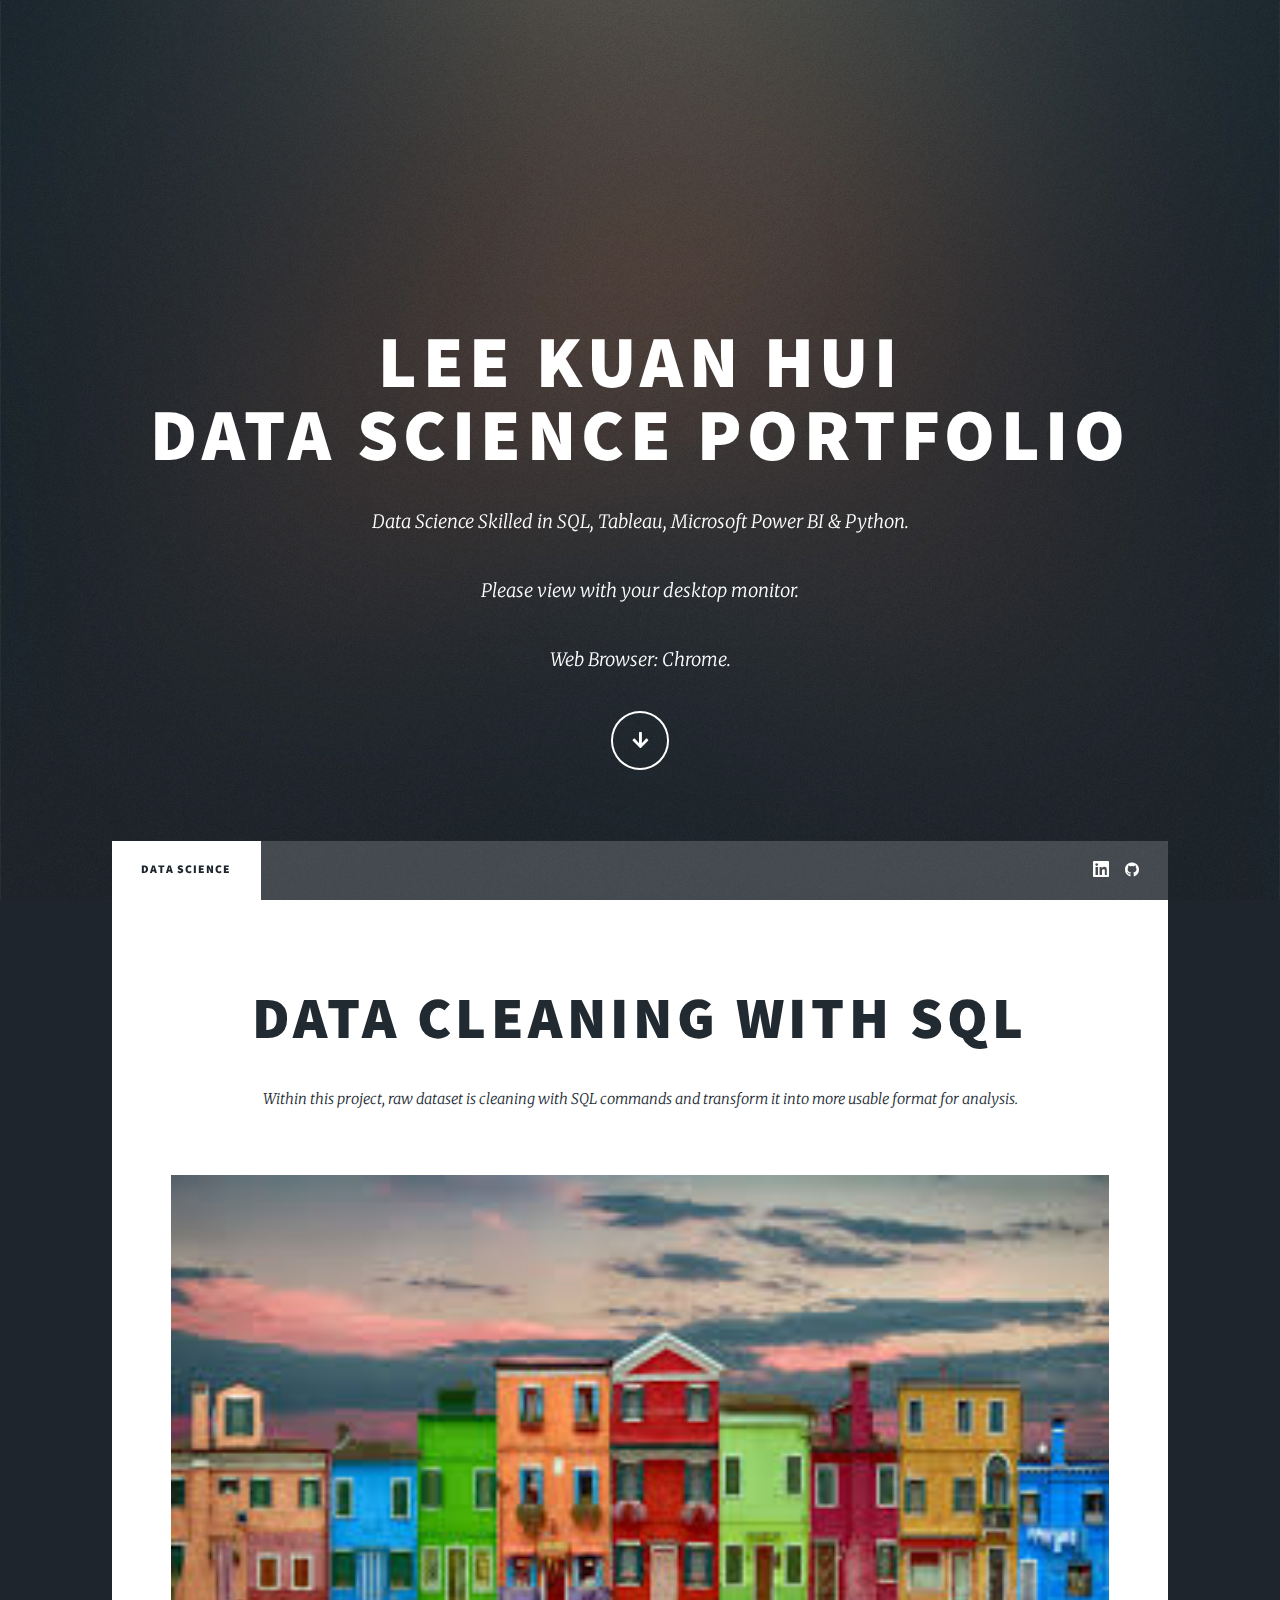
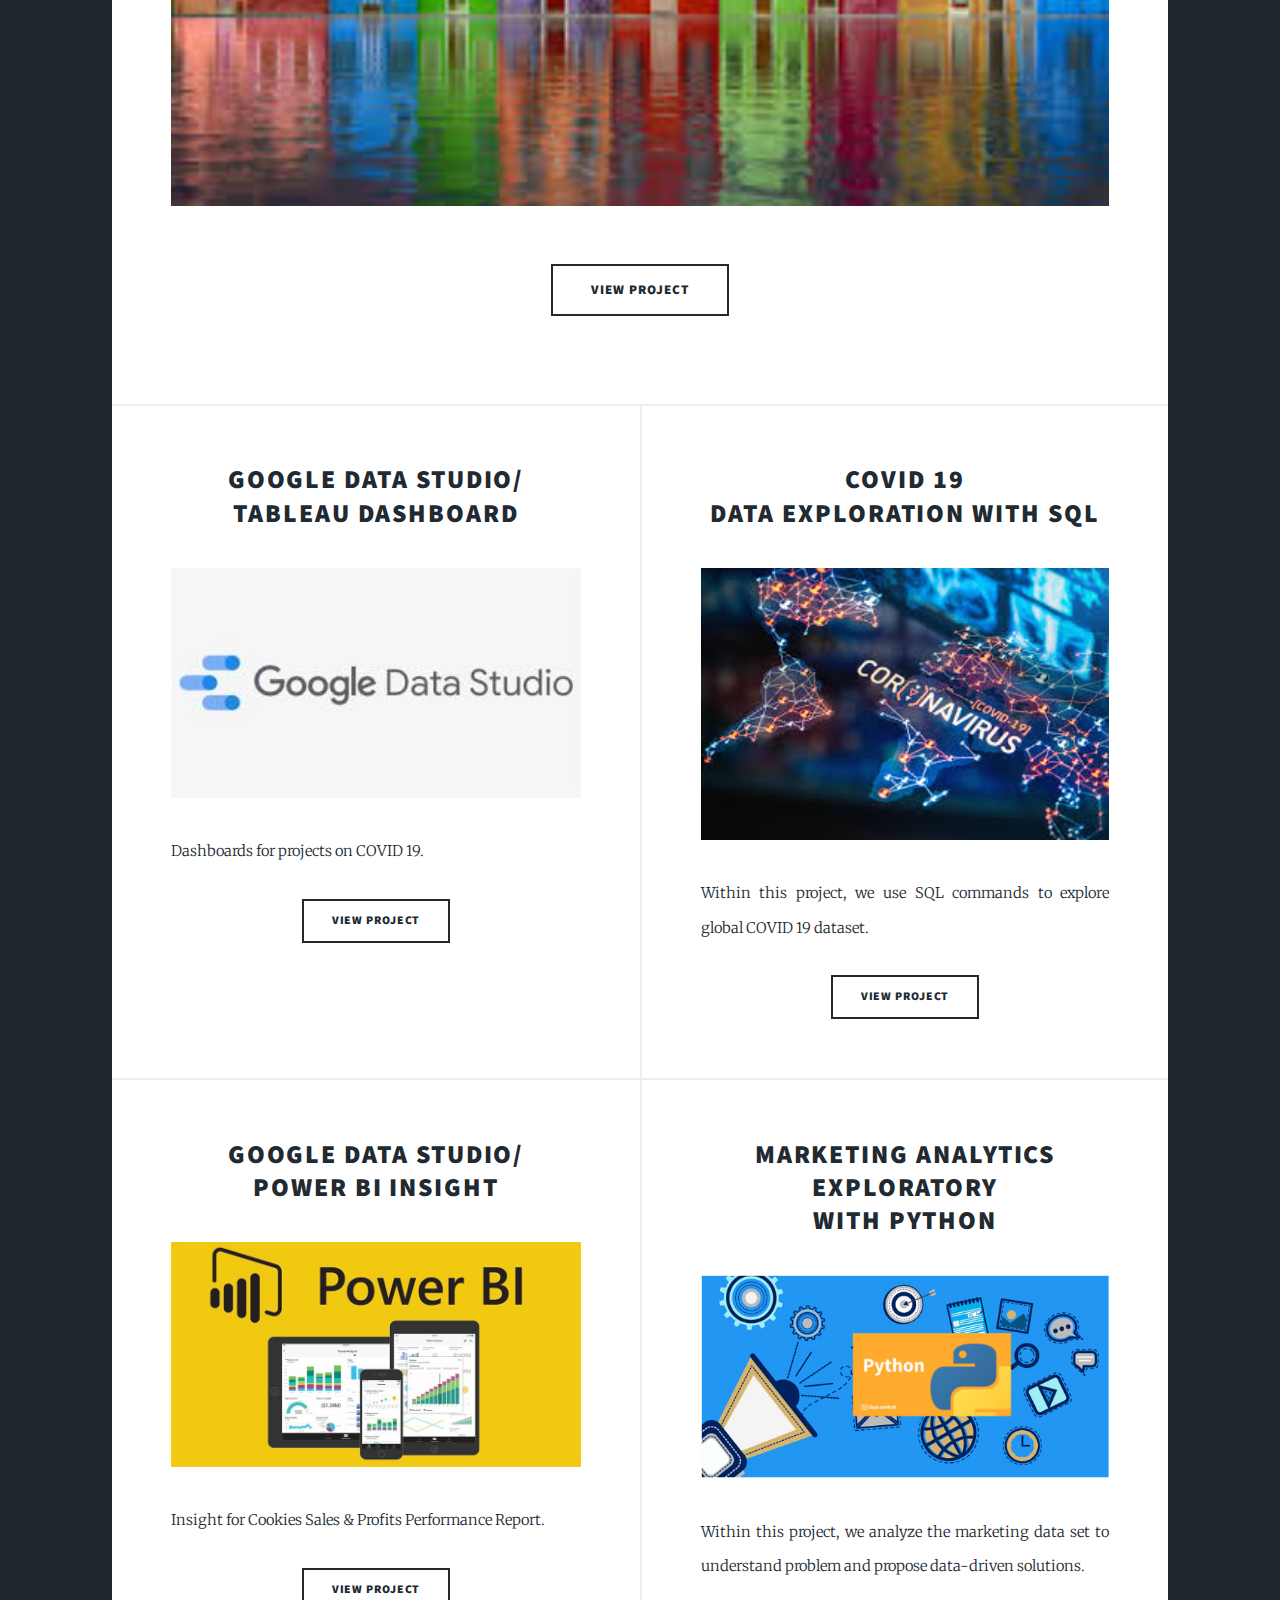
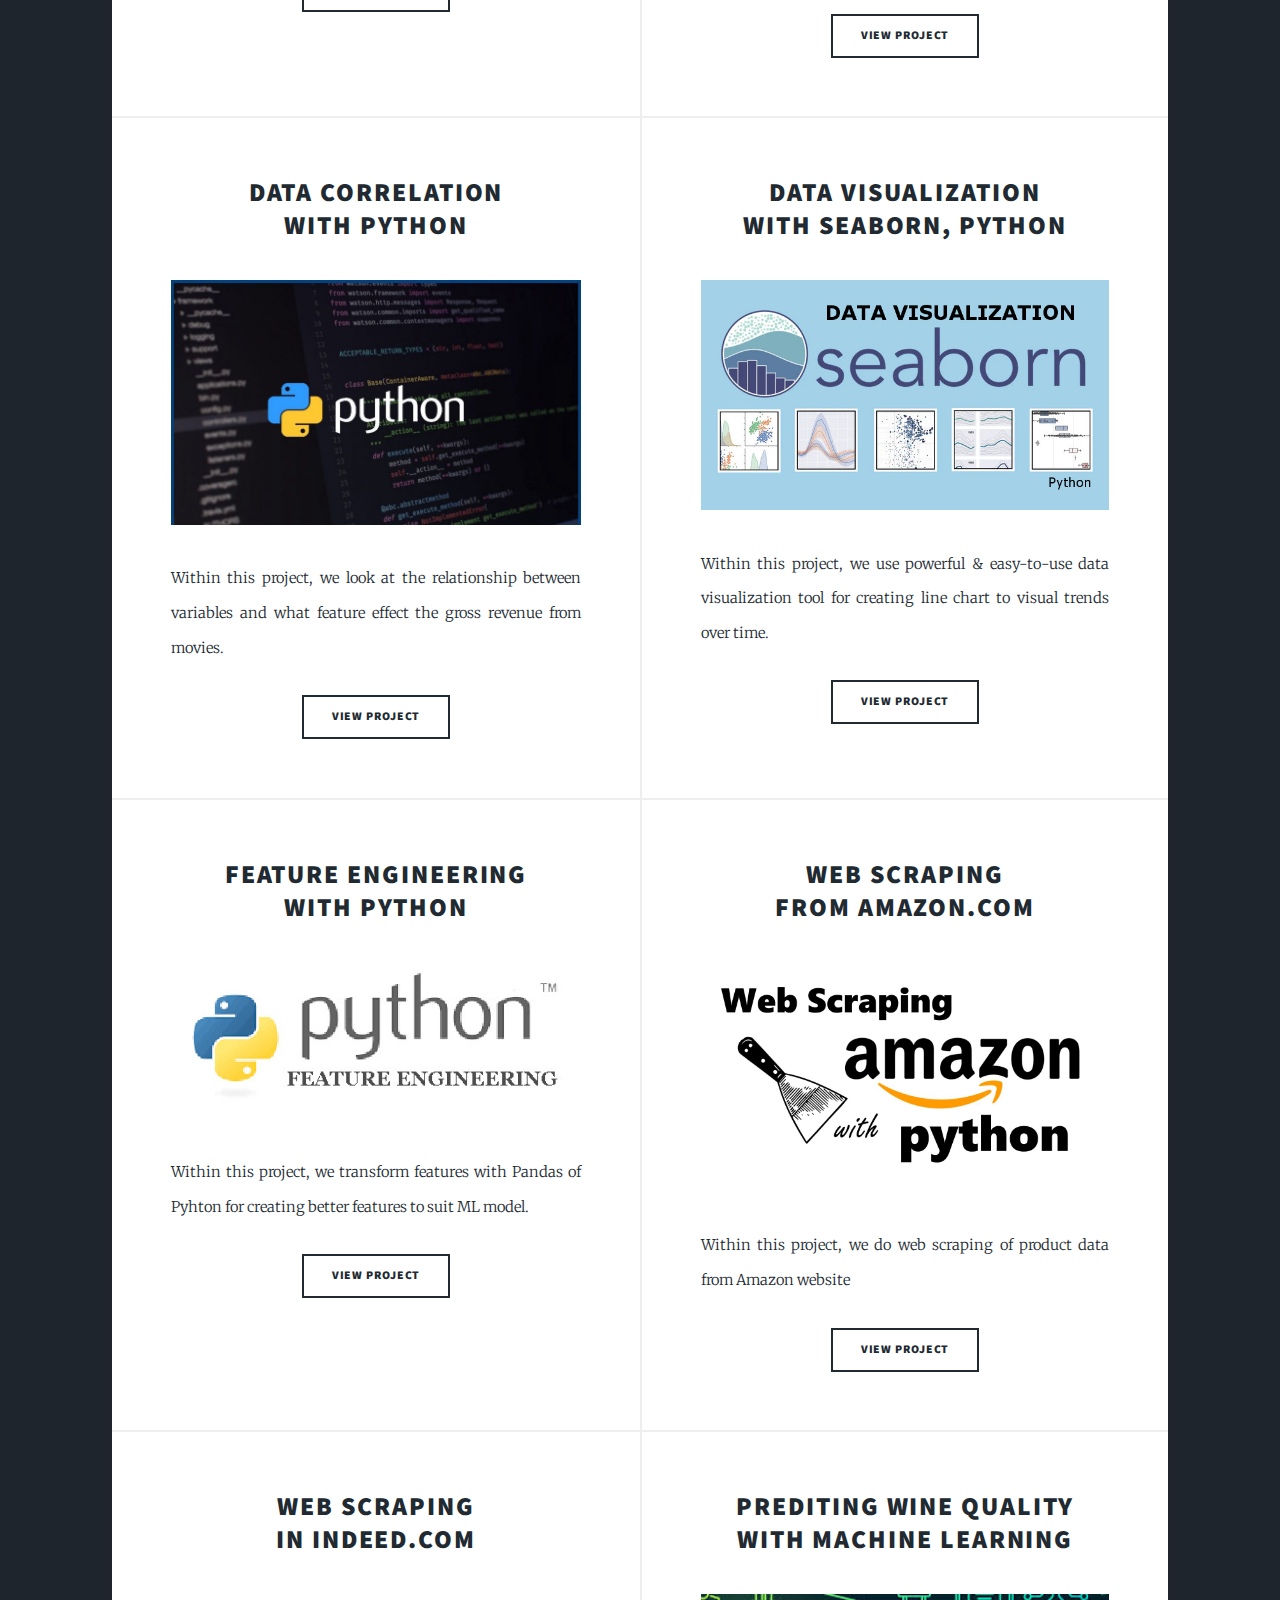
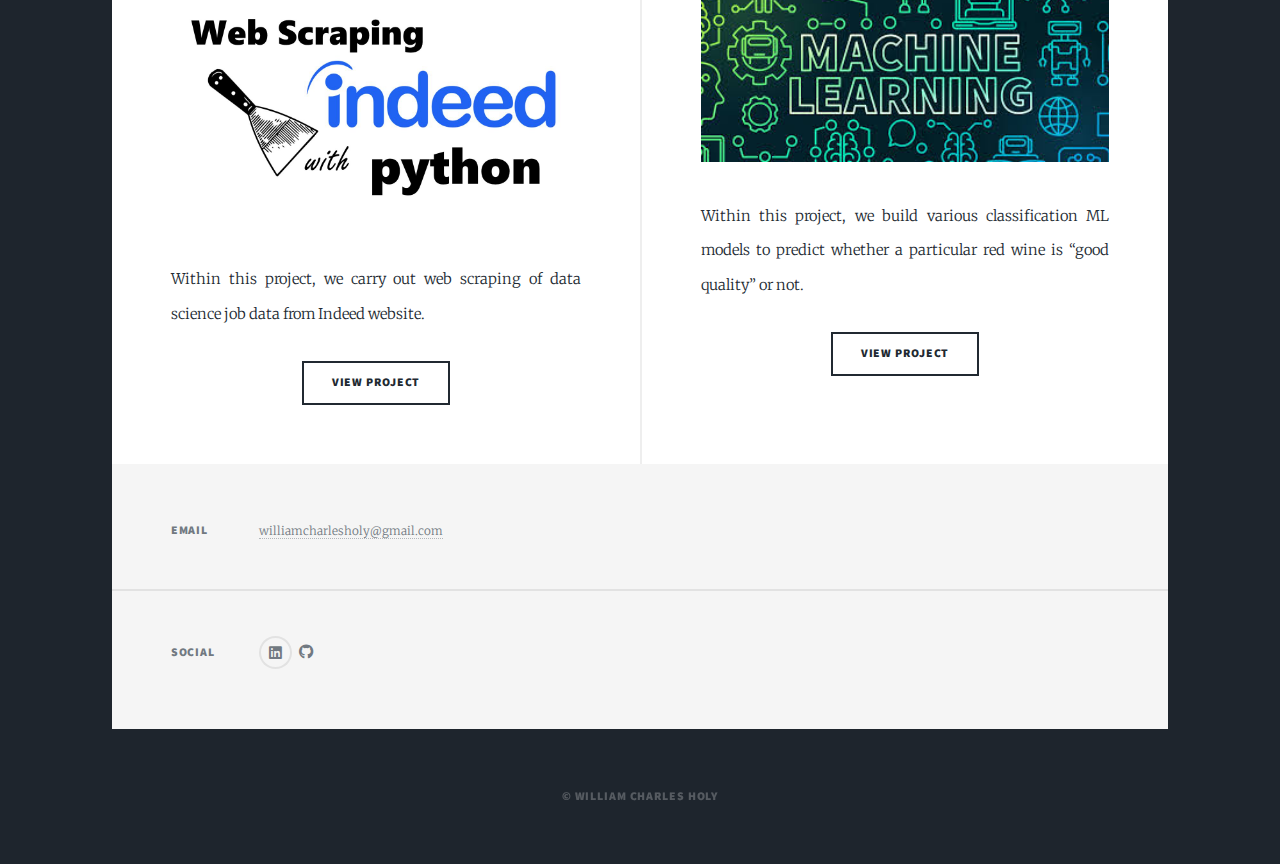
==== commit 912cc928: "Update index.html 3" ====
--- a/index.html
+++ b/index.html
@@ -6,7 +6,7 @@
 -->
 <html>
 	<head>
-		<title>William Charles Holy Data Science Portfolio</title>
+		<title>Lee Kuan Hui Data Science Portfolio</title>
 		<meta charset="utf-8" />
 		<meta name="viewport" content="width=device-width, initial-scale=1, user-scalable=no" />
 		<link rel="stylesheet" href="assets/css/main.css" />
@@ -19,9 +19,11 @@
 
 				<!-- Intro -->
 					<div id="intro">
-						<h1>William Charles Holy<br />
+						<h1>Lee Kuan Hui<br />
 						Data Science Portfolio</h1>
-						<p>Data Science Skilled in SQL, Tableau/Google Data Studio, Microsoft Power BI & Python.</p>
+						<p>Data Science Skilled in SQL, Tableau, Microsoft Power BI & Python.</p>
+						<p>Please view with your desktop monitor.</p>
+						<p>Web Browser: Chrome.</p>
 						<ul class="actions">
 							<li><a href="#header" class="button icon solid solo fa-arrow-down scrolly">Continue</a></li>
 						</ul>
@@ -208,4 +210,4 @@
 			<script src="assets/js/main.js"></script>
 
 	</body>
-</html>+</html>
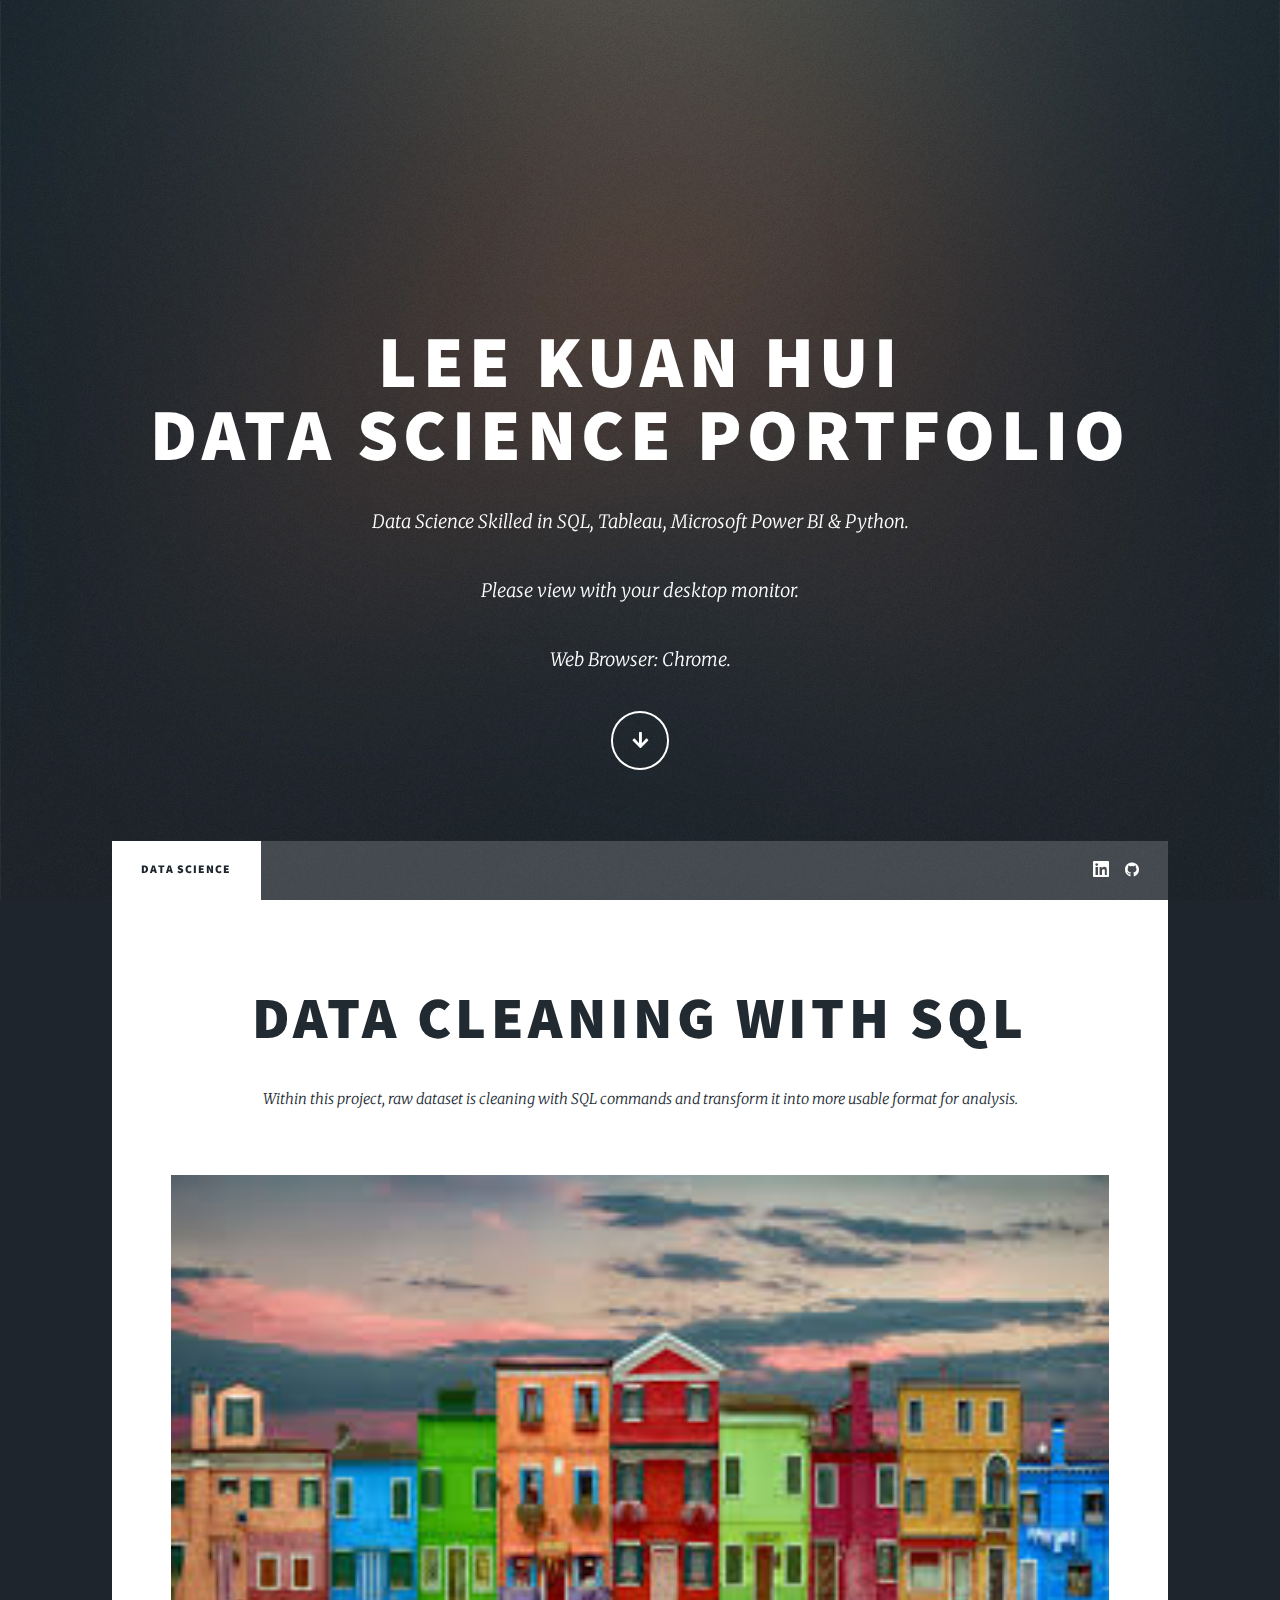
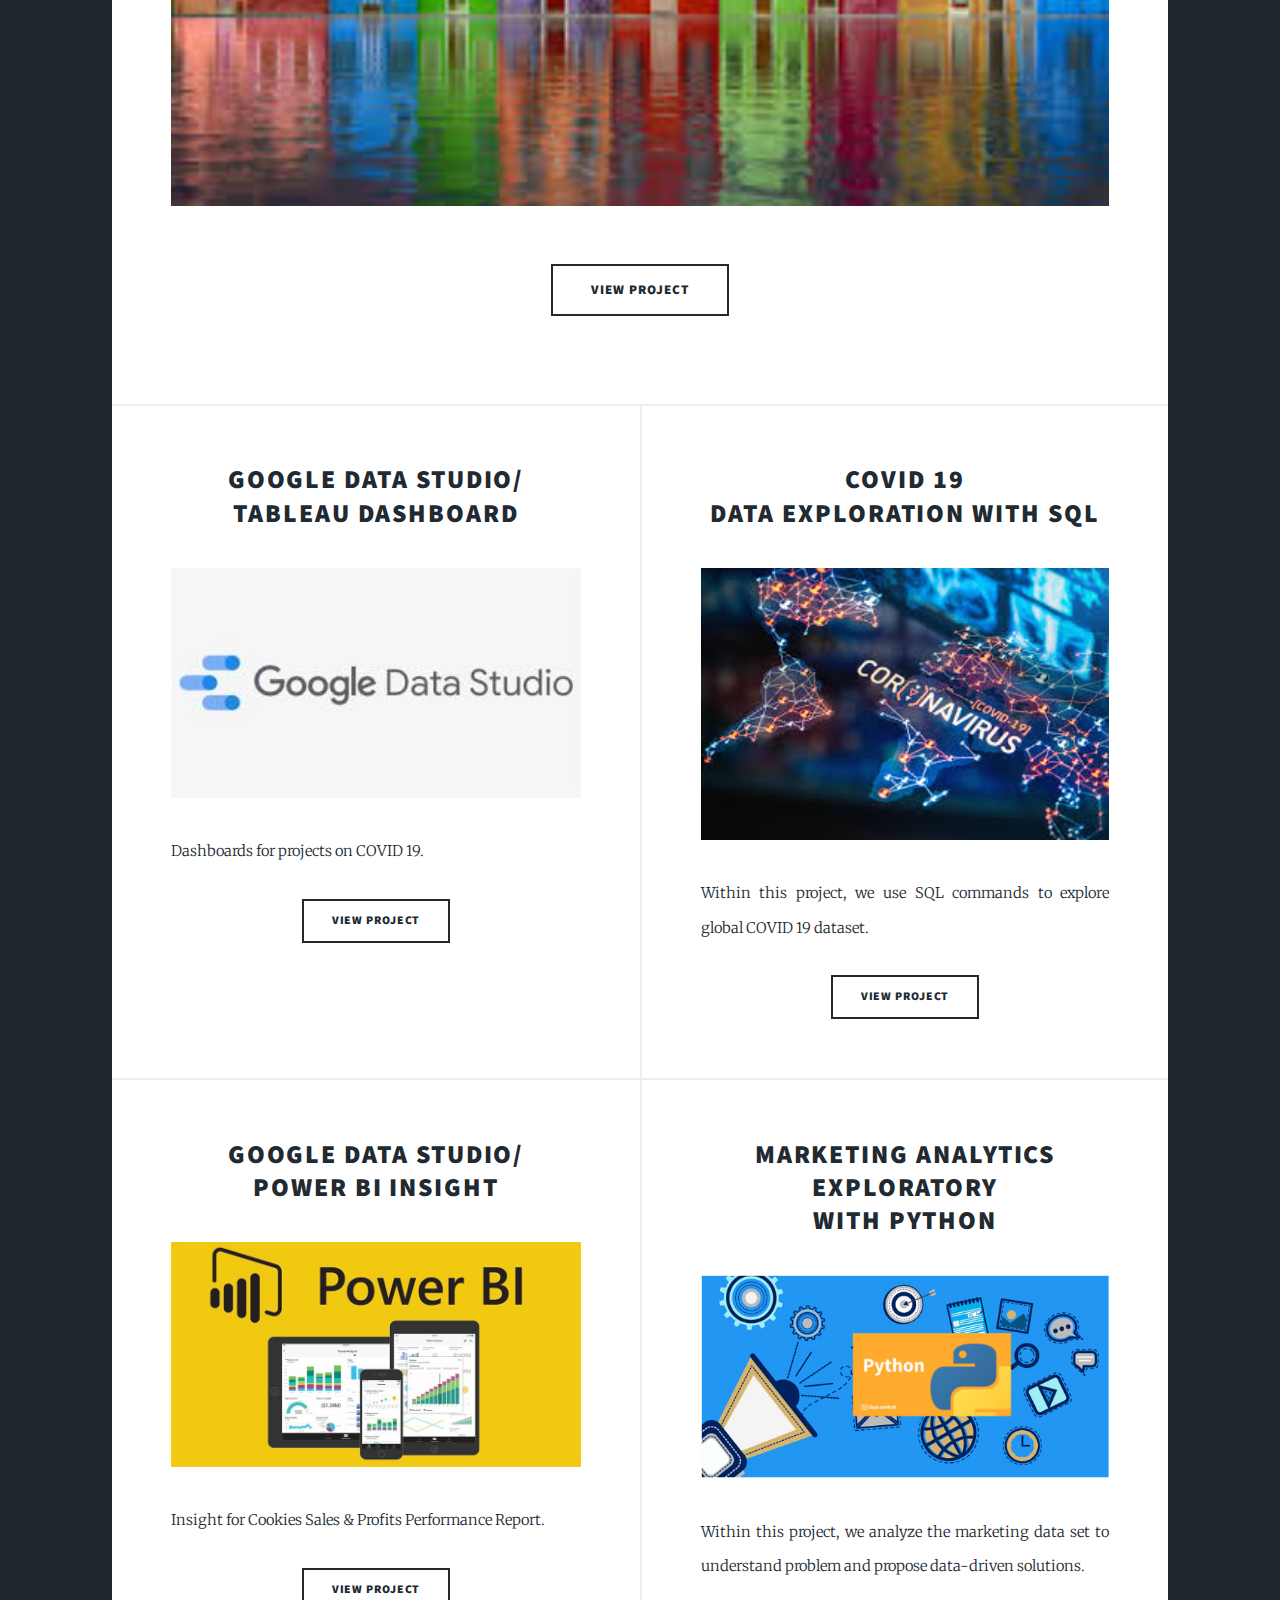
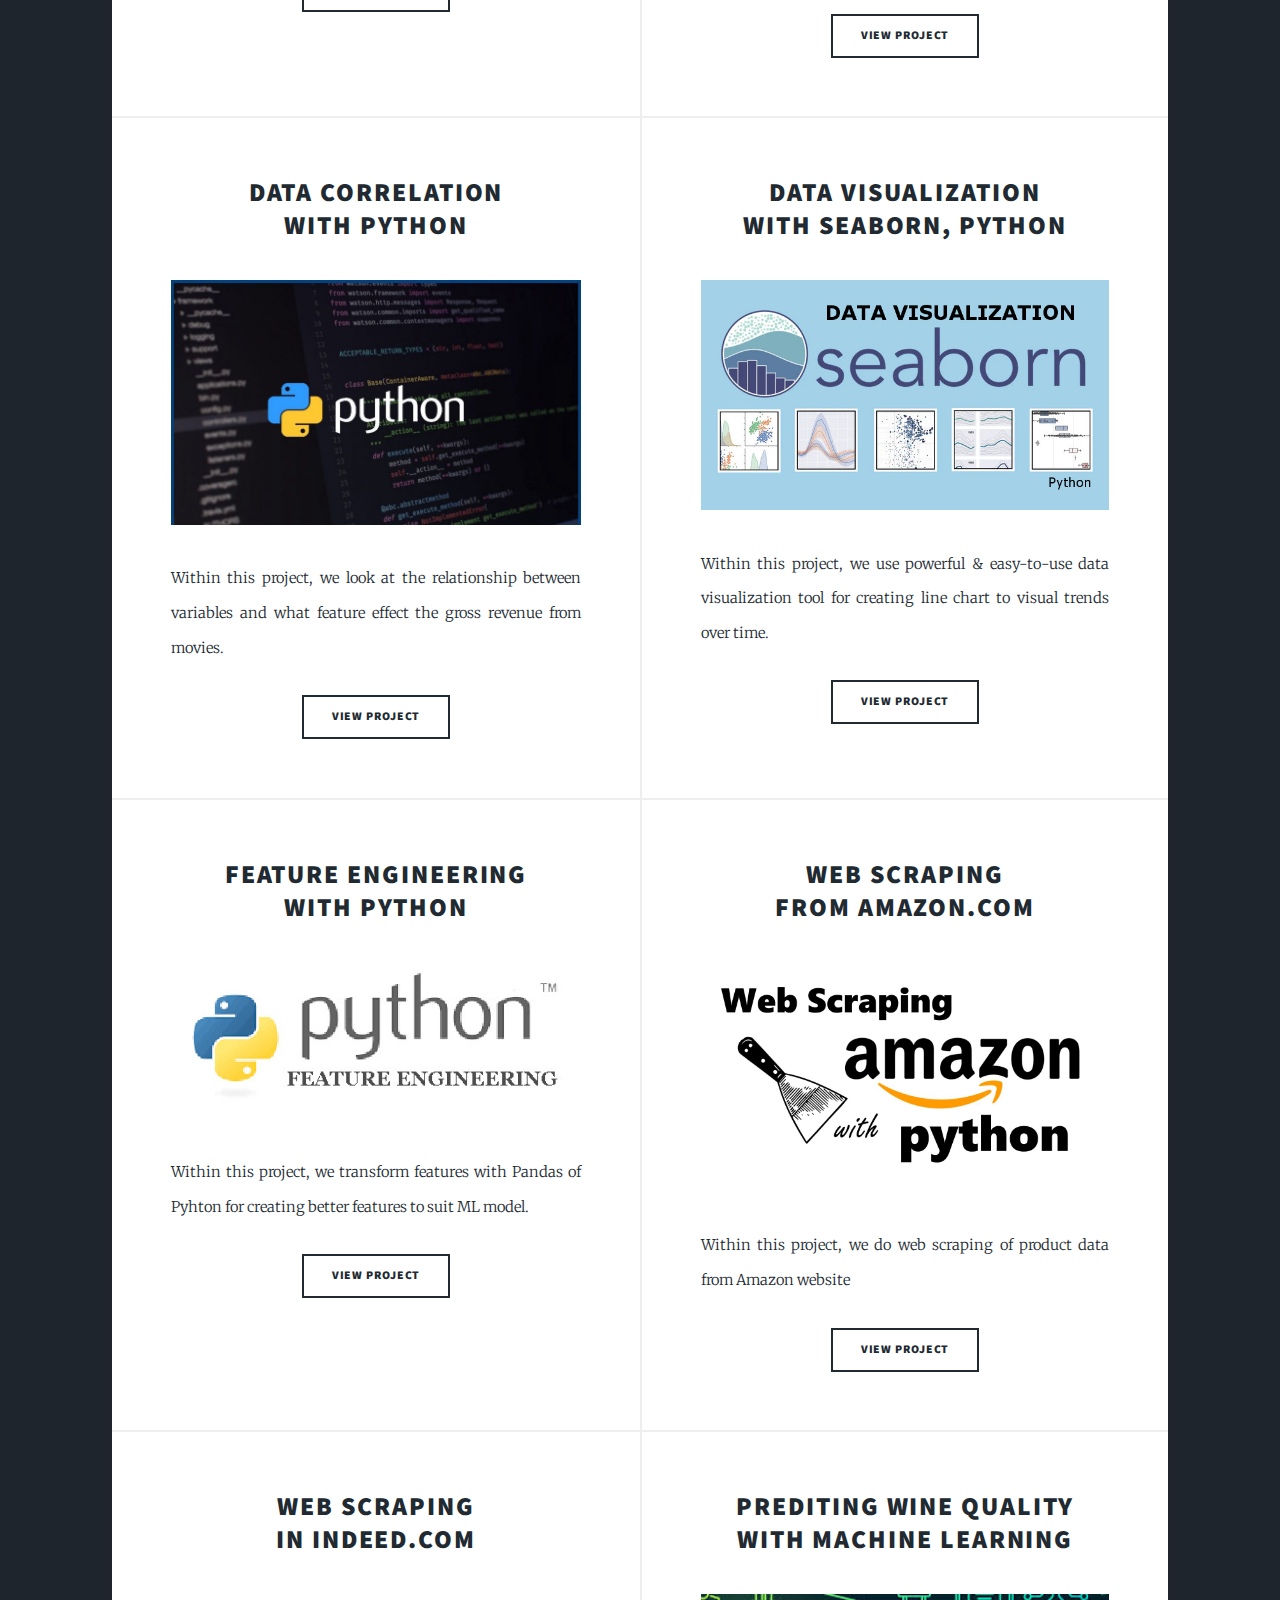
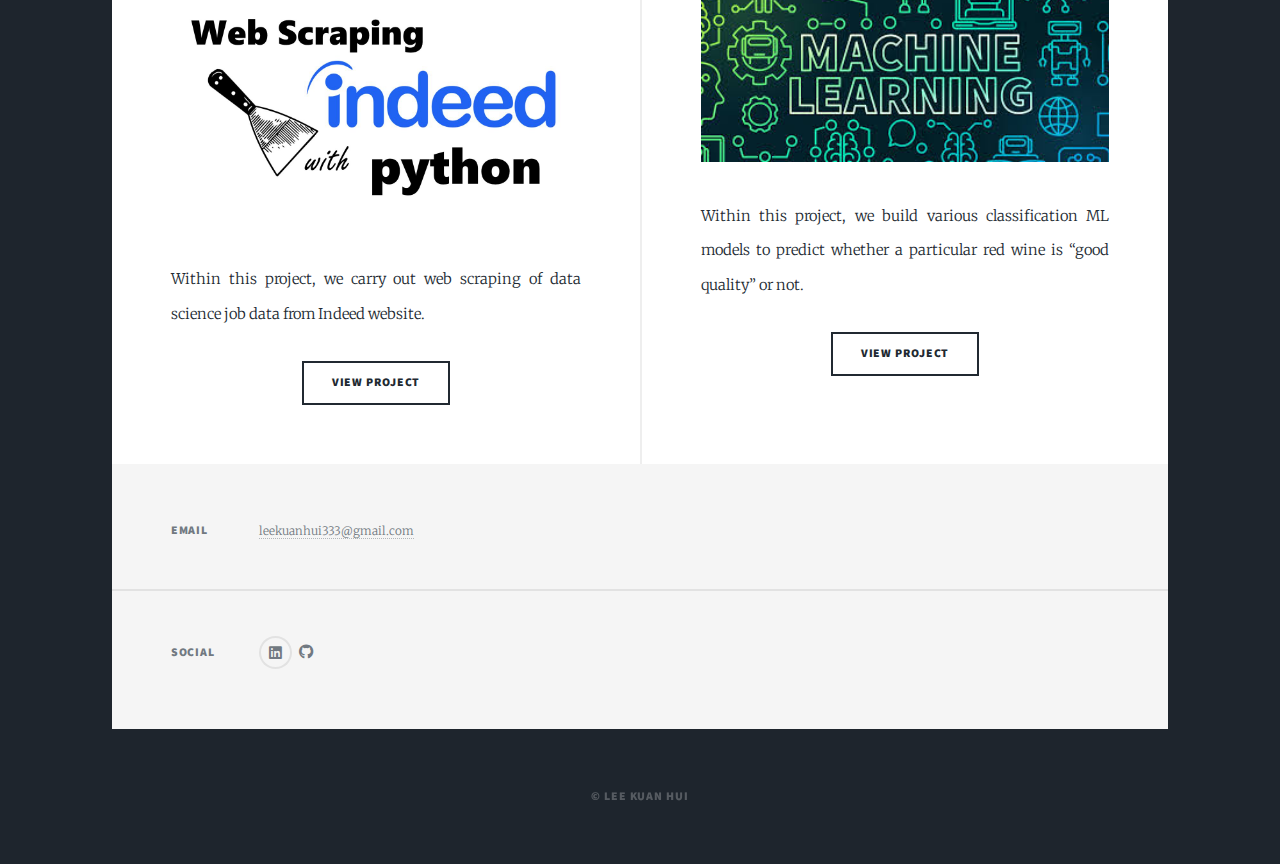
==== commit e6472783: "Update index.html" ====
--- a/index.html
+++ b/index.html
@@ -31,7 +31,7 @@
 
 				<!-- Header -->
 					<header id="header">
-						<a href="index.html" class="logo">William Charles Holy</a>
+						<a href="index.html" class="logo">Lee Kuan Hui</a>
 					</header>
 
 				<!-- Nav -->
@@ -40,8 +40,8 @@
 							<li class="active"><a href="index.html">Data Science</a></li>
 						</ul>
 						<ul class="icons">
-							<li><a href="https://www.linkedin.com/in/william-charles-holy-611435219/" class="icon brands alt fa-linkedin"><span class="label">LinkedIn</span></a></li
-							<li><a href="https://github.com/WilliamCharlesHoly/portfolioproject" class="icon brands alt fa-github"><span class="label">GitHub</span></a></li>
+							<li><a href="" class="icon brands alt fa-linkedin"><span class="label">LinkedIn</span></a></li
+							<li><a href="" class="icon brands alt fa-github"><span class="label">GitHub</span></a></li>
 						</ul>
 					</nav>
 
@@ -180,14 +180,14 @@
 						<section class="split contact">
 							<section class="alt">
 								<h3>Email</h3>
-								<p><a href="#">williamcharlesholy@gmail.com</a></p>
+								<p><a href="#">leekuanhui333@gmail.com</a></p>
 							</section>
 
 							<section>
 								<h3>Social</h3>
 								<ul class="icons alt">
-									<li><a href="https://www.linkedin.com/in/william-charles-holy-611435219/" class="icon brands alt fa-linkedin"><span class="label">LinkedIn</span></a></li
-									<li><a href="https://github.com/WilliamCharlesHoly/portfolioproject" class="icon brands alt fa-github"><span class="label">GitHub</span></a></li>
+									<li><a href="" class="icon brands alt fa-linkedin"><span class="label">LinkedIn</span></a></li
+									<li><a href="" class="icon brands alt fa-github"><span class="label">GitHub</span></a></li>
 								</ul>
 							</section>
 						</section>
@@ -195,7 +195,7 @@
 
 				<!-- Copyright -->
 					<div id="copyright">
-						<ul><li>&copy; William Charles Holy</li></ul>
+						<ul><li>&copy; Lee Kuan Hui</li></ul>
 					</div>
 
 			</div>
